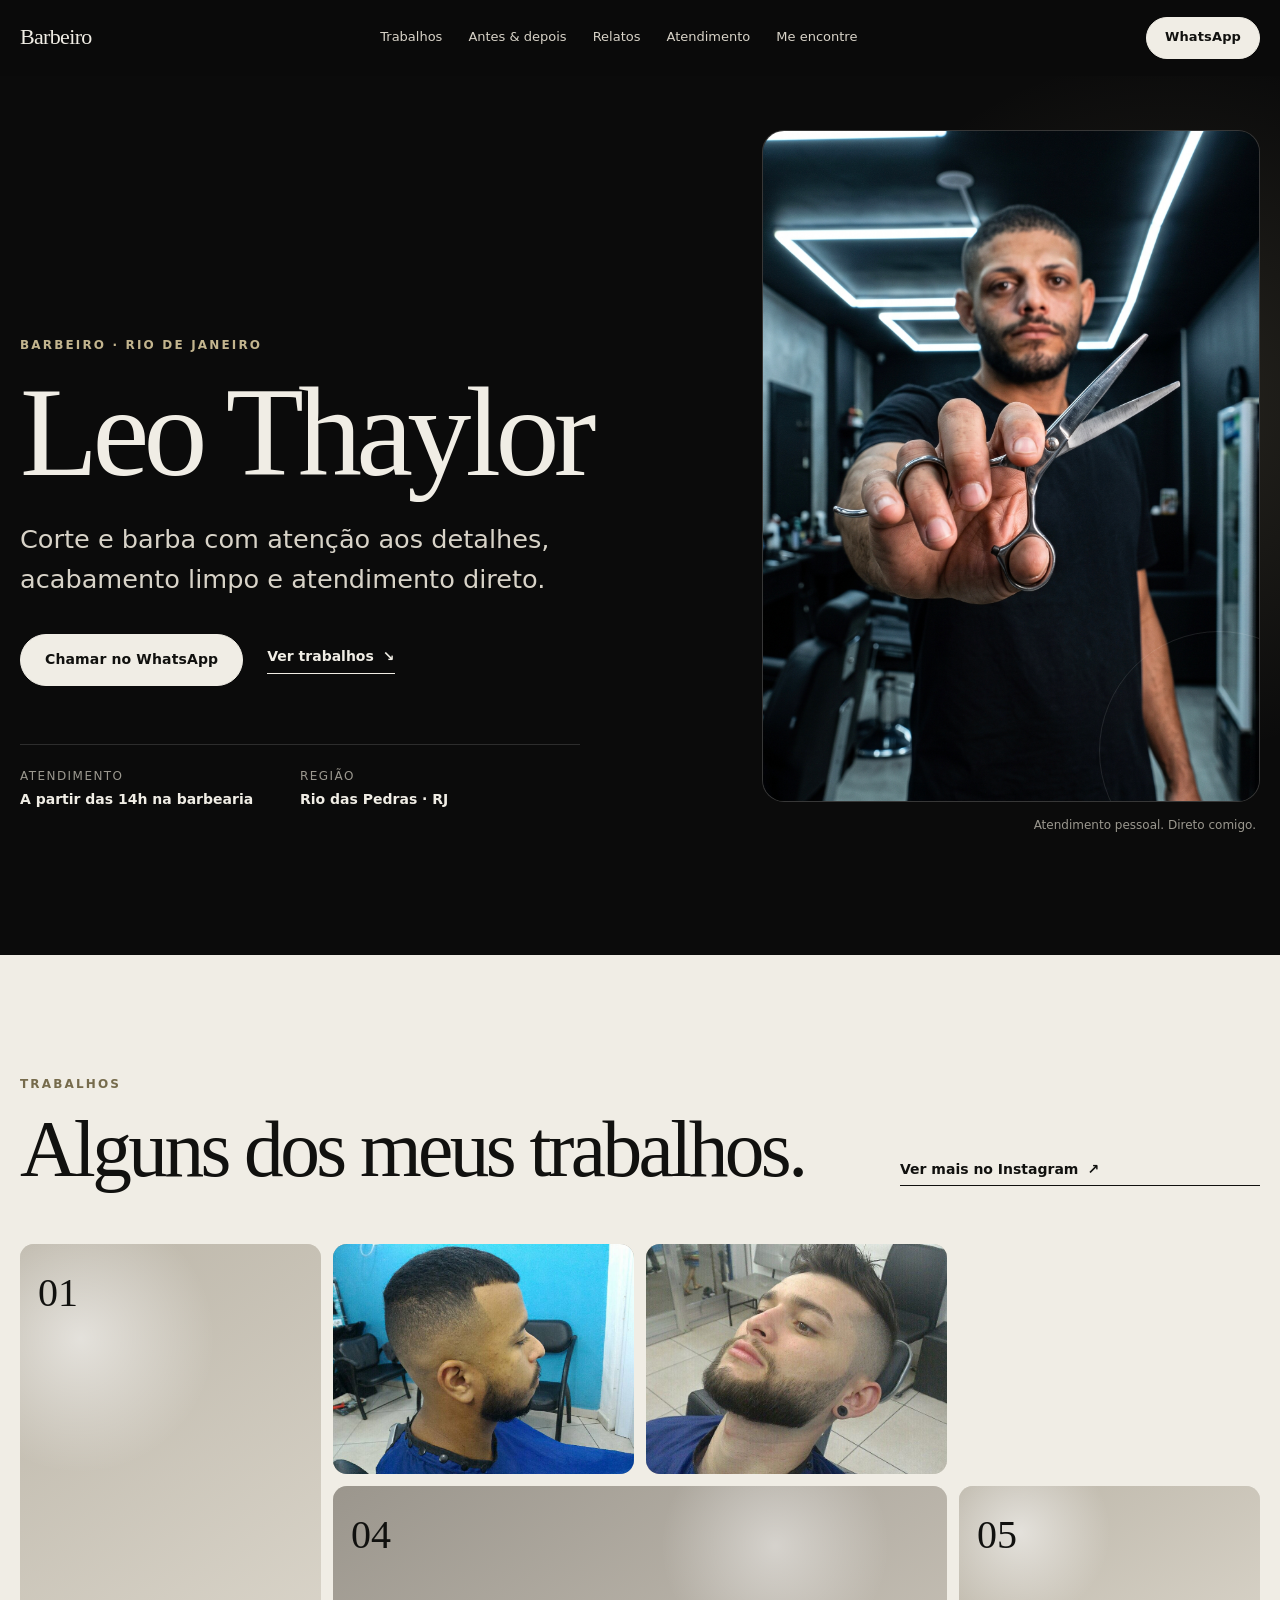
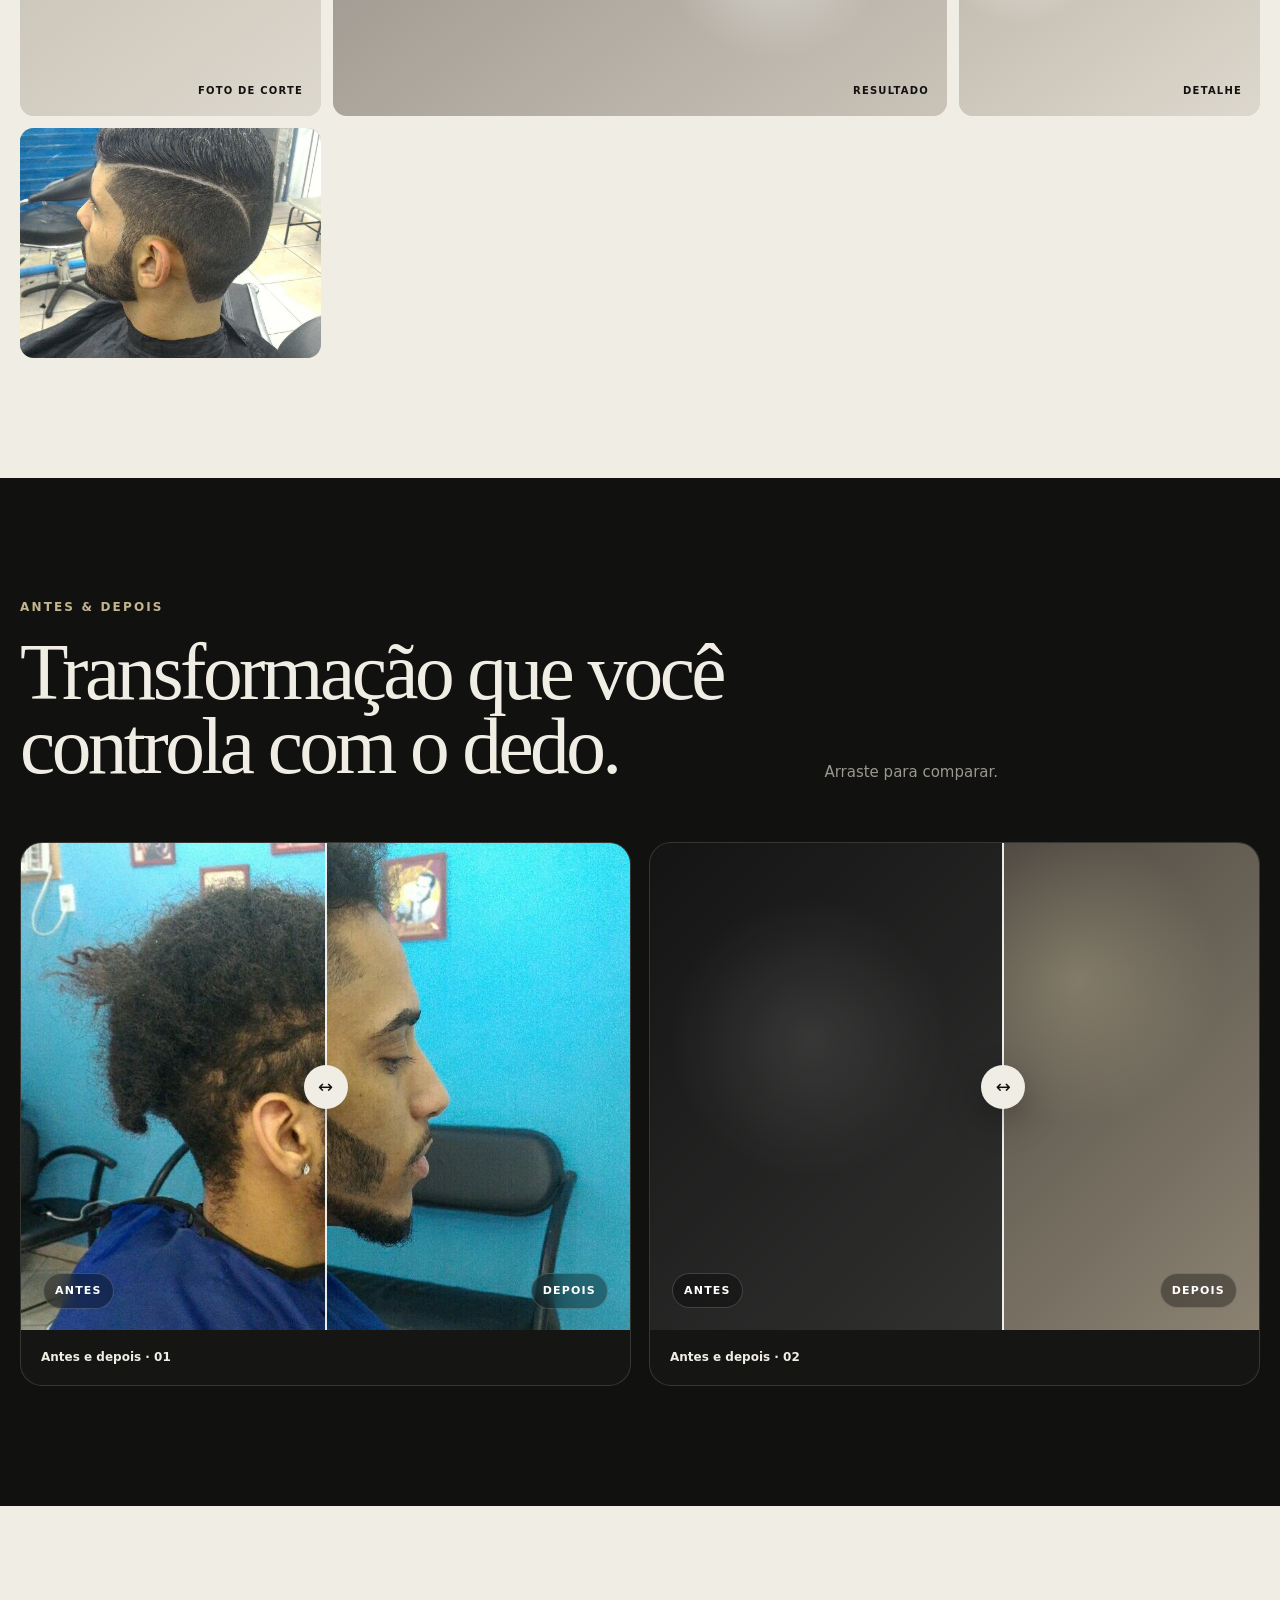
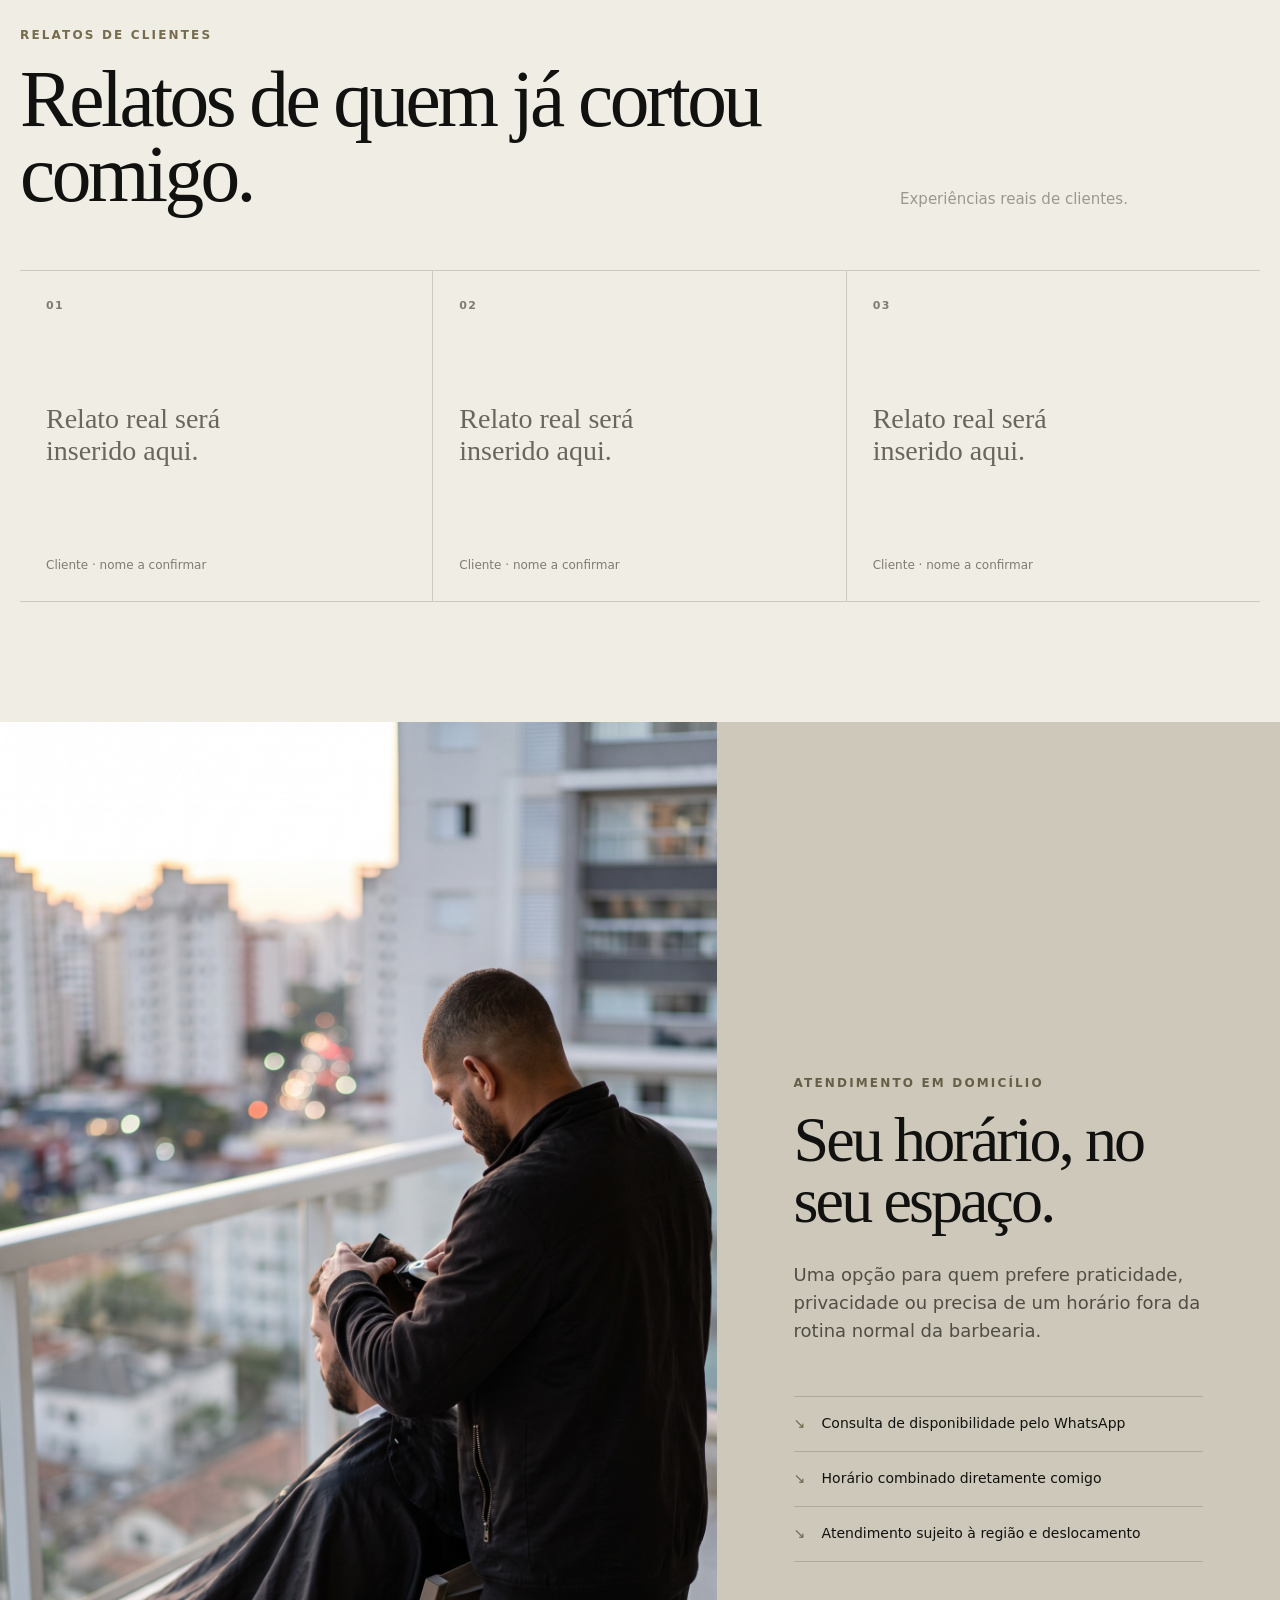
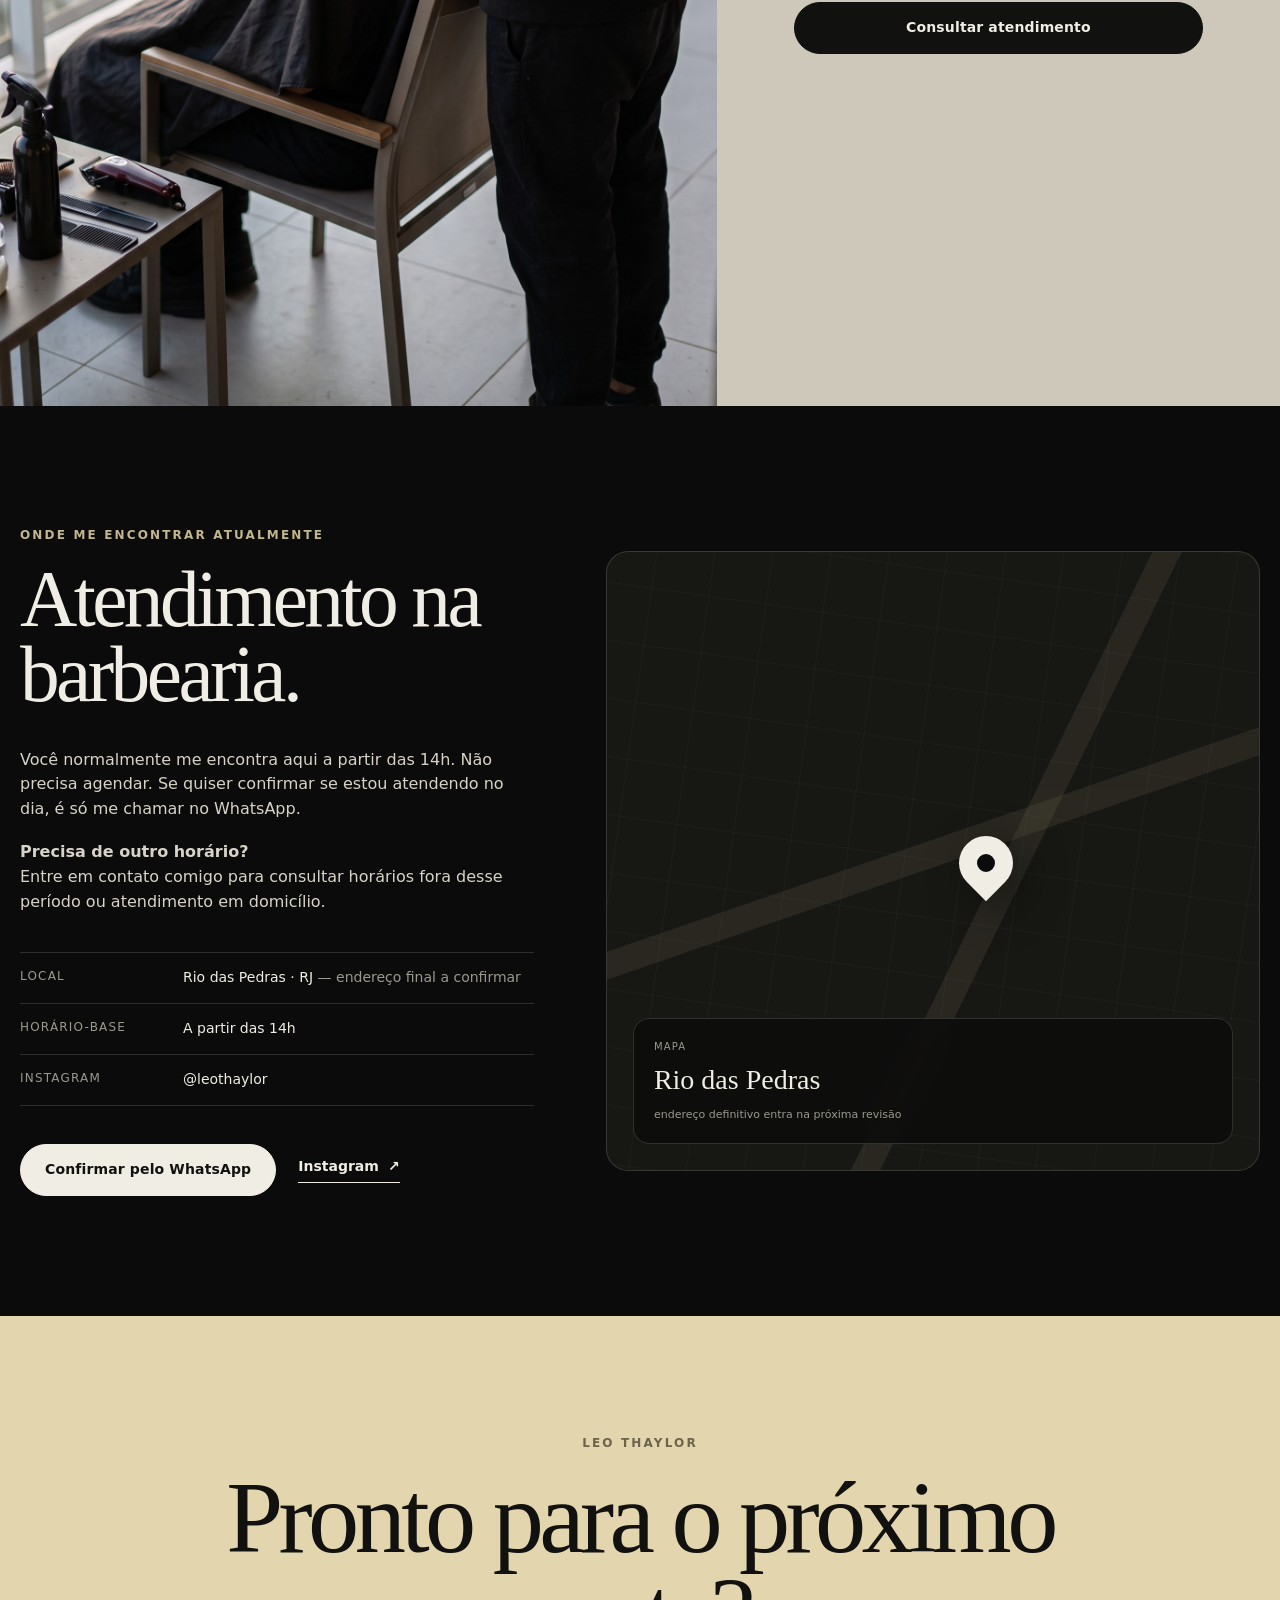
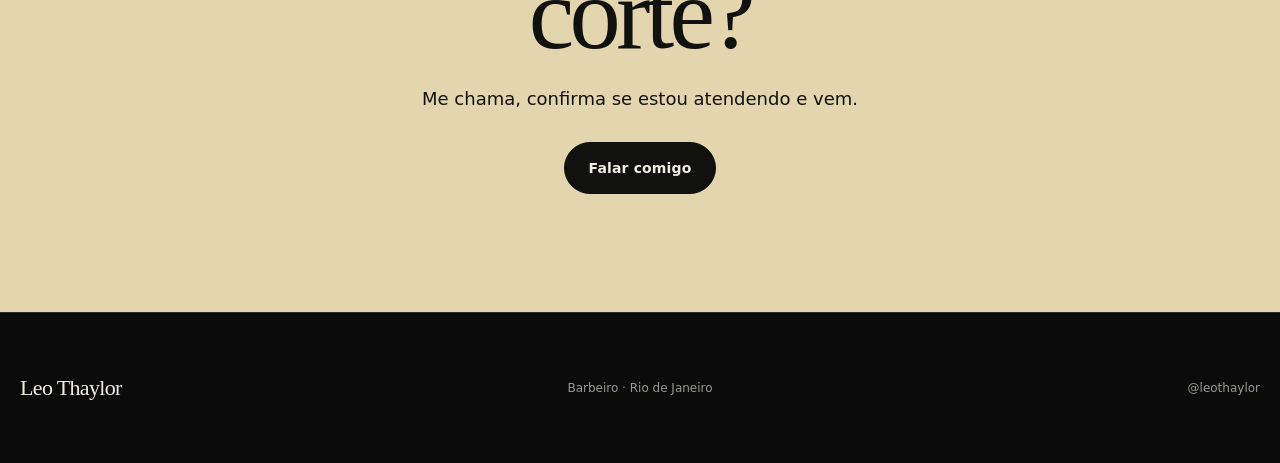
==== index.html @ 5e543560 "refine: simplify header brand and barbershop section title" ====
<!doctype html>
<html lang="pt-BR">
<head>
  <meta charset="utf-8">
  <meta name="viewport" content="width=device-width, initial-scale=1">
  <meta name="description" content="Leo Thaylor — cortes, barba e atendimento em Rio das Pedras, Rio de Janeiro.">
  <meta name="theme-color" content="#0b0b0b">
  <title>Leo Thaylor — Barbeiro</title>
  <link rel="stylesheet" href="styles.css">
  <script src="script.js" defer></script>
</head>
<body>
  <a class="skip-link" href="#conteudo">Pular para o conteúdo</a>

  <header class="site-header" data-header>
    <div class="shell header-inner">
      <a class="brand" href="#topo" aria-label="Barbeiro — início">Barbeiro</a>

      <button class="menu-toggle" type="button" aria-expanded="false" aria-controls="menu-principal" data-menu-toggle>
        <span></span><span></span>
        <span class="sr-only">Abrir menu</span>
      </button>

      <nav class="nav" id="menu-principal" aria-label="Navegação principal" data-nav>
        <a href="#trabalhos">Trabalhos</a>
        <a href="#transformacoes">Antes & depois</a>
        <a href="#relatos">Relatos</a>
        <a href="#atendimento">Atendimento</a>
        <a href="#contato">Me encontre</a>
      </nav>

      <a class="button button-small header-cta" href="#contato" data-whatsapp-link>WhatsApp</a>
    </div>
  </header>

  <main id="conteudo">
    <section class="hero section" id="topo">
      <div class="shell hero-grid">
        <div class="hero-copy" data-reveal>
          <p class="eyebrow">Barbeiro · Rio de Janeiro</p>
          <h1>Leo Thaylor</h1>
          <p class="hero-lead">Corte e barba com atenção aos detalhes, acabamento limpo e atendimento direto.</p>

          <div class="hero-actions">
            <a class="button" href="#contato" data-whatsapp-link>Chamar no WhatsApp</a>
            <a class="text-link" href="#trabalhos">Ver trabalhos <span aria-hidden="true">↘</span></a>
          </div>

          <div class="hero-meta" aria-label="Informações rápidas">
            <div>
              <span class="meta-label">Atendimento</span>
              <strong>A partir das 14h na barbearia</strong>
            </div>
            <div>
              <span class="meta-label">Região</span>
              <strong>Rio das Pedras · RJ</strong>
            </div>
          </div>
        </div>

        <div class="hero-visual" data-reveal>
          <div class="visual-frame asset-shell">
            <div class="visual-placeholder asset-placeholder" role="img" aria-label="Espaço reservado para foto principal de Leo Thaylor">
              <span>Foto principal</span>
              <small>assets/hero-leo.jpg</small>
            </div>
            <img class="asset-image" src="assets/hero-leo.jpg" alt="Leo Thaylor" data-site-asset>
          </div>
          <p class="visual-caption">Atendimento pessoal. Direto comigo.</p>
        </div>
      </div>
    </section>

    <section class="section section-portfolio" id="trabalhos">
      <div class="shell">
        <div class="section-heading" data-reveal>
          <div>
            <p class="eyebrow">Trabalhos</p>
            <h2>Alguns dos meus trabalhos.</h2>
          </div>
          <a class="text-link" href="https://www.instagram.com/leothaylor/" target="_blank" rel="noreferrer">Ver mais no Instagram <span aria-hidden="true">↗</span></a>
        </div>

        <div class="gallery-grid" data-reveal>
          <article class="work-card work-card-tall asset-shell">
            <div class="work-placeholder asset-placeholder"><span>01</span><small>Foto de corte</small></div>
            <img class="asset-image work-image" data-gallery-image tabindex="0" role="button" src="assets/portfolio-01.jpg" alt="Corte realizado por Leo Thaylor" loading="lazy" data-site-asset>
          </article>
          <article class="work-card asset-shell">
            <div class="work-placeholder asset-placeholder"><span>02</span><small>Foto de corte</small></div>
            <img class="asset-image work-image" data-gallery-image tabindex="0" role="button" src="assets/portfolio-02.jpg" alt="Corte realizado por Leo Thaylor" loading="lazy" data-site-asset>
          </article>
          <article class="work-card asset-shell">
            <div class="work-placeholder asset-placeholder"><span>03</span><small>Foto de barba</small></div>
            <img class="asset-image work-image" data-gallery-image tabindex="0" role="button" src="assets/portfolio-03.jpg" alt="Barba realizada por Leo Thaylor" loading="lazy" data-site-asset>
          </article>
          <article class="work-card work-card-wide asset-shell">
            <div class="work-placeholder asset-placeholder"><span>04</span><small>Resultado</small></div>
            <img class="asset-image work-image" data-gallery-image tabindex="0" role="button" src="assets/portfolio-04.jpg" alt="Resultado de atendimento de Leo Thaylor" loading="lazy" data-site-asset>
          </article>
          <article class="work-card asset-shell">
            <div class="work-placeholder asset-placeholder"><span>05</span><small>Detalhe</small></div>
            <img class="asset-image work-image" data-gallery-image tabindex="0" role="button" src="assets/portfolio-05.jpg" alt="Detalhe de corte realizado por Leo Thaylor" loading="lazy" data-site-asset>
          </article>
          <article class="work-card asset-shell">
            <div class="work-placeholder asset-placeholder"><span>06</span><small>Acabamento</small></div>
            <img class="asset-image work-image" data-gallery-image tabindex="0" role="button" src="assets/portfolio-06.jpg" alt="Acabamento realizado por Leo Thaylor" loading="lazy" data-site-asset>
          </article>
        </div>
      </div>
    </section>

    <section class="section section-compare" id="transformacoes">
      <div class="shell">
        <div class="section-heading narrow" data-reveal>
          <div>
            <p class="eyebrow">Antes & depois</p>
            <h2>Transformação que você controla com o dedo.</h2>
          </div>
          <p>Arraste para comparar.</p>
        </div>

        <div class="compare-grid">
          <article class="compare-card" data-compare data-reveal>
            <div class="compare-stage">
              <div class="compare-layer compare-after">
                <img class="asset-image compare-image" src="assets/before-after-01-after.jpg" alt="Resultado depois do atendimento — comparativo 01" loading="lazy" data-site-asset>
                <span>Depois</span>
              </div>
              <div class="compare-layer compare-before" data-before>
                <img class="asset-image compare-image" src="assets/before-after-01-before.jpg" alt="Resultado antes do atendimento — comparativo 01" loading="lazy" data-site-asset>
                <span>Antes</span>
              </div>
              <div class="compare-divider" data-divider aria-hidden="true"></div>
              <input class="compare-range" type="range" min="0" max="100" value="50" aria-label="Comparar antes e depois">
            </div>
            <div class="compare-caption">
              <strong>Antes e depois · 01</strong>
            </div>
          </article>

          <article class="compare-card" data-compare data-reveal>
            <div class="compare-stage">
              <div class="compare-layer compare-after alternate">
                <img class="asset-image compare-image" src="assets/before-after-02-after.jpg" alt="Resultado depois do atendimento — comparativo 02" loading="lazy" data-site-asset>
                <span>Depois</span>
              </div>
              <div class="compare-layer compare-before alternate" data-before>
                <img class="asset-image compare-image" src="assets/before-after-02-before.jpg" alt="Resultado antes do atendimento — comparativo 02" loading="lazy" data-site-asset>
                <span>Antes</span>
              </div>
              <div class="compare-divider" data-divider aria-hidden="true"></div>
              <input class="compare-range" type="range" min="0" max="100" value="58" aria-label="Comparar antes e depois">
            </div>
            <div class="compare-caption">
              <strong>Antes e depois · 02</strong>
            </div>
          </article>
        </div>
      </div>
    </section>

    <section class="section section-testimonials" id="relatos">
      <div class="shell">
        <div class="section-heading" data-reveal>
          <div>
            <p class="eyebrow">Relatos de clientes</p>
            <h2>Relatos de quem já cortou comigo.</h2>
          </div>
          <p>Experiências reais de clientes.</p>
        </div>

        <div class="testimonial-grid" data-reveal>
          <article class="testimonial-card">
            <span class="testimonial-index">01</span>
            <p class="testimonial-placeholder">Relato real será inserido aqui.</p>
            <footer>Cliente · nome a confirmar</footer>
          </article>
          <article class="testimonial-card">
            <span class="testimonial-index">02</span>
            <p class="testimonial-placeholder">Relato real será inserido aqui.</p>
            <footer>Cliente · nome a confirmar</footer>
          </article>
          <article class="testimonial-card">
            <span class="testimonial-index">03</span>
            <p class="testimonial-placeholder">Relato real será inserido aqui.</p>
            <footer>Cliente · nome a confirmar</footer>
          </article>
        </div>
      </div>
    </section>

    <section class="section section-house" id="atendimento">
      <div class="shell house-grid">
        <div class="house-visual asset-shell" data-reveal>
          <div class="house-placeholder asset-placeholder">
            <span>Atendimento em domicílio</span>
            <small>assets/atendimento-domicilio.jpg</small>
          </div>
          <img class="asset-image house-image" src="assets/atendimento-domicilio.jpg" alt="Atendimento em domicílio de Leo Thaylor" loading="lazy" data-site-asset>
        </div>

        <div class="house-copy" data-reveal>
          <p class="eyebrow">Atendimento em domicílio</p>
          <h2>Seu horário, no seu espaço.</h2>
          <p>Uma opção para quem prefere praticidade, privacidade ou precisa de um horário fora da rotina normal da barbearia.</p>

          <ul class="feature-list">
            <li>Consulta de disponibilidade pelo WhatsApp</li>
            <li>Horário combinado diretamente comigo</li>
            <li>Atendimento sujeito à região e deslocamento</li>
          </ul>

          <a class="button button-light" href="#contato" data-whatsapp-link>Consultar atendimento</a>
        </div>
      </div>
    </section>

    <section class="section section-location" id="contato">
      <div class="shell location-grid">
        <div class="location-copy" data-reveal>
          <p class="eyebrow">Onde me encontrar atualmente</p>
          <h2>Atendimento na barbearia.</h2>

          <div class="location-note">
            <p>Você normalmente me encontra aqui a partir das 14h. Não precisa agendar. Se quiser confirmar se estou atendendo no dia, é só me chamar no WhatsApp.</p>
            <p><strong>Precisa de outro horário?</strong><br>Entre em contato comigo para consultar horários fora desse período ou atendimento em domicílio.</p>
          </div>

          <dl class="contact-list">
            <div>
              <dt>Local</dt>
              <dd>Rio das Pedras · RJ <span class="muted">— endereço final a confirmar</span></dd>
            </div>
            <div>
              <dt>Horário-base</dt>
              <dd>A partir das 14h</dd>
            </div>
            <div>
              <dt>Instagram</dt>
              <dd><a href="https://www.instagram.com/leothaylor/" target="_blank" rel="noreferrer">@leothaylor</a></dd>
            </div>
          </dl>

          <div class="location-actions">
            <a class="button" href="#contato" data-whatsapp-link>Confirmar pelo WhatsApp</a>
            <a class="text-link" href="https://www.instagram.com/leothaylor/" target="_blank" rel="noreferrer">Instagram <span aria-hidden="true">↗</span></a>
          </div>
        </div>

        <div class="map-card" data-reveal aria-label="Área reservada para mapa da localização">
          <div class="map-grid" aria-hidden="true"></div>
          <div class="map-marker" aria-hidden="true"></div>
          <div class="map-copy">
            <span>Mapa</span>
            <strong>Rio das Pedras</strong>
            <small>endereço definitivo entra na próxima revisão</small>
          </div>
        </div>
      </div>
    </section>

    <section class="final-cta">
      <div class="shell final-cta-inner" data-reveal>
        <p class="eyebrow">Leo Thaylor</p>
        <h2>Pronto para o próximo corte?</h2>
        <p>Me chama, confirma se estou atendendo e vem.</p>
        <a class="button button-light" href="#contato" data-whatsapp-link>Falar comigo</a>
      </div>
    </section>
  </main>

  <div class="lightbox" data-lightbox aria-hidden="true" role="dialog" aria-modal="true" aria-label="Visualização ampliada do trabalho">
    <button class="lightbox-close" type="button" aria-label="Fechar imagem ampliada" data-lightbox-close>×</button>
    <img class="lightbox-image" alt="" data-lightbox-image>
  </div>

  <footer class="site-footer">
    <div class="shell footer-inner">
      <a class="brand" href="#topo">Leo Thaylor</a>
      <p>Barbeiro · Rio de Janeiro</p>
      <a href="https://www.instagram.com/leothaylor/" target="_blank" rel="noreferrer">@leothaylor</a>
    </div>
  </footer>
</body>
</html>
---- styles.css ----
:root {
  --bg: #0b0b0b;
  --bg-soft: #121212;
  --panel: #171717;
  --paper: #f0ede5;
  --paper-soft: #d8d3c8;
  --ink: #11110f;
  --line-dark: rgba(255,255,255,.14);
  --line-light: rgba(17,17,15,.16);
  --muted: #9b988f;
  --accent: #c3b58e;
  --accent-strong: #e3d6ae;
  --max: 1240px;
  --radius: 22px;
  --radius-sm: 14px;
  --header-h: 76px;
  --ease: cubic-bezier(.2,.7,.2,1);
}

*,
*::before,
*::after {
  box-sizing: border-box;
}

html {
  scroll-behavior: smooth;
  scroll-padding-top: calc(var(--header-h) + 22px);
}

body {
  margin: 0;
  min-width: 320px;
  background: var(--bg);
  color: var(--paper);
  font-family: Inter, ui-sans-serif, system-ui, -apple-system, BlinkMacSystemFont, "Segoe UI", sans-serif;
  font-size: 16px;
  line-height: 1.55;
  text-rendering: optimizeLegibility;
  -webkit-font-smoothing: antialiased;
}

body.menu-open {
  overflow: hidden;
}

a {
  color: inherit;
  text-decoration: none;
}

button,
input {
  font: inherit;
}

img {
  max-width: 100%;
  display: block;
}

.asset-shell {
  position: relative;
}

.asset-image {
  position: absolute;
  inset: 0;
  width: 100%;
  height: 100%;
  object-fit: cover;
  opacity: 0;
  transition: opacity .35s ease, transform .5s var(--ease), filter .5s var(--ease);
}

.asset-image.is-loaded {
  opacity: 1;
}

::selection {
  background: var(--accent-strong);
  color: var(--ink);
}

.sr-only {
  position: absolute;
  width: 1px;
  height: 1px;
  padding: 0;
  margin: -1px;
  overflow: hidden;
  clip: rect(0,0,0,0);
  white-space: nowrap;
  border: 0;
}

.skip-link {
  position: fixed;
  left: 16px;
  top: 12px;
  z-index: 1000;
  transform: translateY(-180%);
  background: var(--paper);
  color: var(--ink);
  padding: 10px 14px;
  border-radius: 999px;
}

.skip-link:focus {
  transform: none;
}

.shell {
  width: min(calc(100% - 40px), var(--max));
  margin-inline: auto;
}

.section {
  position: relative;
  padding: 120px 0;
}

.eyebrow {
  margin: 0 0 18px;
  font-size: 12px;
  font-weight: 800;
  letter-spacing: .18em;
  text-transform: uppercase;
  color: var(--accent);
}

h1,
h2,
h3,
p {
  margin-top: 0;
}

h1,
h2 {
  font-family: Georgia, "Times New Roman", serif;
  font-weight: 400;
  letter-spacing: -.045em;
  line-height: .94;
}

h1 {
  margin-bottom: 28px;
  font-size: clamp(64px, 10vw, 148px);
}

h2 {
  margin-bottom: 0;
  font-size: clamp(48px, 6.2vw, 92px);
}

.button {
  display: inline-flex;
  min-height: 52px;
  align-items: center;
  justify-content: center;
  padding: 0 24px;
  border: 1px solid var(--paper);
  border-radius: 999px;
  background: var(--paper);
  color: var(--ink);
  font-size: 14px;
  font-weight: 800;
  letter-spacing: .01em;
  transition: transform .28s var(--ease), background .28s var(--ease), color .28s var(--ease);
}

.button:hover {
  transform: translateY(-2px);
  background: transparent;
  color: var(--paper);
}

.button-small {
  min-height: 42px;
  padding-inline: 18px;
  font-size: 13px;
}

.button-light {
  border-color: var(--ink);
  background: var(--ink);
  color: var(--paper);
}

.button-light:hover {
  background: transparent;
  color: var(--ink);
}

.text-link {
  display: inline-flex;
  align-items: center;
  gap: 9px;
  padding-bottom: 5px;
  border-bottom: 1px solid currentColor;
  font-size: 14px;
  font-weight: 700;
}

.text-link span {
  transition: transform .25s var(--ease);
}

.text-link:hover span {
  transform: translate(3px, 3px);
}

.site-header {
  position: fixed;
  inset: 0 0 auto;
  z-index: 100;
  height: var(--header-h);
  background: rgba(11,11,11,.76);
  border-bottom: 1px solid transparent;
  backdrop-filter: blur(18px);
  transition: border-color .25s ease, background .25s ease;
}

.site-header.is-scrolled {
  border-bottom-color: var(--line-dark);
  background: rgba(11,11,11,.93);
}

.header-inner {
  height: 100%;
  display: grid;
  grid-template-columns: auto 1fr auto;
  align-items: center;
  gap: 36px;
}

.brand {
  font-family: Georgia, "Times New Roman", serif;
  font-size: 22px;
  letter-spacing: -.03em;
  white-space: nowrap;
}

.nav {
  display: flex;
  justify-content: center;
  gap: 26px;
  font-size: 13px;
  color: var(--paper-soft);
}

.nav a {
  position: relative;
  padding: 8px 0;
}

.nav a::after {
  content: "";
  position: absolute;
  inset: auto 0 2px;
  height: 1px;
  background: currentColor;
  transform: scaleX(0);
  transform-origin: right;
  transition: transform .24s var(--ease);
}

.nav a:hover::after {
  transform: scaleX(1);
  transform-origin: left;
}

.menu-toggle {
  display: none;
}

.hero {
  min-height: 100svh;
  padding-top: calc(var(--header-h) + 54px);
  display: flex;
  align-items: center;
  overflow: hidden;
}

.hero::before {
  content: "";
  position: absolute;
  width: 58vw;
  height: 58vw;
  max-width: 900px;
  max-height: 900px;
  right: -20vw;
  top: 4vh;
  border-radius: 50%;
  background: radial-gradient(circle, rgba(195,181,142,.15), transparent 67%);
  pointer-events: none;
}

.hero-grid {
  display: grid;
  grid-template-columns: minmax(0, 1.15fr) minmax(340px, .85fr);
  align-items: end;
  gap: 68px;
}

.hero-copy {
  position: relative;
  z-index: 1;
  padding-bottom: 24px;
}

.hero-lead {
  max-width: 620px;
  margin-bottom: 34px;
  font-size: clamp(19px, 2vw, 27px);
  color: var(--paper-soft);
}

.hero-actions {
  display: flex;
  align-items: center;
  gap: 24px;
  flex-wrap: wrap;
}

.hero-meta {
  display: grid;
  grid-template-columns: repeat(2, minmax(0, 1fr));
  max-width: 560px;
  margin-top: 58px;
  padding-top: 22px;
  border-top: 1px solid var(--line-dark);
}

.hero-meta > div {
  display: grid;
  gap: 4px;
}

.meta-label {
  color: var(--muted);
  font-size: 12px;
  text-transform: uppercase;
  letter-spacing: .12em;
}

.hero-meta strong {
  font-size: 14px;
}

.hero-visual {
  align-self: stretch;
  min-height: 650px;
  display: flex;
  flex-direction: column;
  justify-content: end;
}

.visual-frame {
  position: relative;
  aspect-ratio: 4 / 5.4;
  overflow: hidden;
  border-radius: var(--radius);
  border: 1px solid var(--line-dark);
  background: #161616;
}

.visual-frame::before,
.visual-frame::after {
  content: "";
  position: absolute;
  pointer-events: none;
}

.visual-frame::before {
  inset: 18px;
  border: 1px solid rgba(255,255,255,.09);
  border-radius: calc(var(--radius) - 8px);
}

.visual-frame::after {
  width: 240px;
  height: 240px;
  right: -80px;
  bottom: -70px;
  border-radius: 50%;
  border: 1px solid rgba(255,255,255,.1);
}

.visual-placeholder {
  position: absolute;
  inset: 0;
  display: grid;
  place-content: center;
  text-align: center;
  gap: 6px;
  background:
    linear-gradient(145deg, rgba(195,181,142,.06), transparent 50%),
    repeating-linear-gradient(135deg, transparent 0 23px, rgba(255,255,255,.022) 23px 24px);
  color: var(--paper-soft);
}

.visual-placeholder span {
  font-family: Georgia, "Times New Roman", serif;
  font-size: 34px;
}

.visual-placeholder small,
.house-placeholder small {
  color: var(--muted);
  text-transform: uppercase;
  letter-spacing: .12em;
  font-size: 10px;
}

.visual-caption {
  margin: 14px 4px 0;
  color: var(--muted);
  font-size: 12px;
  text-align: right;
}

.section-heading {
  display: grid;
  grid-template-columns: minmax(0, 1fr) minmax(230px, 360px);
  align-items: end;
  gap: 52px;
  margin-bottom: 58px;
}

.section-heading > p {
  margin: 0;
  color: var(--muted);
  font-size: 15px;
}

.section-heading.narrow {
  grid-template-columns: minmax(0, .95fr) minmax(260px, .55fr);
}

.section-portfolio {
  background: var(--paper);
  color: var(--ink);
}

.section-portfolio .eyebrow {
  color: #766b4c;
}

.gallery-grid {
  display: grid;
  grid-template-columns: repeat(4, 1fr);
  grid-auto-rows: 230px;
  gap: 12px;
}

.work-card {
  position: relative;
  overflow: hidden;
  border-radius: var(--radius-sm);
  background: #d4d0c6;
}

.work-card-tall {
  grid-row: span 2;
}

.work-card-wide {
  grid-column: span 2;
}

.work-placeholder {
  position: absolute;
  inset: 0;
  display: flex;
  flex-direction: column;
  justify-content: space-between;
  padding: 18px;
  background:
    radial-gradient(circle at 20% 20%, rgba(255,255,255,.55), transparent 30%),
    linear-gradient(145deg, #bcb6a9, #ddd8cd);
  transition: transform .5s var(--ease), filter .5s var(--ease);
}

.work-card:nth-child(even) .work-placeholder {
  background:
    radial-gradient(circle at 72% 26%, rgba(255,255,255,.44), transparent 24%),
    linear-gradient(145deg, #9b968d, #c9c3b8);
}

.work-card:hover .work-placeholder,
.work-card:hover .work-image {
  transform: scale(1.035);
  filter: brightness(.92);
}

.work-image.is-loaded {
  cursor: zoom-in;
}

.work-image:focus-visible {
  outline: 3px solid var(--ink);
  outline-offset: -5px;
}

.work-placeholder span {
  font-family: Georgia, "Times New Roman", serif;
  font-size: 40px;
}

.work-placeholder small {
  align-self: end;
  text-transform: uppercase;
  letter-spacing: .12em;
  font-weight: 800;
  font-size: 10px;
}

.section-compare {
  background: #11110f;
}

.compare-grid {
  display: grid;
  grid-template-columns: repeat(2, minmax(0, 1fr));
  gap: 18px;
}

.compare-card {
  border: 1px solid var(--line-dark);
  border-radius: var(--radius);
  overflow: hidden;
  background: #151513;
}

.compare-stage {
  --split: 50%;
  position: relative;
  aspect-ratio: 4 / 3.2;
  overflow: hidden;
  background: #2b2a26;
  isolation: isolate;
}

.compare-layer {
  position: absolute;
  inset: 0;
  display: flex;
  align-items: flex-end;
  padding: 22px;
  overflow: hidden;
}

.compare-image {
  z-index: 0;
}

.compare-layer span {
  position: relative;
  z-index: 2;
  padding: 8px 11px;
  border: 1px solid rgba(255,255,255,.18);
  border-radius: 999px;
  background: rgba(0,0,0,.34);
  color: white;
  font-size: 11px;
  font-weight: 800;
  letter-spacing: .11em;
  text-transform: uppercase;
  backdrop-filter: blur(8px);
}

.compare-after {
  justify-content: flex-end;
  background:
    radial-gradient(circle at 72% 34%, rgba(227,214,174,.35), transparent 30%),
    linear-gradient(135deg, #2a2925, #777064);
}

.compare-before {
  z-index: 2;
  clip-path: inset(0 calc(100% - var(--split)) 0 0);
  background:
    radial-gradient(circle at 24% 34%, rgba(255,255,255,.11), transparent 28%),
    linear-gradient(135deg, #151515, #464440);
}

.compare-after.alternate {
  background:
    radial-gradient(circle at 70% 28%, rgba(227,214,174,.26), transparent 26%),
    linear-gradient(135deg, #34322d, #8b8272);
}

.compare-before.alternate {
  background:
    radial-gradient(circle at 26% 40%, rgba(255,255,255,.1), transparent 26%),
    linear-gradient(135deg, #141414, #3a3a39);
}

.compare-divider {
  position: absolute;
  z-index: 3;
  top: 0;
  bottom: 0;
  left: var(--split);
  width: 2px;
  background: rgba(255,255,255,.9);
  transform: translateX(-1px);
  pointer-events: none;
}

.compare-divider::before {
  content: "↔";
  position: absolute;
  left: 50%;
  top: 50%;
  width: 44px;
  height: 44px;
  display: grid;
  place-items: center;
  border-radius: 50%;
  background: var(--paper);
  color: var(--ink);
  transform: translate(-50%,-50%);
  font-size: 18px;
  box-shadow: 0 12px 35px rgba(0,0,0,.28);
}

.compare-range {
  position: absolute;
  z-index: 4;
  inset: 0;
  width: 100%;
  height: 100%;
  opacity: 0;
  cursor: ew-resize;
}

.compare-caption {
  display: flex;
  justify-content: space-between;
  gap: 18px;
  padding: 18px 20px;
  font-size: 12px;
}

.compare-caption span {
  color: var(--muted);
}

.section-testimonials {
  background: var(--paper);
  color: var(--ink);
}

.section-testimonials .eyebrow {
  color: #766b4c;
}

.testimonial-grid {
  display: grid;
  grid-template-columns: repeat(3, 1fr);
  border-top: 1px solid var(--line-light);
  border-bottom: 1px solid var(--line-light);
}

.testimonial-card {
  min-height: 330px;
  padding: 26px;
  display: flex;
  flex-direction: column;
  border-right: 1px solid var(--line-light);
}

.testimonial-card:last-child {
  border-right: 0;
}

.testimonial-index {
  font-size: 11px;
  font-weight: 800;
  letter-spacing: .12em;
  color: #807b70;
}

.testimonial-placeholder {
  margin: auto 0;
  max-width: 270px;
  font-family: Georgia, "Times New Roman", serif;
  font-size: 28px;
  line-height: 1.12;
  color: #6a665d;
}

.testimonial-card footer {
  font-size: 12px;
  color: #817c72;
}

.section-house {
  padding: 0;
  background: #cec8bb;
  color: var(--ink);
}

.house-grid {
  width: 100%;
  max-width: none;
  display: grid;
  grid-template-columns: 1.12fr .88fr;
}

.house-visual {
  min-height: 0;
  aspect-ratio: 1143 / 2048;
  overflow: hidden;
  background: #a9a294;
}

.house-placeholder {
  position: relative;
  z-index: 1;
  height: 100%;
  min-height: inherit;
  display: grid;
  align-content: end;
  gap: 4px;
  padding: 48px;
  background:
    radial-gradient(circle at 62% 30%, rgba(255,255,255,.28), transparent 25%),
    linear-gradient(145deg, #8f897f, #bbb4a8 52%, #958e83);
}

.house-image {
  z-index: 2;
}

.house-placeholder span {
  max-width: 420px;
  font-family: Georgia, "Times New Roman", serif;
  font-size: clamp(40px, 4.3vw, 74px);
  line-height: .95;
  letter-spacing: -.04em;
}

.house-copy {
  padding: 84px clamp(34px, 6vw, 94px);
  display: flex;
  flex-direction: column;
  justify-content: center;
}

.house-copy .eyebrow {
  color: #665e46;
}

.house-copy h2 {
  margin-bottom: 30px;
  font-size: clamp(50px, 5vw, 84px);
}

.house-copy > p:not(.eyebrow) {
  max-width: 560px;
  font-size: 18px;
  color: #514d45;
}

.feature-list {
  list-style: none;
  margin: 34px 0 40px;
  padding: 0;
  border-top: 1px solid var(--line-light);
}

.feature-list li {
  position: relative;
  padding: 16px 0 16px 28px;
  border-bottom: 1px solid var(--line-light);
  font-size: 14px;
}

.feature-list li::before {
  content: "↘";
  position: absolute;
  left: 0;
  color: #6f664d;
}

.section-location {
  background: var(--bg);
}

.location-grid {
  display: grid;
  grid-template-columns: minmax(0, .88fr) minmax(420px, 1.12fr);
  gap: 72px;
  align-items: center;
}

.location-copy h2 {
  max-width: 720px;
  margin-bottom: 36px;
}

.location-note {
  max-width: 630px;
  color: var(--paper-soft);
}

.location-note p + p {
  margin-top: 18px;
}

.contact-list {
  margin: 38px 0;
  border-top: 1px solid var(--line-dark);
}

.contact-list > div {
  display: grid;
  grid-template-columns: 145px 1fr;
  gap: 18px;
  padding: 14px 0;
  border-bottom: 1px solid var(--line-dark);
}

.contact-list dt {
  color: var(--muted);
  font-size: 12px;
  text-transform: uppercase;
  letter-spacing: .1em;
}

.contact-list dd {
  margin: 0;
  font-size: 14px;
}

.muted {
  color: var(--muted);
}

.location-actions {
  display: flex;
  align-items: center;
  gap: 22px;
  flex-wrap: wrap;
}

.map-card {
  position: relative;
  min-height: 620px;
  overflow: hidden;
  border: 1px solid var(--line-dark);
  border-radius: var(--radius);
  background: #171714;
}

.map-grid {
  position: absolute;
  inset: -20%;
  opacity: .52;
  background-image:
    linear-gradient(rgba(255,255,255,.06) 1px, transparent 1px),
    linear-gradient(90deg, rgba(255,255,255,.06) 1px, transparent 1px);
  background-size: 48px 48px;
  transform: rotate(8deg) scale(1.2);
}

.map-grid::before,
.map-grid::after {
  content: "";
  position: absolute;
  background: rgba(195,181,142,.2);
  border-radius: 999px;
}

.map-grid::before {
  width: 120%;
  height: 22px;
  left: -10%;
  top: 48%;
  transform: rotate(-27deg);
}

.map-grid::after {
  width: 22px;
  height: 120%;
  left: 56%;
  top: -10%;
  transform: rotate(18deg);
}

.map-marker {
  position: absolute;
  left: 54%;
  top: 46%;
  width: 54px;
  height: 54px;
  border-radius: 50% 50% 50% 0;
  background: var(--paper);
  transform: rotate(-45deg);
  box-shadow: 0 16px 45px rgba(0,0,0,.45);
}

.map-marker::after {
  content: "";
  position: absolute;
  width: 18px;
  height: 18px;
  left: 18px;
  top: 18px;
  border-radius: 50%;
  background: var(--bg);
}

.map-copy {
  position: absolute;
  left: 26px;
  right: 26px;
  bottom: 26px;
  padding: 20px;
  border: 1px solid var(--line-dark);
  border-radius: 16px;
  background: rgba(11,11,11,.82);
  backdrop-filter: blur(16px);
}

.map-copy span,
.map-copy small {
  display: block;
  color: var(--muted);
}

.map-copy span {
  margin-bottom: 4px;
  text-transform: uppercase;
  letter-spacing: .12em;
  font-size: 10px;
}

.map-copy strong {
  display: block;
  margin-bottom: 4px;
  font-family: Georgia, "Times New Roman", serif;
  font-size: 28px;
  font-weight: 400;
}

.map-copy small {
  font-size: 11px;
}

.final-cta {
  padding: 118px 0;
  background: var(--accent-strong);
  color: var(--ink);
}

.final-cta-inner {
  text-align: center;
}

.final-cta .eyebrow {
  color: #6d644b;
}

.final-cta h2 {
  max-width: 940px;
  margin: 0 auto 22px;
  font-size: clamp(58px, 8vw, 118px);
}

.final-cta p:not(.eyebrow) {
  margin-bottom: 30px;
  font-size: 18px;
}

.site-footer {
  background: var(--bg);
  border-top: 1px solid var(--line-dark);
}

.footer-inner {
  min-height: 150px;
  display: grid;
  grid-template-columns: 1fr auto 1fr;
  align-items: center;
  gap: 24px;
}

.footer-inner p,
.footer-inner > a:last-child {
  margin: 0;
  color: var(--muted);
  font-size: 12px;
}

.footer-inner > a:last-child {
  justify-self: end;
}

[data-reveal] {
  opacity: 0;
  transform: translateY(22px);
  transition: opacity .72s var(--ease), transform .72s var(--ease);
}

[data-reveal].is-visible {
  opacity: 1;
  transform: none;
}

@media (prefers-reduced-motion: reduce) {
  html {
    scroll-behavior: auto;
  }

  *,
  *::before,
  *::after {
    animation-duration: .01ms !important;
    animation-iteration-count: 1 !important;
    transition-duration: .01ms !important;
  }

  [data-reveal] {
    opacity: 1;
    transform: none;
  }
}

@media (max-width: 1020px) {
  .section {
    padding: 96px 0;
  }

  .header-inner {
    grid-template-columns: auto 1fr auto;
  }

  .nav {
    gap: 18px;
  }

  .nav a:nth-child(2),
  .nav a:nth-child(4) {
    display: none;
  }

  .hero-grid {
    grid-template-columns: 1fr .82fr;
    gap: 36px;
  }

  .hero-visual {
    min-height: 520px;
  }

  .gallery-grid {
    grid-template-columns: repeat(3, 1fr);
  }

  .work-card-wide {
    grid-column: span 1;
  }

  .house-grid {
    grid-template-columns: 1fr 1fr;
  }

  .location-grid {
    grid-template-columns: 1fr 1fr;
    gap: 42px;
  }
}

@media (max-width: 760px) {
  :root {
    --header-h: 68px;
  }

  .shell {
    width: min(calc(100% - 28px), var(--max));
  }

  .section {
    padding: 78px 0;
  }

  h1 {
    font-size: clamp(68px, 21vw, 112px);
  }

  h2 {
    font-size: clamp(48px, 15vw, 74px);
  }

  .header-inner {
    grid-template-columns: auto 1fr auto;
  }

  .header-cta {
    display: none;
  }

  .menu-toggle {
    grid-column: 3;
    justify-self: end;
    width: 46px;
    height: 42px;
    padding: 0;
    border: 0;
    background: transparent;
    display: grid;
    align-content: center;
    gap: 7px;
    cursor: pointer;
  }

  .menu-toggle span:not(.sr-only) {
    width: 24px;
    height: 1px;
    justify-self: end;
    background: var(--paper);
    transition: transform .24s var(--ease);
  }

  .menu-toggle[aria-expanded="true"] span:first-child {
    transform: translateY(4px) rotate(45deg);
  }

  .menu-toggle[aria-expanded="true"] span:nth-child(2) {
    transform: translateY(-4px) rotate(-45deg);
  }

  .nav {
    position: fixed;
    inset: var(--header-h) 0 auto;
    min-height: calc(100svh - var(--header-h));
    padding: 54px 24px;
    display: flex;
    flex-direction: column;
    justify-content: flex-start;
    gap: 4px;
    background: rgba(11,11,11,.98);
    opacity: 0;
    pointer-events: none;
    transform: translateY(-14px);
    transition: opacity .24s ease, transform .24s ease;
  }

  .nav.is-open {
    opacity: 1;
    pointer-events: auto;
    transform: none;
  }

  .nav a,
  .nav a:nth-child(2),
  .nav a:nth-child(4) {
    display: block;
    padding: 12px 0;
    font-family: Georgia, "Times New Roman", serif;
    font-size: 36px;
  }

  .hero {
    min-height: auto;
    padding-top: calc(var(--header-h) + 54px);
    padding-bottom: 70px;
  }

  .hero-grid {
    grid-template-columns: 1fr;
    gap: 46px;
  }

  .hero-copy {
    padding-bottom: 0;
  }

  .hero-lead {
    font-size: 20px;
  }

  .hero-meta {
    margin-top: 42px;
  }

  .hero-visual {
    min-height: auto;
  }

  .visual-frame {
    aspect-ratio: 4 / 5;
  }

  .section-heading,
  .section-heading.narrow {
    grid-template-columns: 1fr;
    gap: 24px;
    margin-bottom: 42px;
  }

  .gallery-grid {
    grid-template-columns: repeat(2, 1fr);
    grid-auto-rows: 200px;
    gap: 8px;
  }

  .work-card-tall {
    grid-row: span 2;
  }

  .compare-grid {
    grid-template-columns: 1fr;
  }

  .compare-stage {
    aspect-ratio: 4 / 4.2;
  }

  .testimonial-grid {
    grid-template-columns: 1fr;
  }

  .testimonial-card {
    min-height: 250px;
    border-right: 0;
    border-bottom: 1px solid var(--line-light);
  }

  .testimonial-card:last-child {
    border-bottom: 0;
  }

  .testimonial-placeholder {
    max-width: none;
    font-size: 25px;
  }

  .house-grid {
    grid-template-columns: 1fr;
  }

  .house-visual {
    min-height: 0;
    aspect-ratio: 1143 / 2048;
  }

  .house-copy {
    padding: 66px 22px 76px;
  }

  .location-grid {
    grid-template-columns: 1fr;
    gap: 48px;
  }

  .map-card {
    min-height: 480px;
  }

  .contact-list > div {
    grid-template-columns: 112px 1fr;
  }

  .footer-inner {
    padding: 34px 0;
    min-height: 0;
    grid-template-columns: 1fr;
    justify-items: start;
    gap: 6px;
  }

  .footer-inner > a:last-child {
    justify-self: start;
  }
}

@media (max-width: 460px) {
  .hero-actions,
  .location-actions {
    align-items: stretch;
    flex-direction: column;
  }

  .button {
    width: 100%;
  }

  .hero-meta {
    grid-template-columns: 1fr;
    gap: 18px;
  }

  .gallery-grid {
    grid-template-columns: 1fr;
    grid-auto-rows: 290px;
  }

  .work-card-tall,
  .work-card-wide {
    grid-row: span 1;
    grid-column: span 1;
  }

  .compare-caption {
    flex-direction: column;
    gap: 2px;
  }

  .contact-list > div {
    grid-template-columns: 1fr;
    gap: 4px;
  }
}


.lightbox {
  position: fixed;
  inset: 0;
  z-index: 1000;
  display: grid;
  place-items: center;
  padding: 28px;
  background: rgba(0,0,0,.9);
  opacity: 0;
  visibility: hidden;
  pointer-events: none;
  transition: opacity .22s ease, visibility .22s ease;
  backdrop-filter: blur(10px);
}

.lightbox.is-open {
  opacity: 1;
  visibility: visible;
  pointer-events: auto;
}

.lightbox-image {
  max-width: min(94vw, 1400px);
  max-height: 90vh;
  width: auto;
  height: auto;
  object-fit: contain;
  border-radius: 14px;
  box-shadow: 0 24px 80px rgba(0,0,0,.5);
}

.lightbox-close {
  position: absolute;
  top: 18px;
  right: 22px;
  width: 46px;
  height: 46px;
  border: 1px solid rgba(255,255,255,.24);
  border-radius: 50%;
  background: rgba(15,15,15,.72);
  color: #fff;
  font-size: 30px;
  line-height: 1;
  cursor: pointer;
  backdrop-filter: blur(10px);
}

.lightbox-close:hover {
  background: #fff;
  color: #111;
}

body.lightbox-open {
  overflow: hidden;
}

@media (max-width: 760px) {
  .lightbox {
    padding: 14px;
  }

  .lightbox-image {
    max-width: 96vw;
    max-height: 86vh;
    border-radius: 10px;
  }

  .lightbox-close {
    top: 12px;
    right: 12px;
  }
}
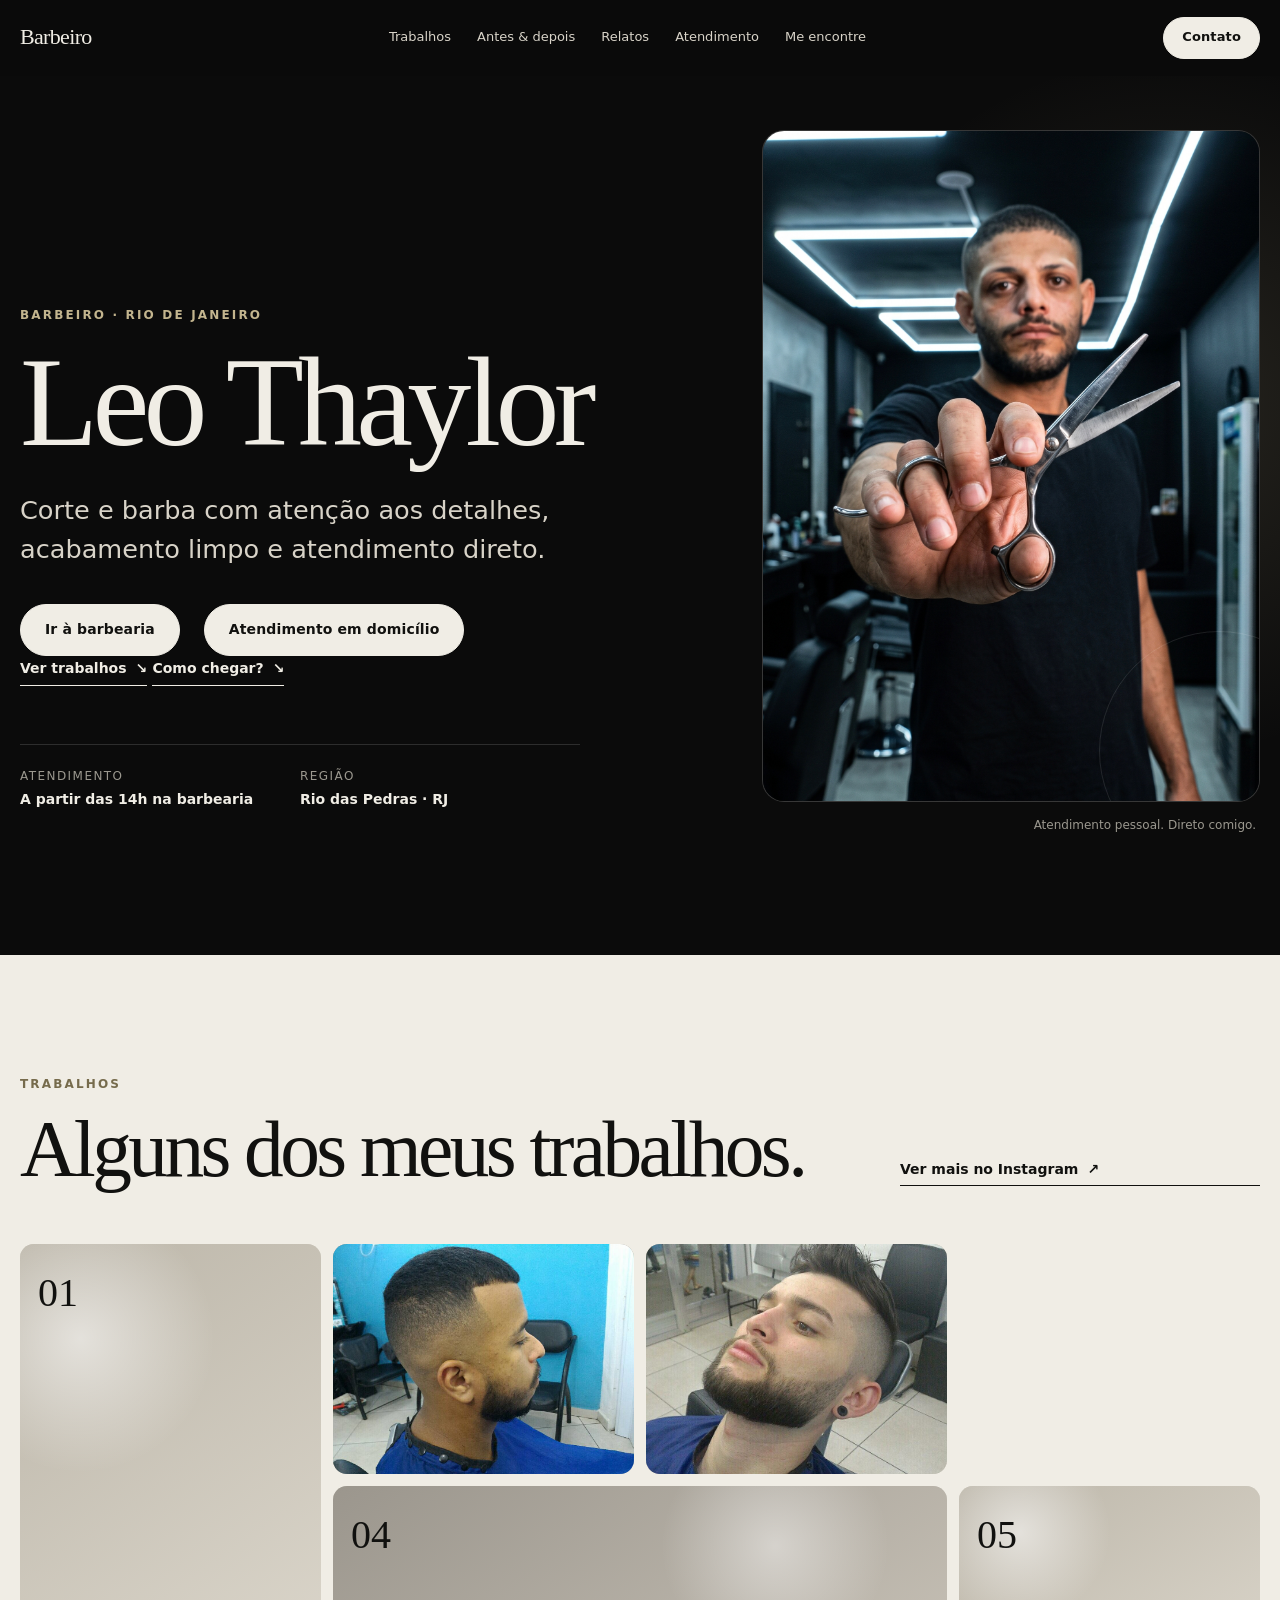
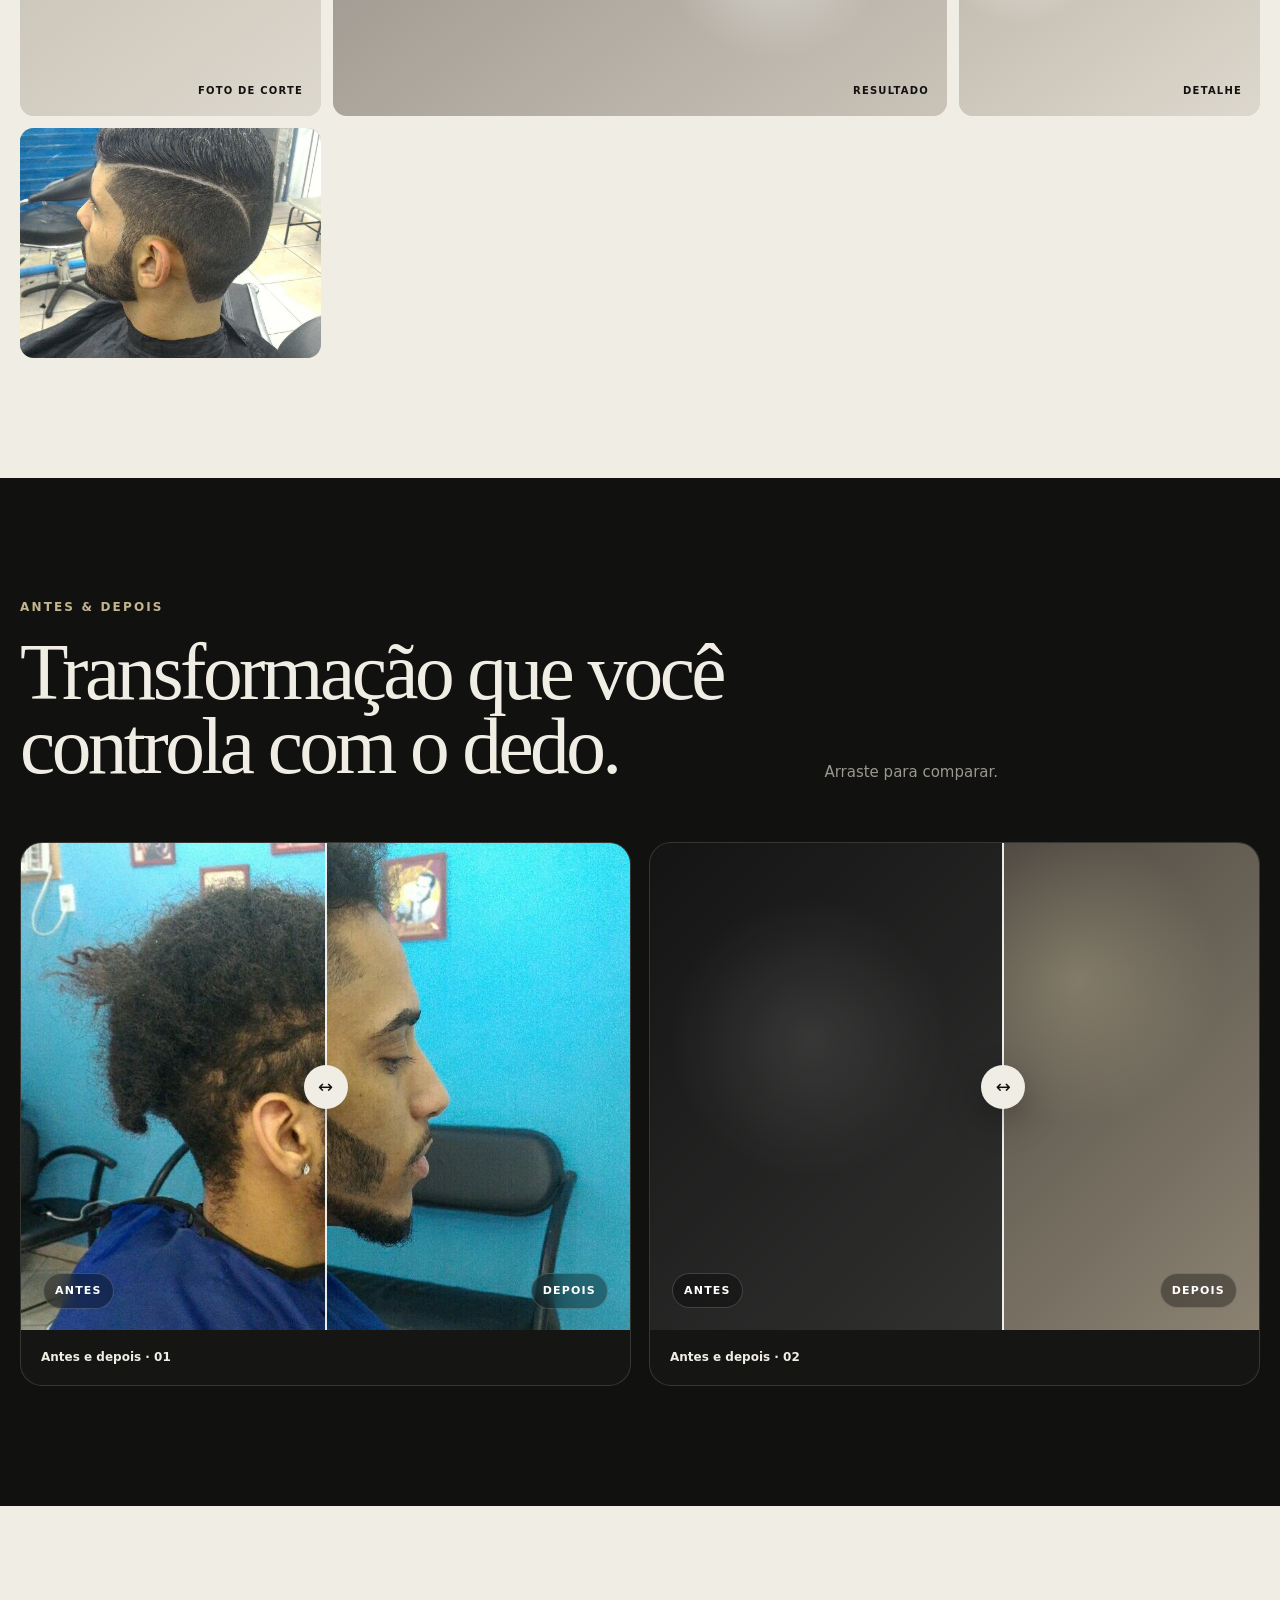
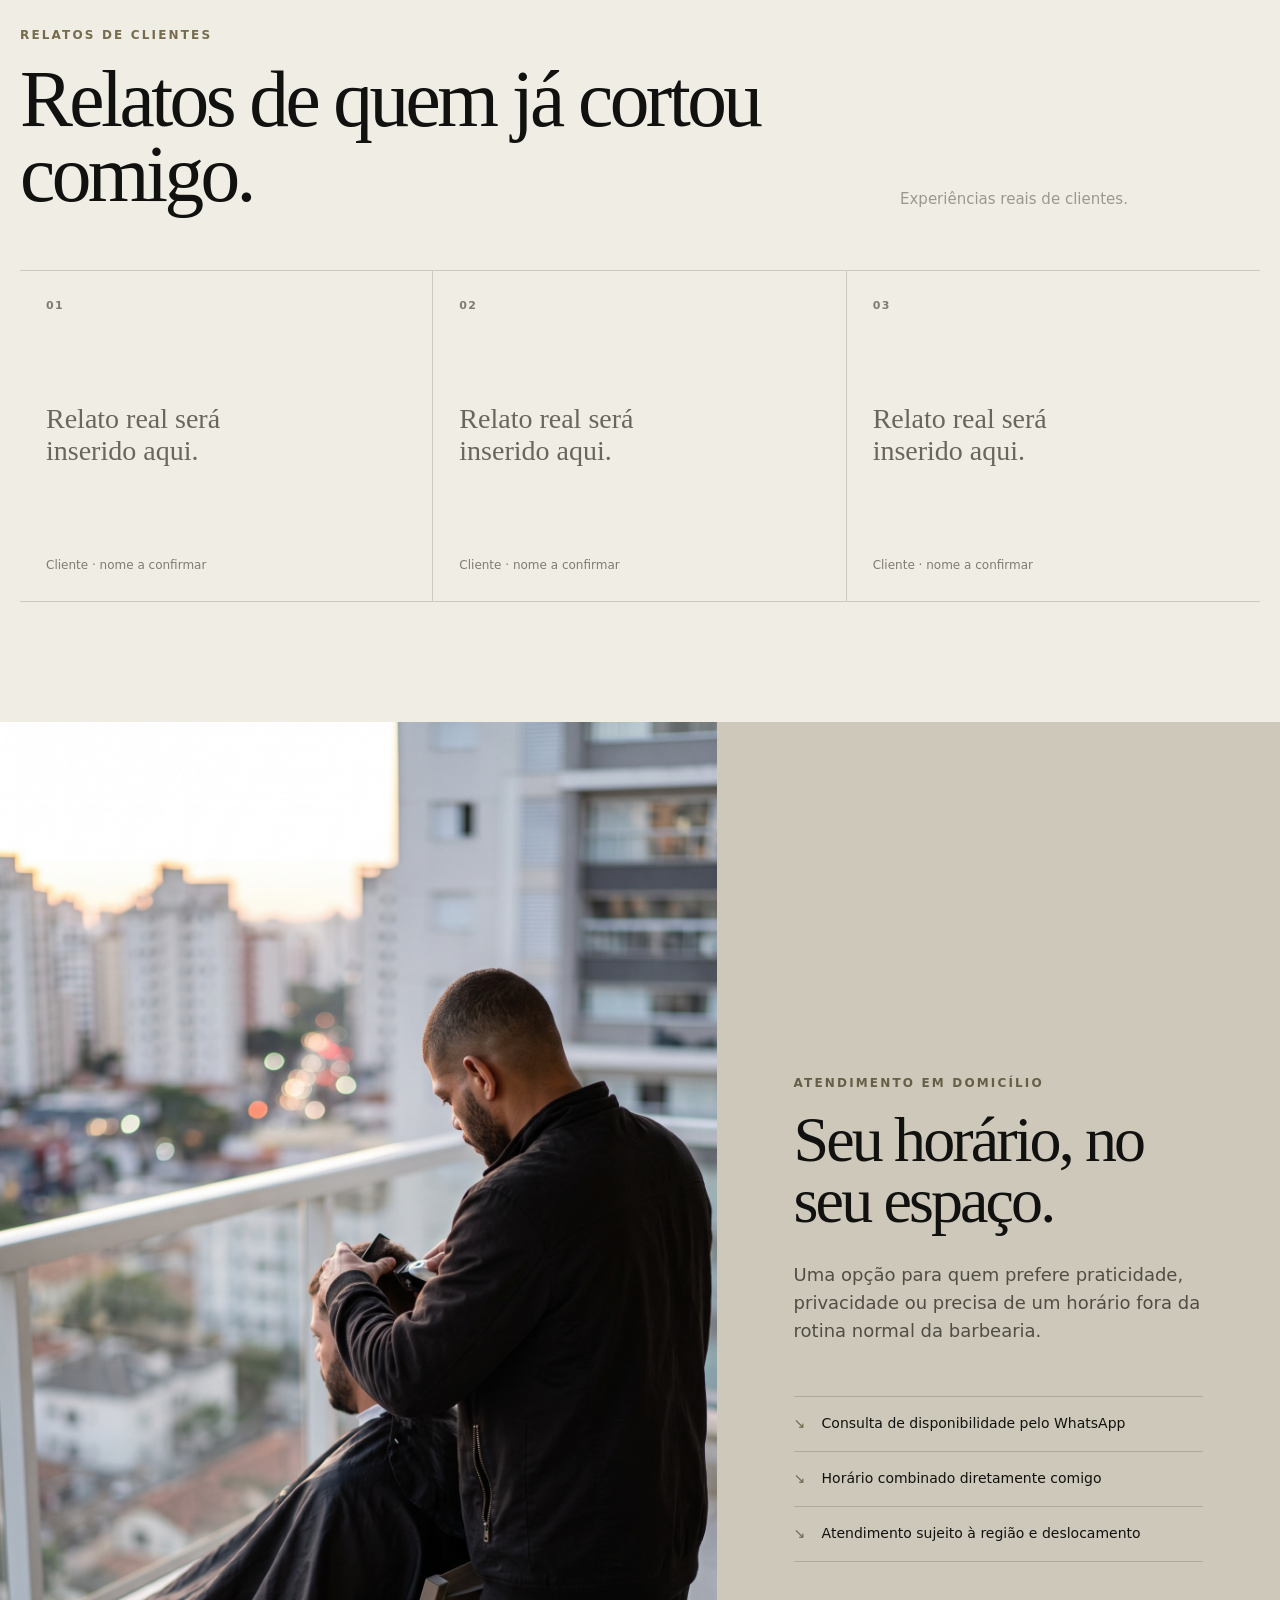
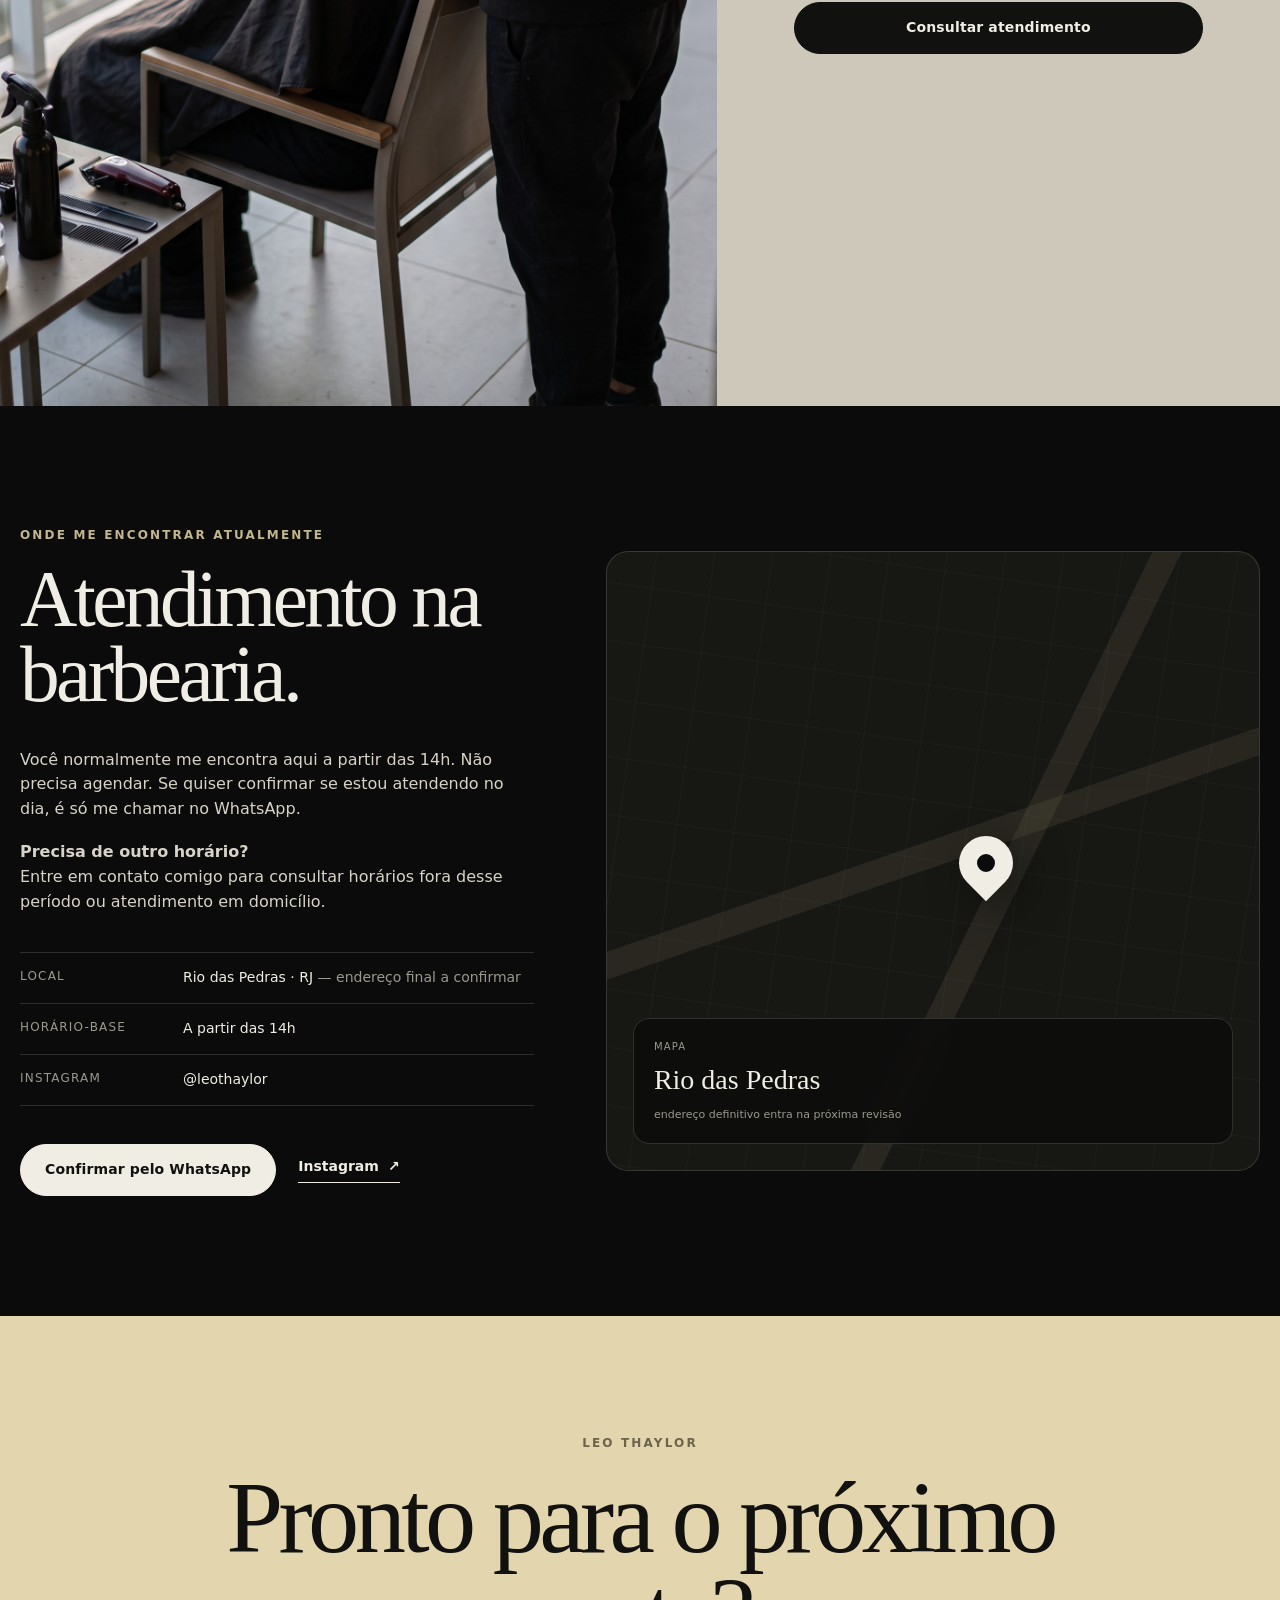
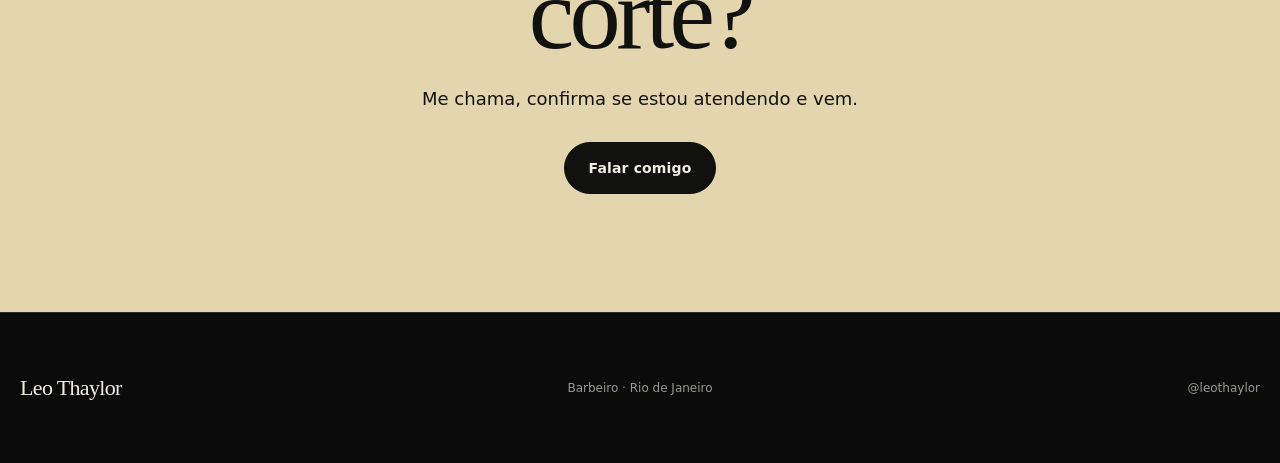
==== commit b4ffd99b: "refine: split hero contact paths by service intent" ====
--- a/index.html
+++ b/index.html
@@ -29,7 +29,7 @@
         <a href="#contato">Me encontre</a>
       </nav>
 
-      <a class="button button-small header-cta" href="#contato" data-whatsapp-link>WhatsApp</a>
+      <a class="button button-small header-cta" href="#contato">Contato</a>
     </div>
   </header>
 
@@ -42,8 +42,13 @@
           <p class="hero-lead">Corte e barba com atenção aos detalhes, acabamento limpo e atendimento direto.</p>
 
           <div class="hero-actions">
-            <a class="button" href="#contato" data-whatsapp-link>Chamar no WhatsApp</a>
+            <a class="button" href="#contato" data-whatsapp-intent="barbearia">Ir à barbearia</a>
+            <a class="button button-outline" href="#contato" data-whatsapp-intent="domicilio">Atendimento em domicílio</a>
+          </div>
+
+          <div class="hero-links" aria-label="Atalhos">
             <a class="text-link" href="#trabalhos">Ver trabalhos <span aria-hidden="true">↘</span></a>
+            <a class="text-link" href="#contato">Como chegar? <span aria-hidden="true">↘</span></a>
           </div>
 
           <div class="hero-meta" aria-label="Informações rápidas">
@@ -211,7 +216,7 @@
             <li>Atendimento sujeito à região e deslocamento</li>
           </ul>
 
-          <a class="button button-light" href="#contato" data-whatsapp-link>Consultar atendimento</a>
+          <a class="button button-light" href="#contato" data-whatsapp-intent="domicilio">Consultar atendimento</a>
         </div>
       </div>
     </section>
@@ -243,7 +248,7 @@
           </dl>
 
           <div class="location-actions">
-            <a class="button" href="#contato" data-whatsapp-link>Confirmar pelo WhatsApp</a>
+            <a class="button" href="#contato" data-whatsapp-intent="barbearia">Confirmar pelo WhatsApp</a>
             <a class="text-link" href="https://www.instagram.com/leothaylor/" target="_blank" rel="noreferrer">Instagram <span aria-hidden="true">↗</span></a>
           </div>
         </div>
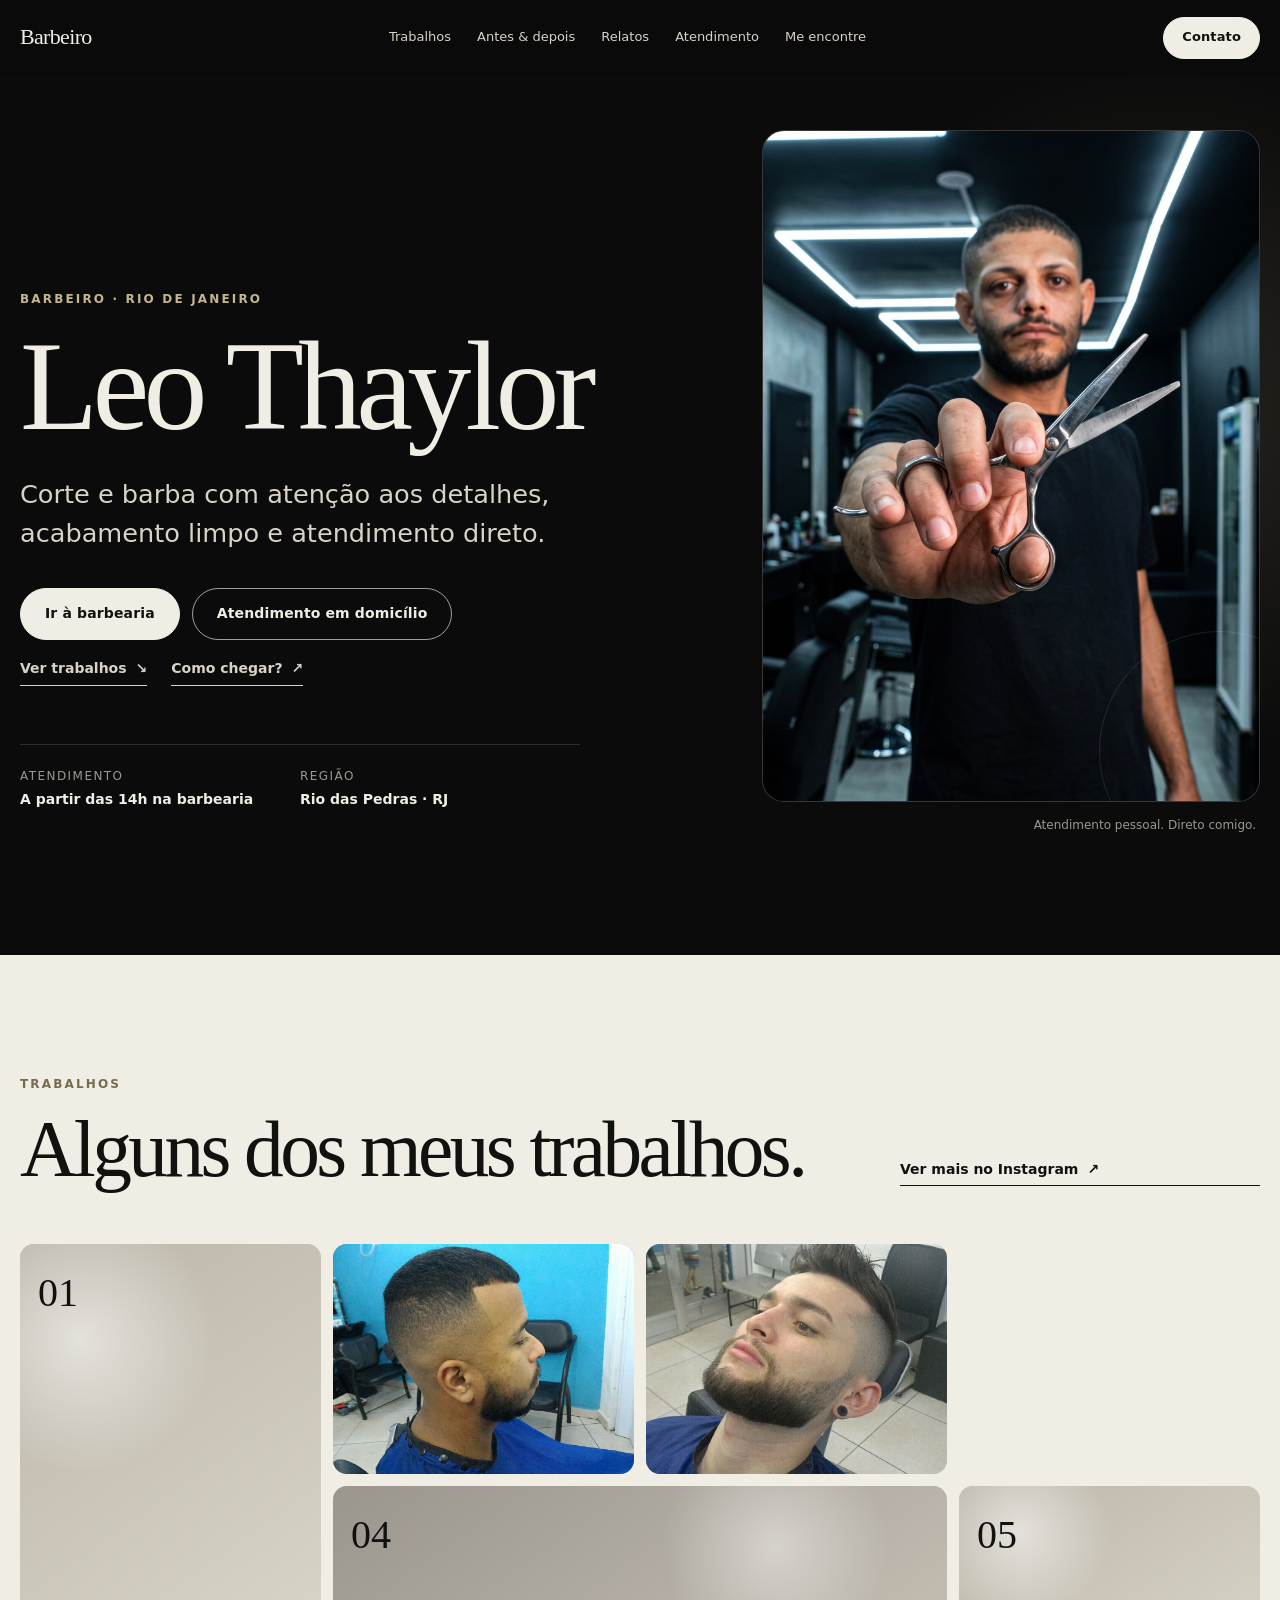
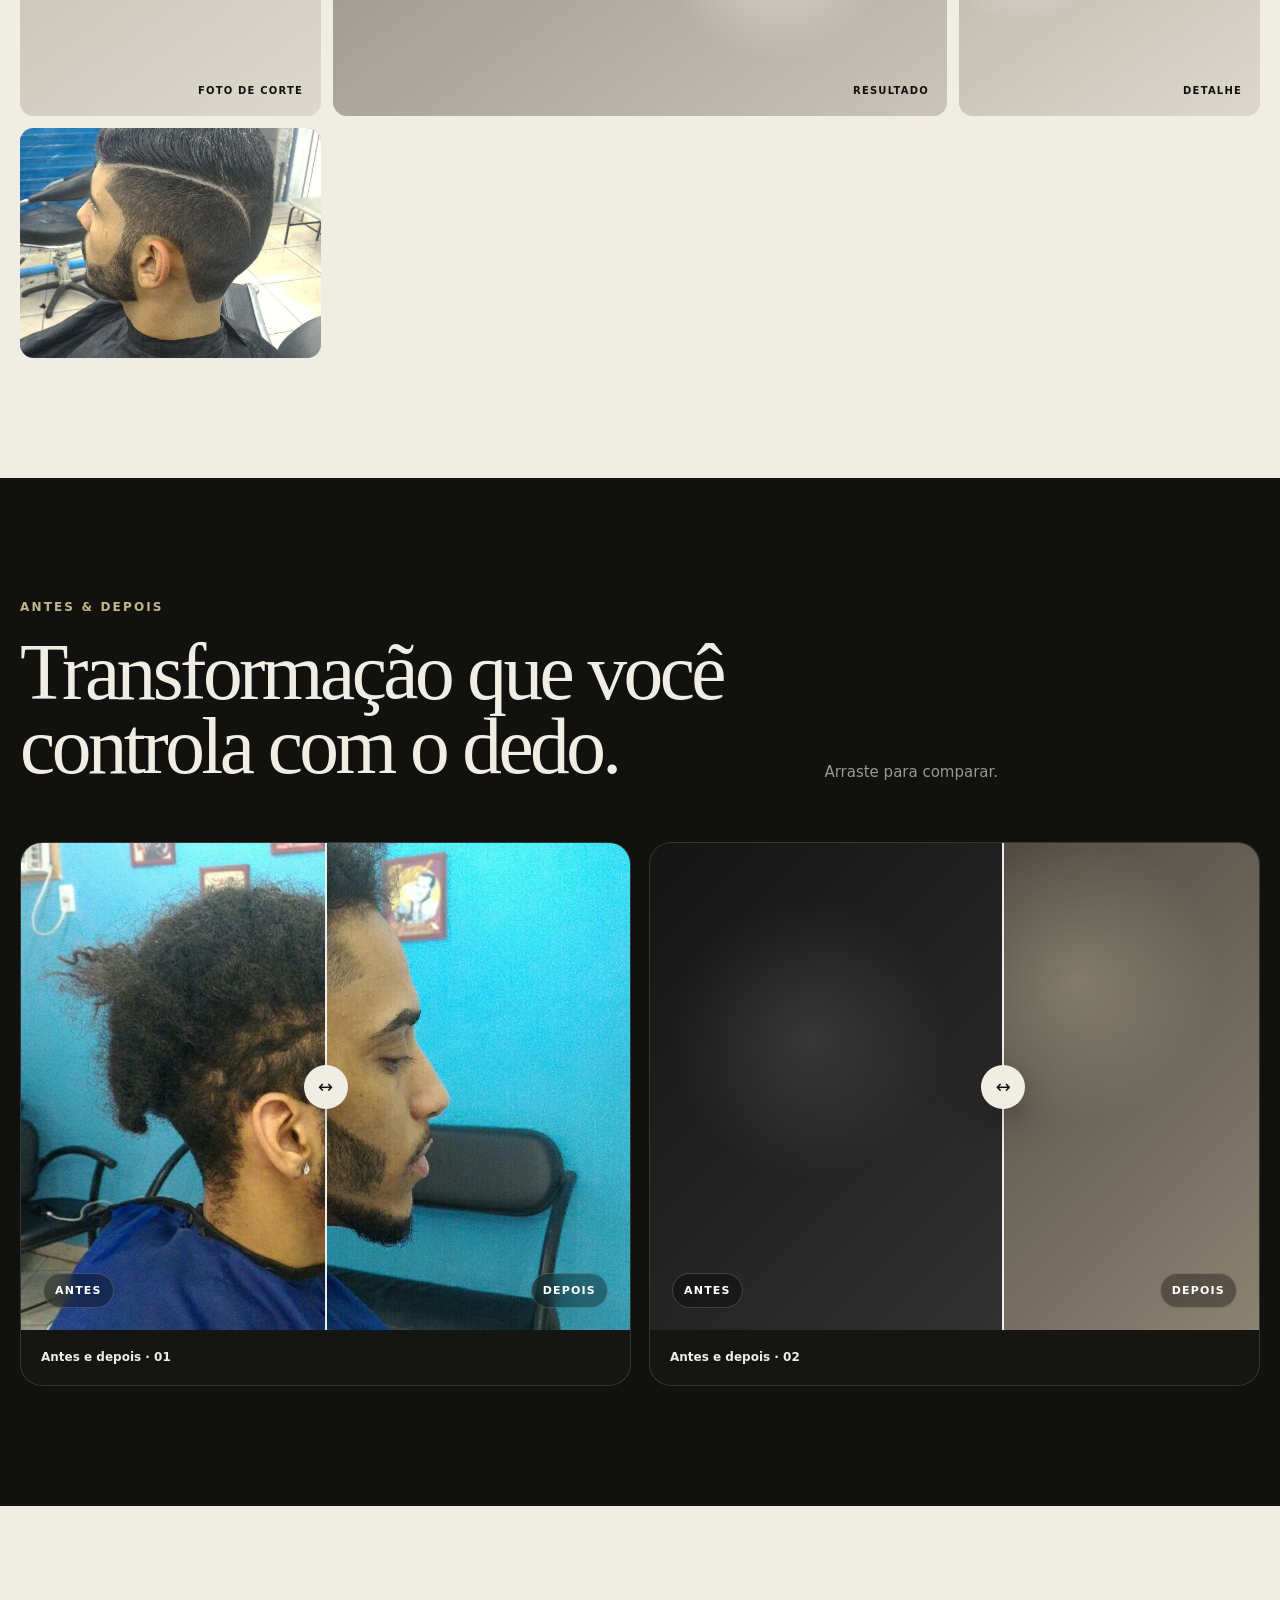
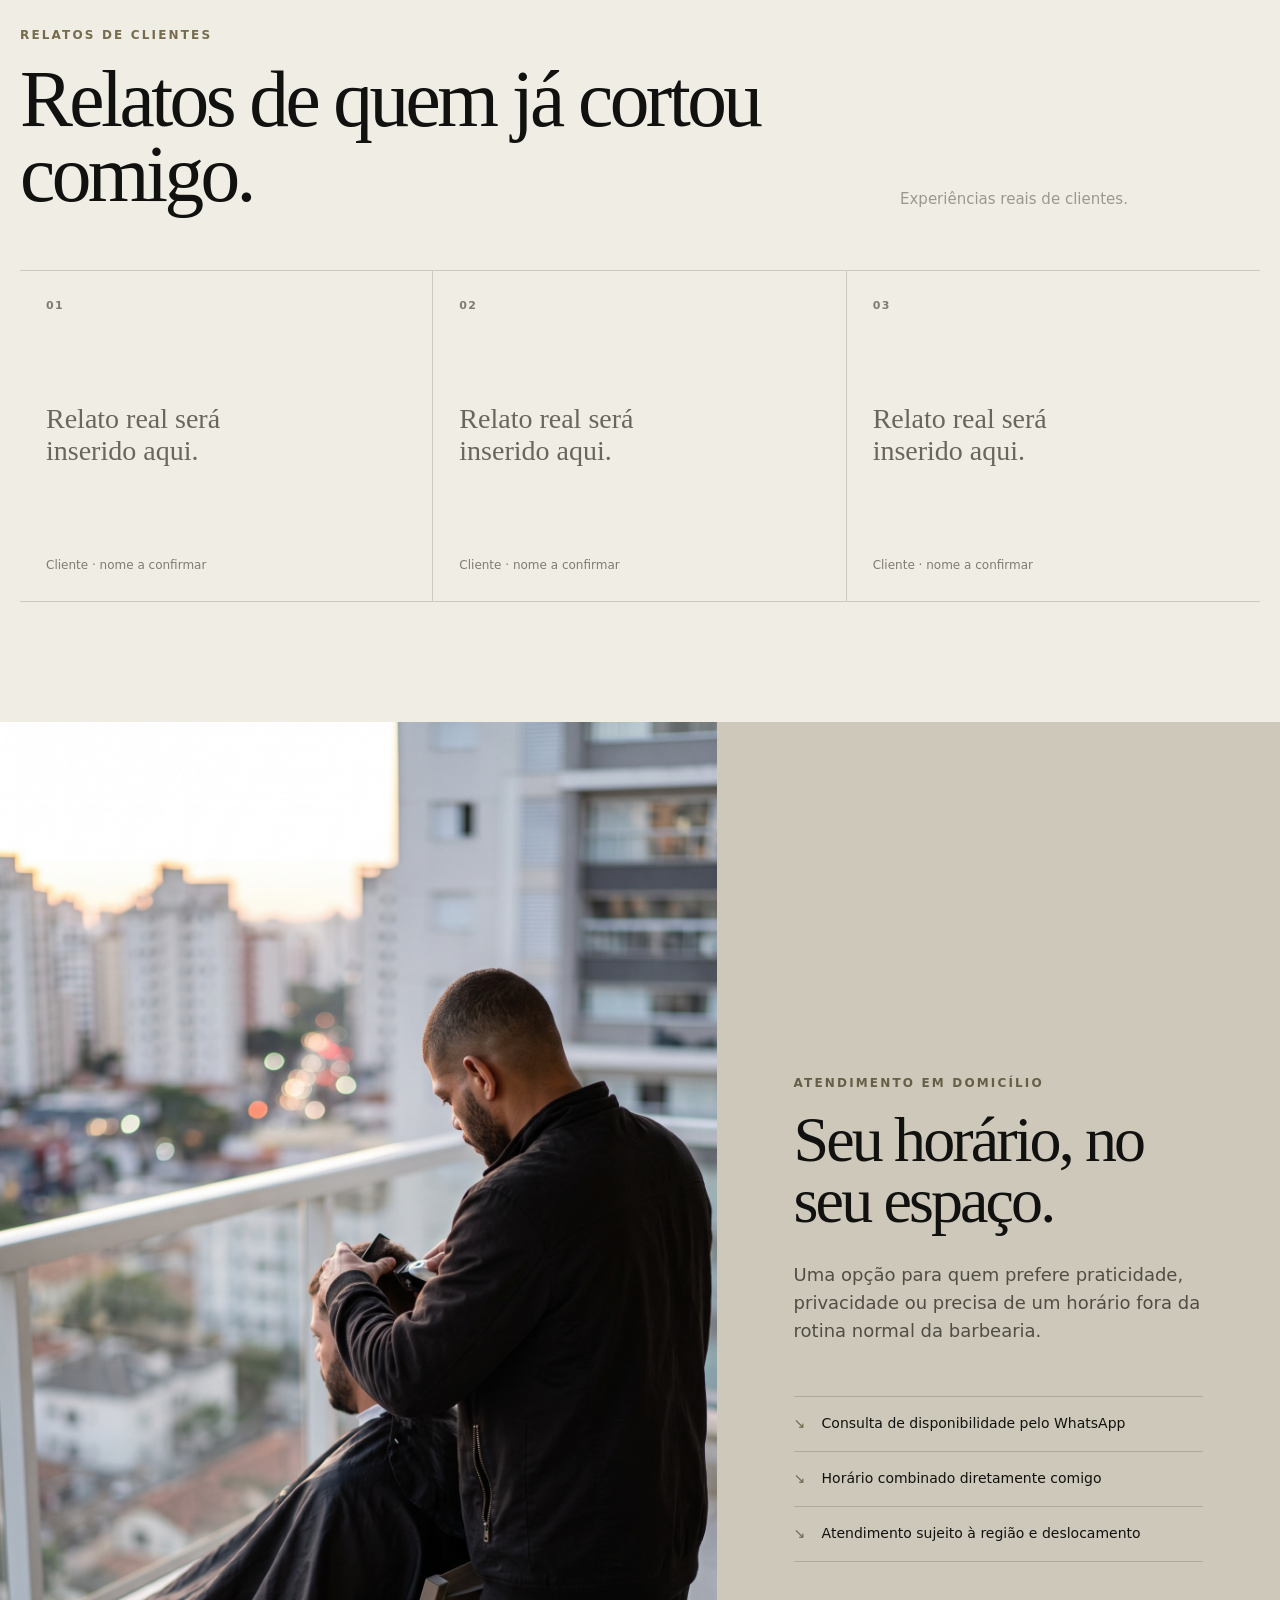
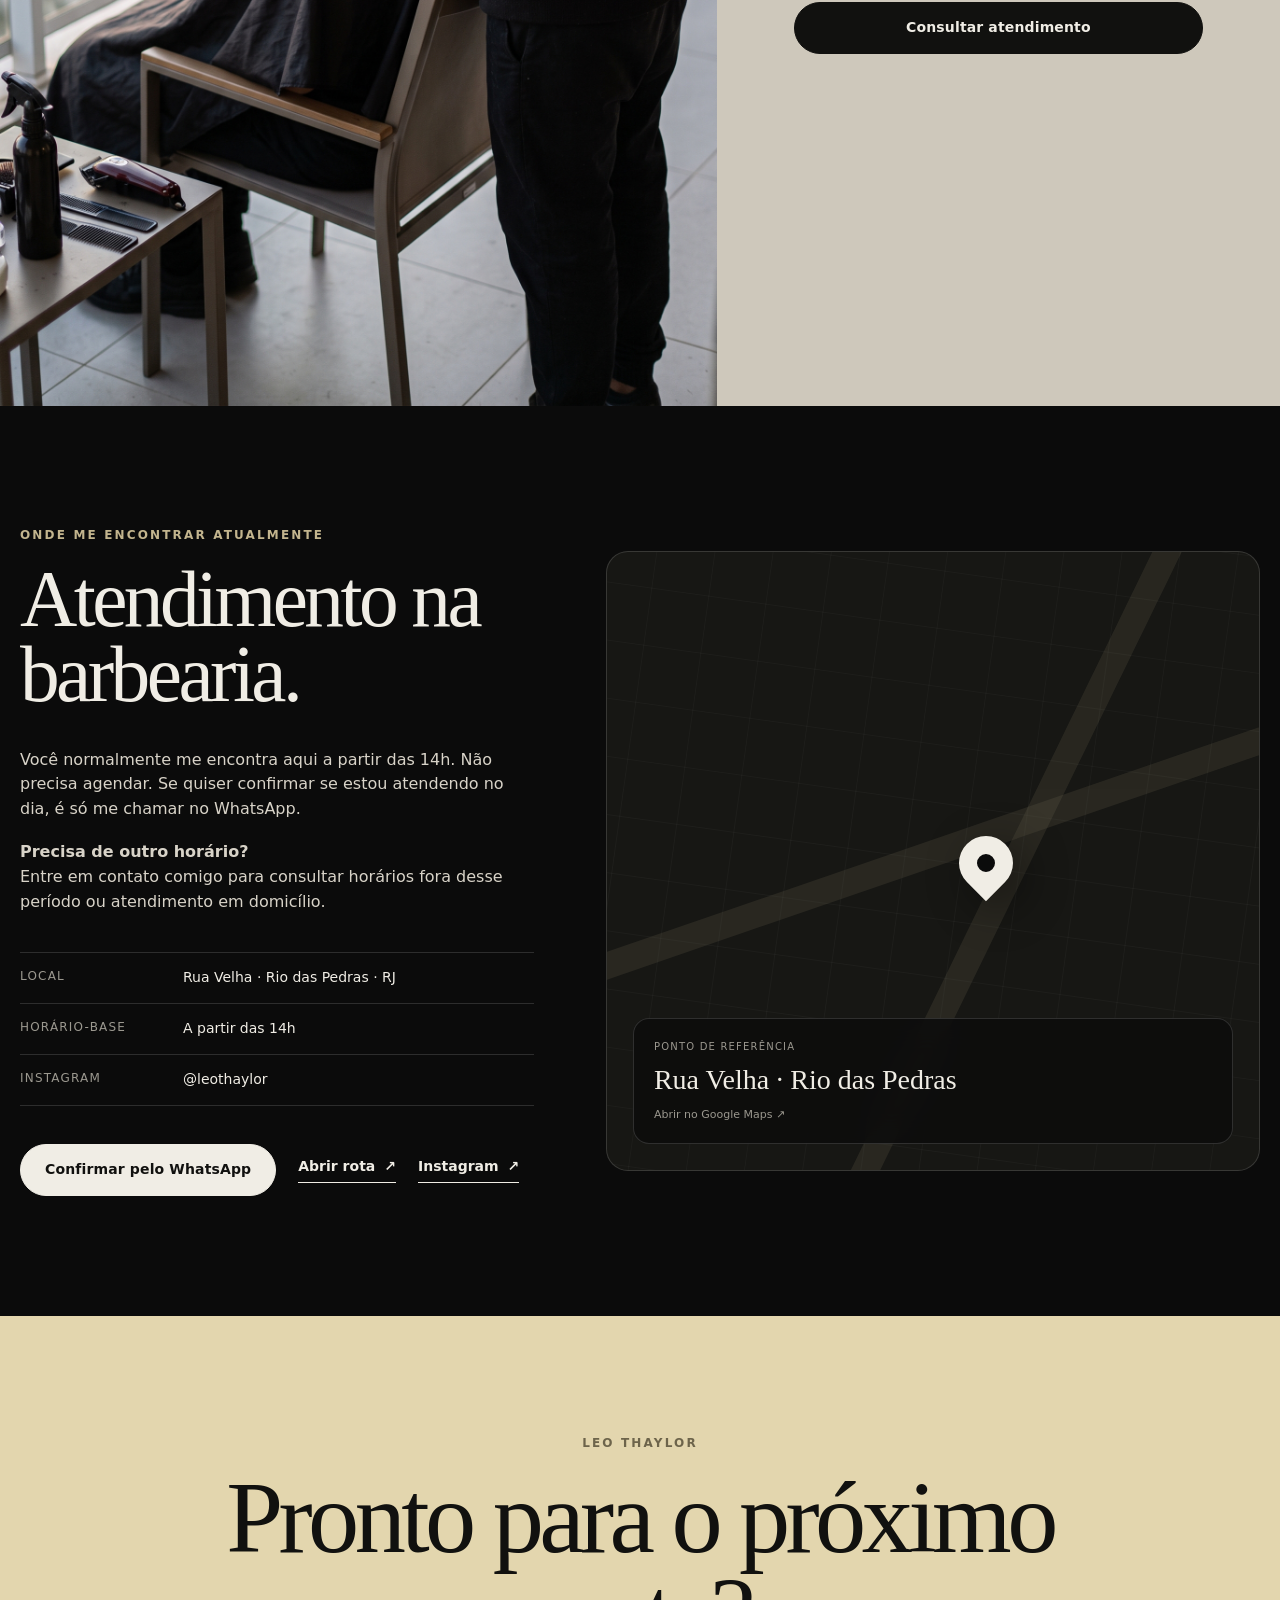
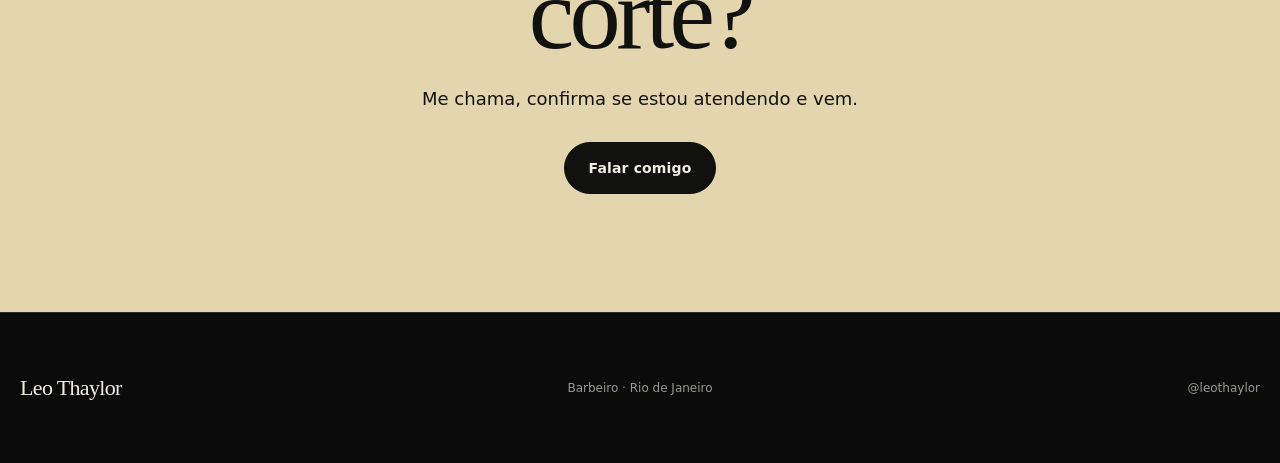
==== commit b3272ada: "feat: add Google Maps route for current barbershop location" ====
--- a/index.html
+++ b/index.html
@@ -48,7 +48,7 @@
 
           <div class="hero-links" aria-label="Atalhos">
             <a class="text-link" href="#trabalhos">Ver trabalhos <span aria-hidden="true">↘</span></a>
-            <a class="text-link" href="#contato">Como chegar? <span aria-hidden="true">↘</span></a>
+            <a class="text-link" href="https://maps.app.goo.gl/kMn2cMGCdTqecLHM9" target="_blank" rel="noopener noreferrer">Como chegar? <span aria-hidden="true">↗</span></a>
           </div>
 
           <div class="hero-meta" aria-label="Informações rápidas">
@@ -235,7 +235,7 @@
           <dl class="contact-list">
             <div>
               <dt>Local</dt>
-              <dd>Rio das Pedras · RJ <span class="muted">— endereço final a confirmar</span></dd>
+              <dd>Rua Velha · Rio das Pedras · RJ</dd>
             </div>
             <div>
               <dt>Horário-base</dt>
@@ -249,19 +249,20 @@
 
           <div class="location-actions">
             <a class="button" href="#contato" data-whatsapp-intent="barbearia">Confirmar pelo WhatsApp</a>
+            <a class="text-link" href="https://maps.app.goo.gl/kMn2cMGCdTqecLHM9" target="_blank" rel="noopener noreferrer">Abrir rota <span aria-hidden="true">↗</span></a>
             <a class="text-link" href="https://www.instagram.com/leothaylor/" target="_blank" rel="noreferrer">Instagram <span aria-hidden="true">↗</span></a>
           </div>
         </div>
 
-        <div class="map-card" data-reveal aria-label="Área reservada para mapa da localização">
+        <a class="map-card map-card-route" data-reveal href="https://maps.app.goo.gl/kMn2cMGCdTqecLHM9" target="_blank" rel="noopener noreferrer" aria-label="Abrir ponto de referência da barbearia no Google Maps">
           <div class="map-grid" aria-hidden="true"></div>
           <div class="map-marker" aria-hidden="true"></div>
           <div class="map-copy">
-            <span>Mapa</span>
-            <strong>Rio das Pedras</strong>
-            <small>endereço definitivo entra na próxima revisão</small>
-          </div>
-        </div>
+            <span>Ponto de referência</span>
+            <strong>Rua Velha · Rio das Pedras</strong>
+            <small>Abrir no Google Maps ↗</small>
+          </div>
+        </a>
       </div>
     </section>
 
--- a/styles.css
+++ b/styles.css
@@ -193,6 +193,18 @@
   color: var(--ink);
 }
 
+.button-outline {
+  background: transparent;
+  color: var(--paper);
+  border-color: rgba(240,237,229,.65);
+}
+
+.button-outline:hover {
+  background: var(--paper);
+  color: var(--ink);
+  border-color: var(--paper);
+}
+
 .text-link {
   display: inline-flex;
   align-items: center;
@@ -320,8 +332,20 @@
 .hero-actions {
   display: flex;
   align-items: center;
+  gap: 12px;
+  flex-wrap: wrap;
+}
+
+.hero-links {
+  display: flex;
+  align-items: center;
   gap: 24px;
   flex-wrap: wrap;
+  margin-top: 18px;
+}
+
+.hero-links .text-link {
+  color: var(--paper-soft);
 }
 
 .hero-meta {
@@ -1287,6 +1311,12 @@
     flex-direction: column;
   }
 
+  .hero-links {
+    align-items: flex-start;
+    flex-direction: column;
+    gap: 12px;
+  }
+
   .button {
     width: 100%;
   }
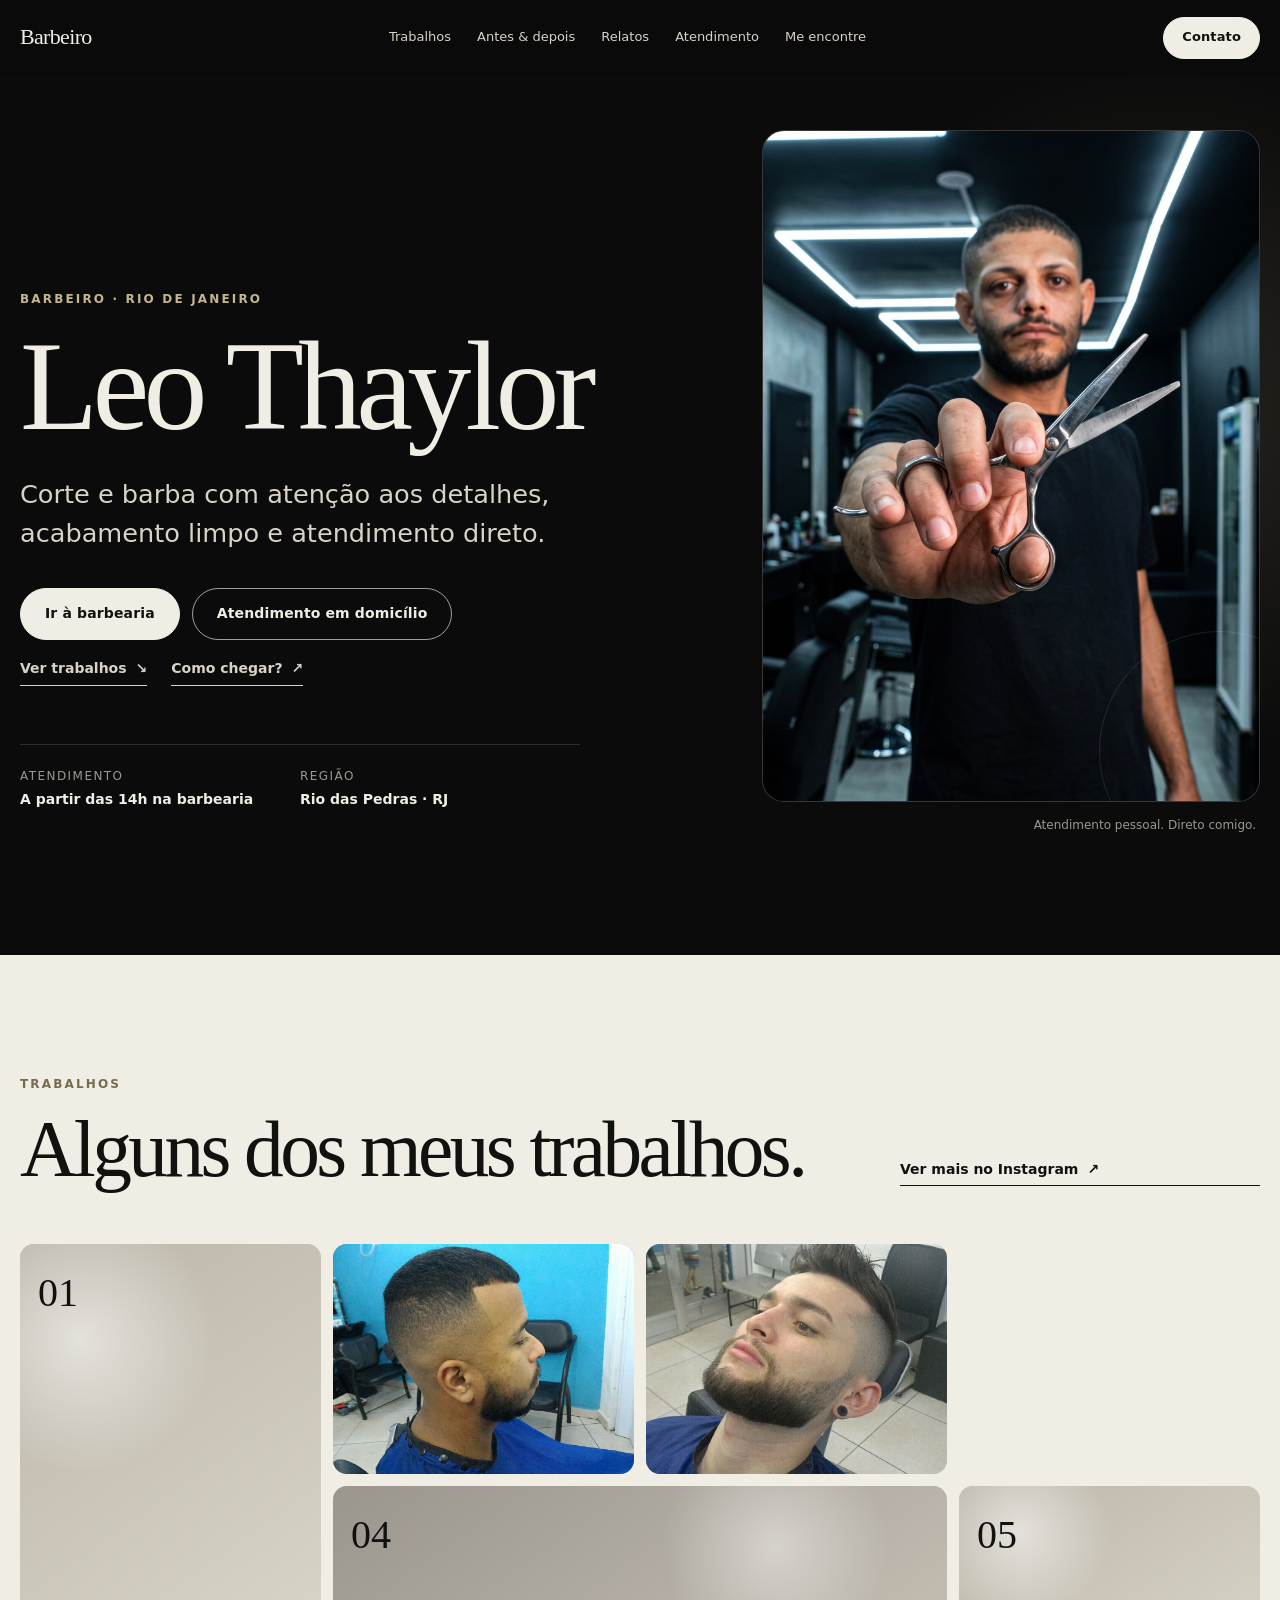
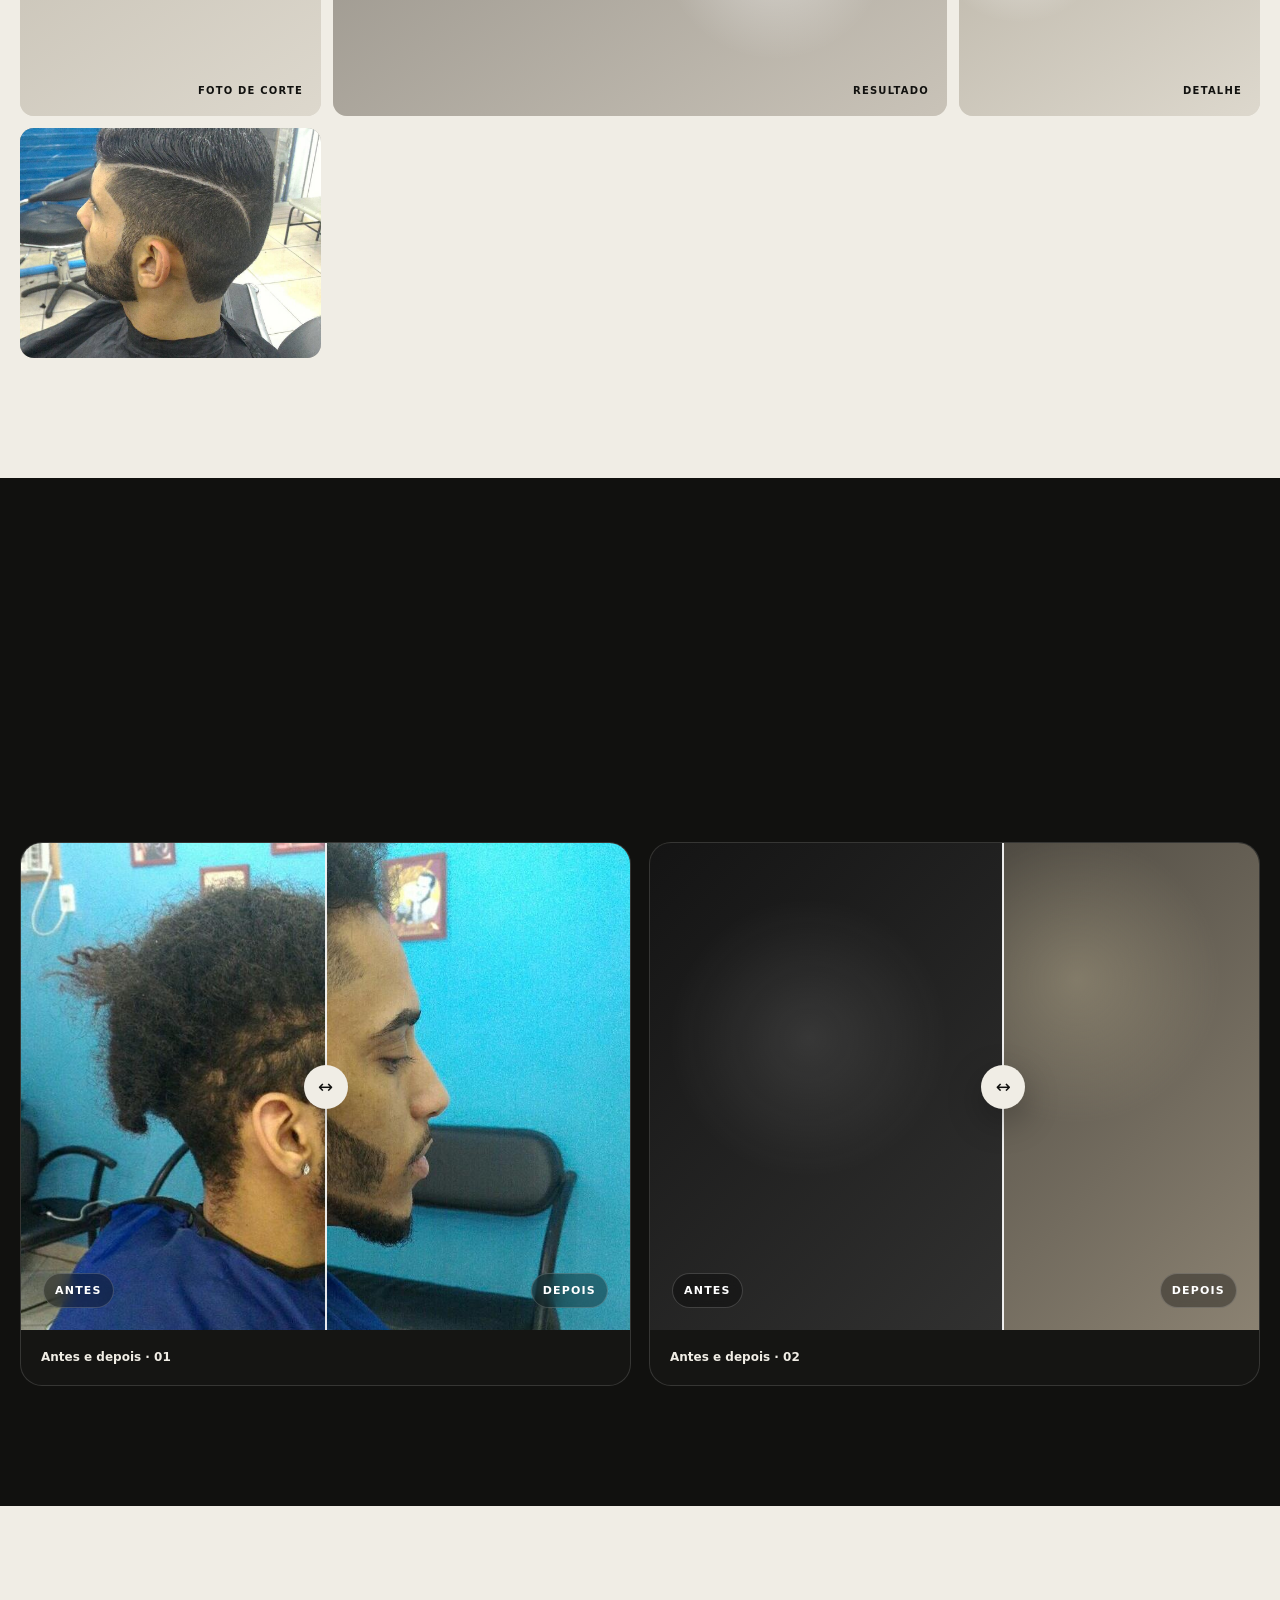
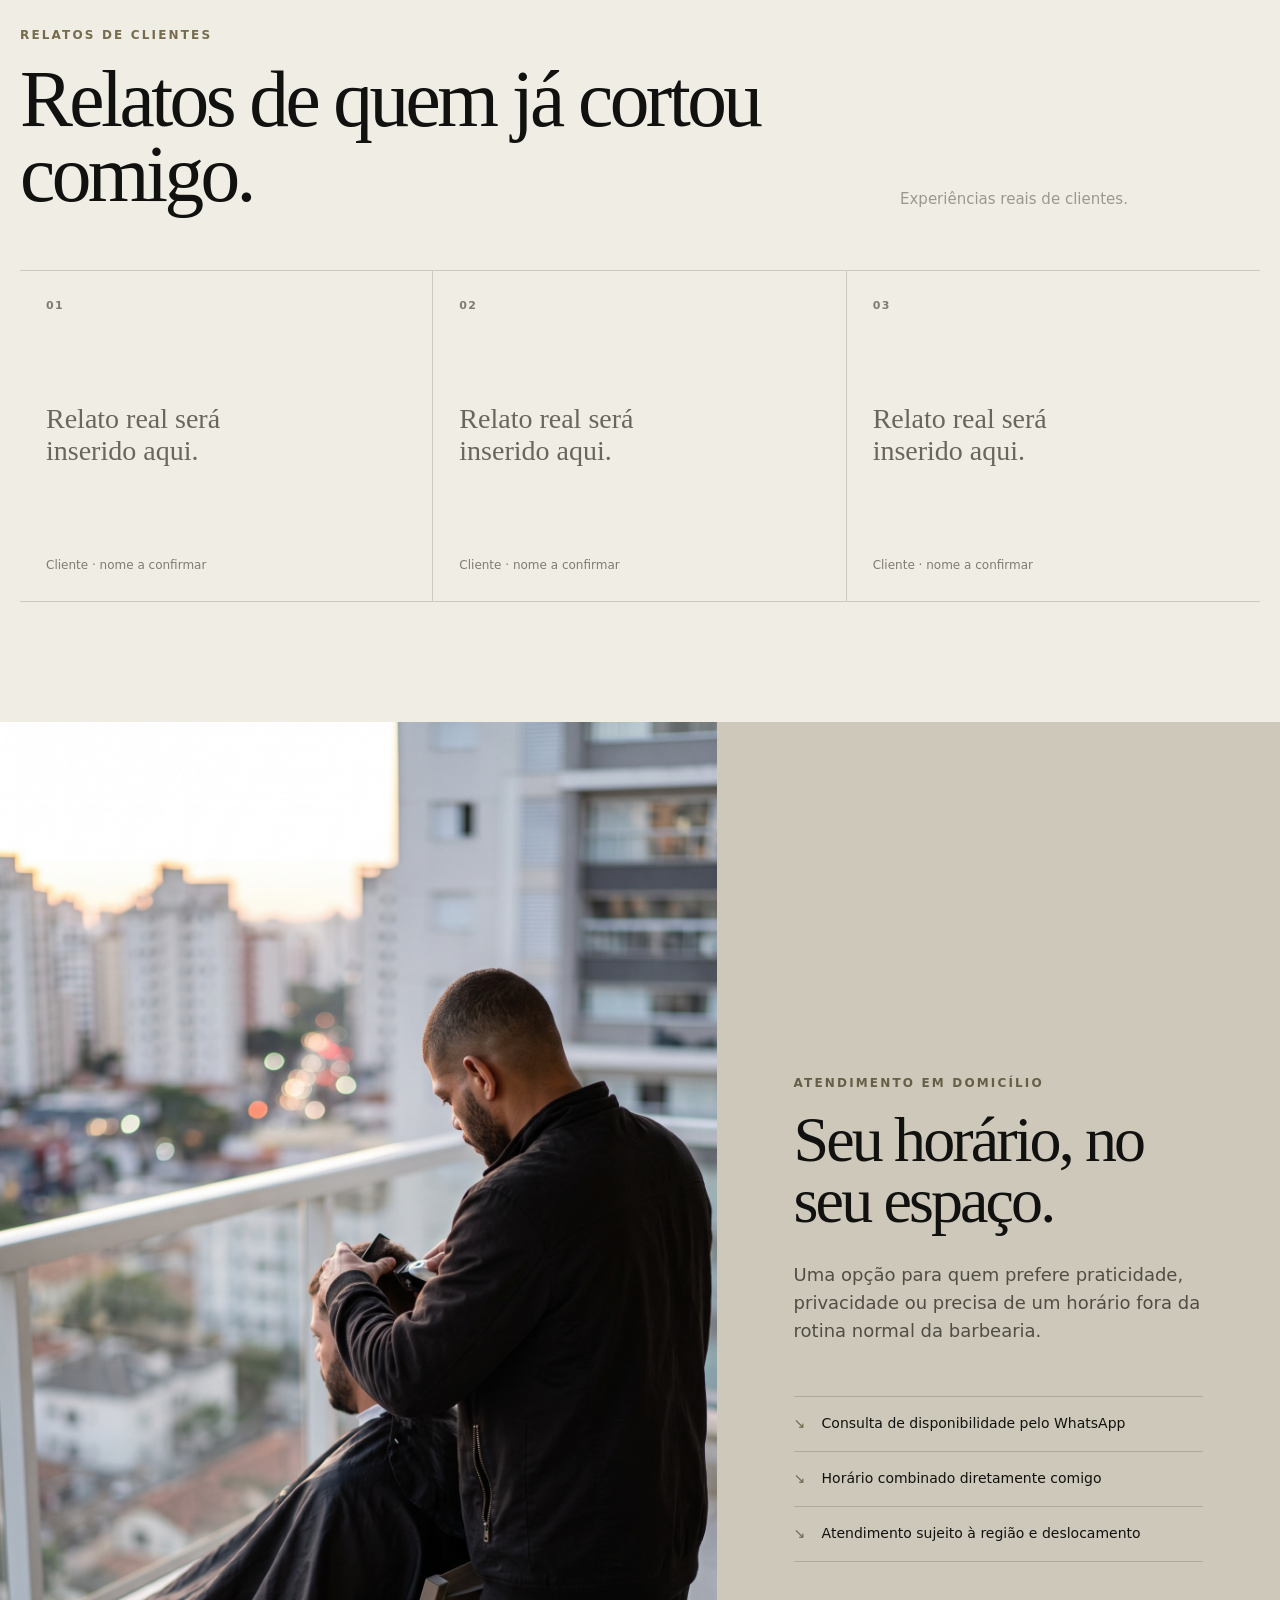
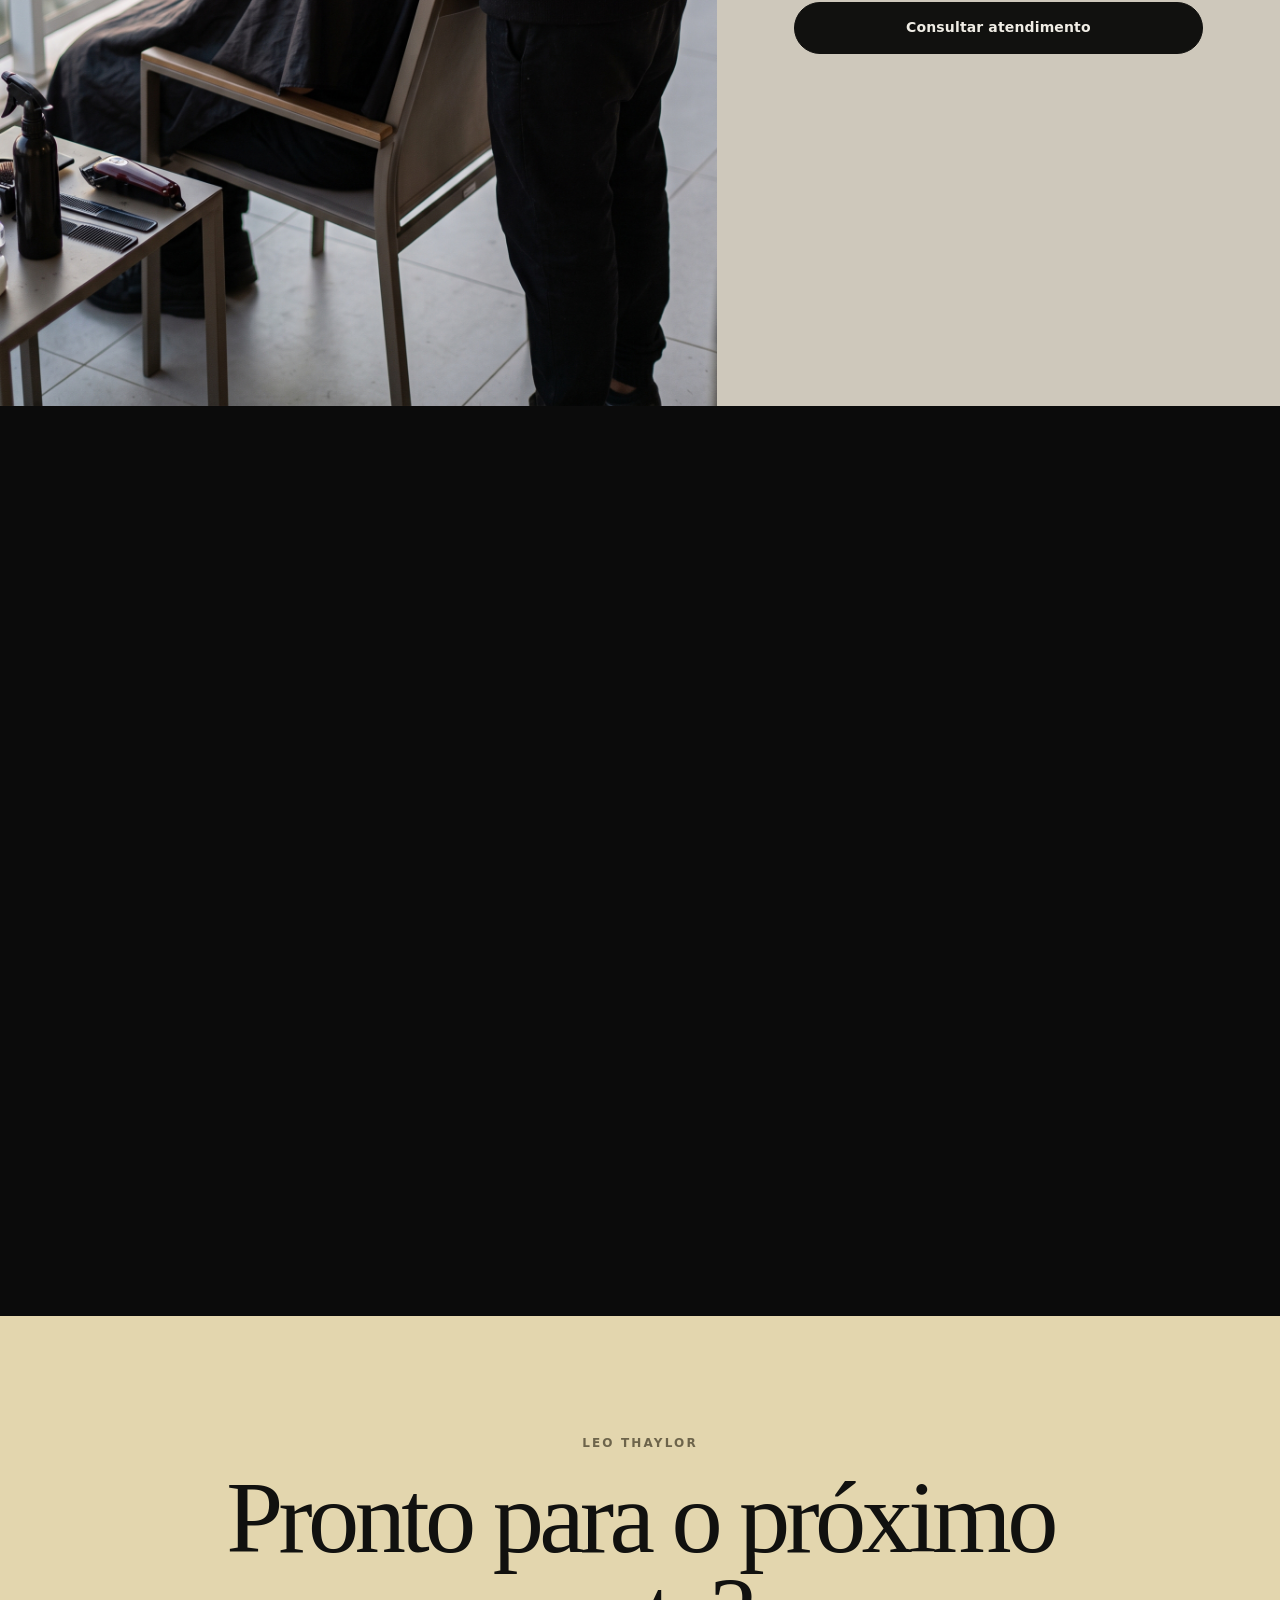
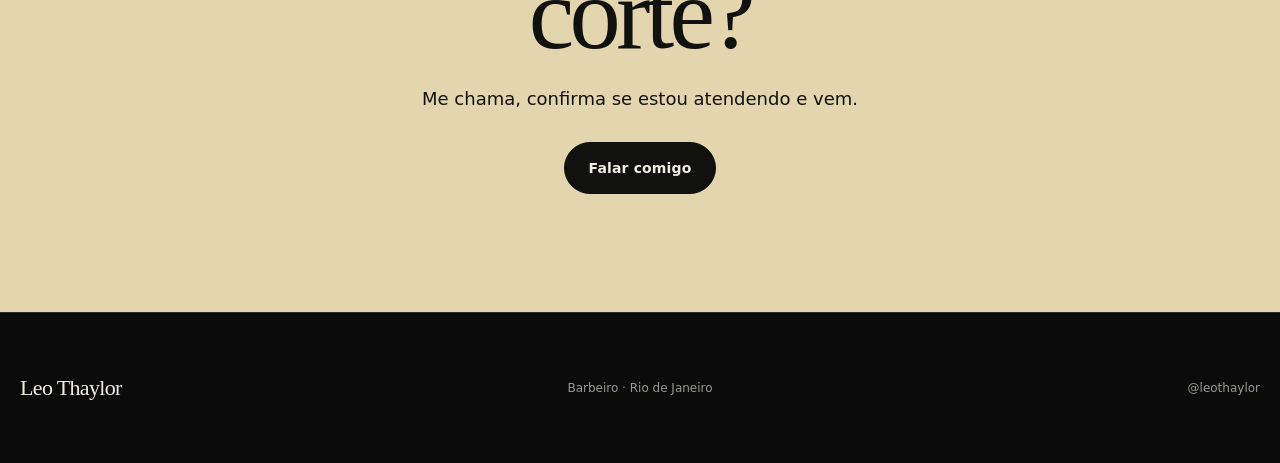
==== commit a473fbfa: "feat: embed real Google Map for barbershop area" ====
--- a/index.html
+++ b/index.html
@@ -254,15 +254,23 @@
           </div>
         </div>
 
-        <a class="map-card map-card-route" data-reveal href="https://maps.app.goo.gl/kMn2cMGCdTqecLHM9" target="_blank" rel="noopener noreferrer" aria-label="Abrir ponto de referência da barbearia no Google Maps">
-          <div class="map-grid" aria-hidden="true"></div>
-          <div class="map-marker" aria-hidden="true"></div>
-          <div class="map-copy">
-            <span>Ponto de referência</span>
-            <strong>Rua Velha · Rio das Pedras</strong>
-            <small>Abrir no Google Maps ↗</small>
-          </div>
-        </a>
+        <div class="map-card map-card-real" data-reveal>
+          <iframe
+            class="map-embed"
+            src="https://www.google.com/maps?q=Rua%20Velha%2C%20Rio%20das%20Pedras%2C%20Rio%20de%20Janeiro%20-%20RJ&output=embed"
+            title="Mapa da Rua Velha, Rio das Pedras"
+            loading="lazy"
+            referrerpolicy="no-referrer-when-downgrade"
+            allowfullscreen>
+          </iframe>
+          <div class="map-route-bar">
+            <div>
+              <span>Ponto de referência</span>
+              <strong>Rua Velha · Rio das Pedras</strong>
+            </div>
+            <a class="map-route-link" href="https://maps.app.goo.gl/kMn2cMGCdTqecLHM9" target="_blank" rel="noopener noreferrer">Abrir rota ↗</a>
+          </div>
+        </div>
       </div>
     </section>
 
--- a/styles.css
+++ b/styles.css
@@ -881,6 +881,23 @@
   background: #171714;
 }
 
+.map-card-route {
+  display: block;
+  color: inherit;
+  transition: transform .28s var(--ease), border-color .28s ease, background .28s ease;
+}
+
+.map-card-route:hover {
+  transform: translateY(-2px);
+  border-color: rgba(227,214,174,.5);
+  background: #1b1a17;
+}
+
+.map-card-route:focus-visible {
+  outline: 2px solid var(--accent-strong);
+  outline-offset: 4px;
+}
+
 .map-grid {
   position: absolute;
   inset: -20%;
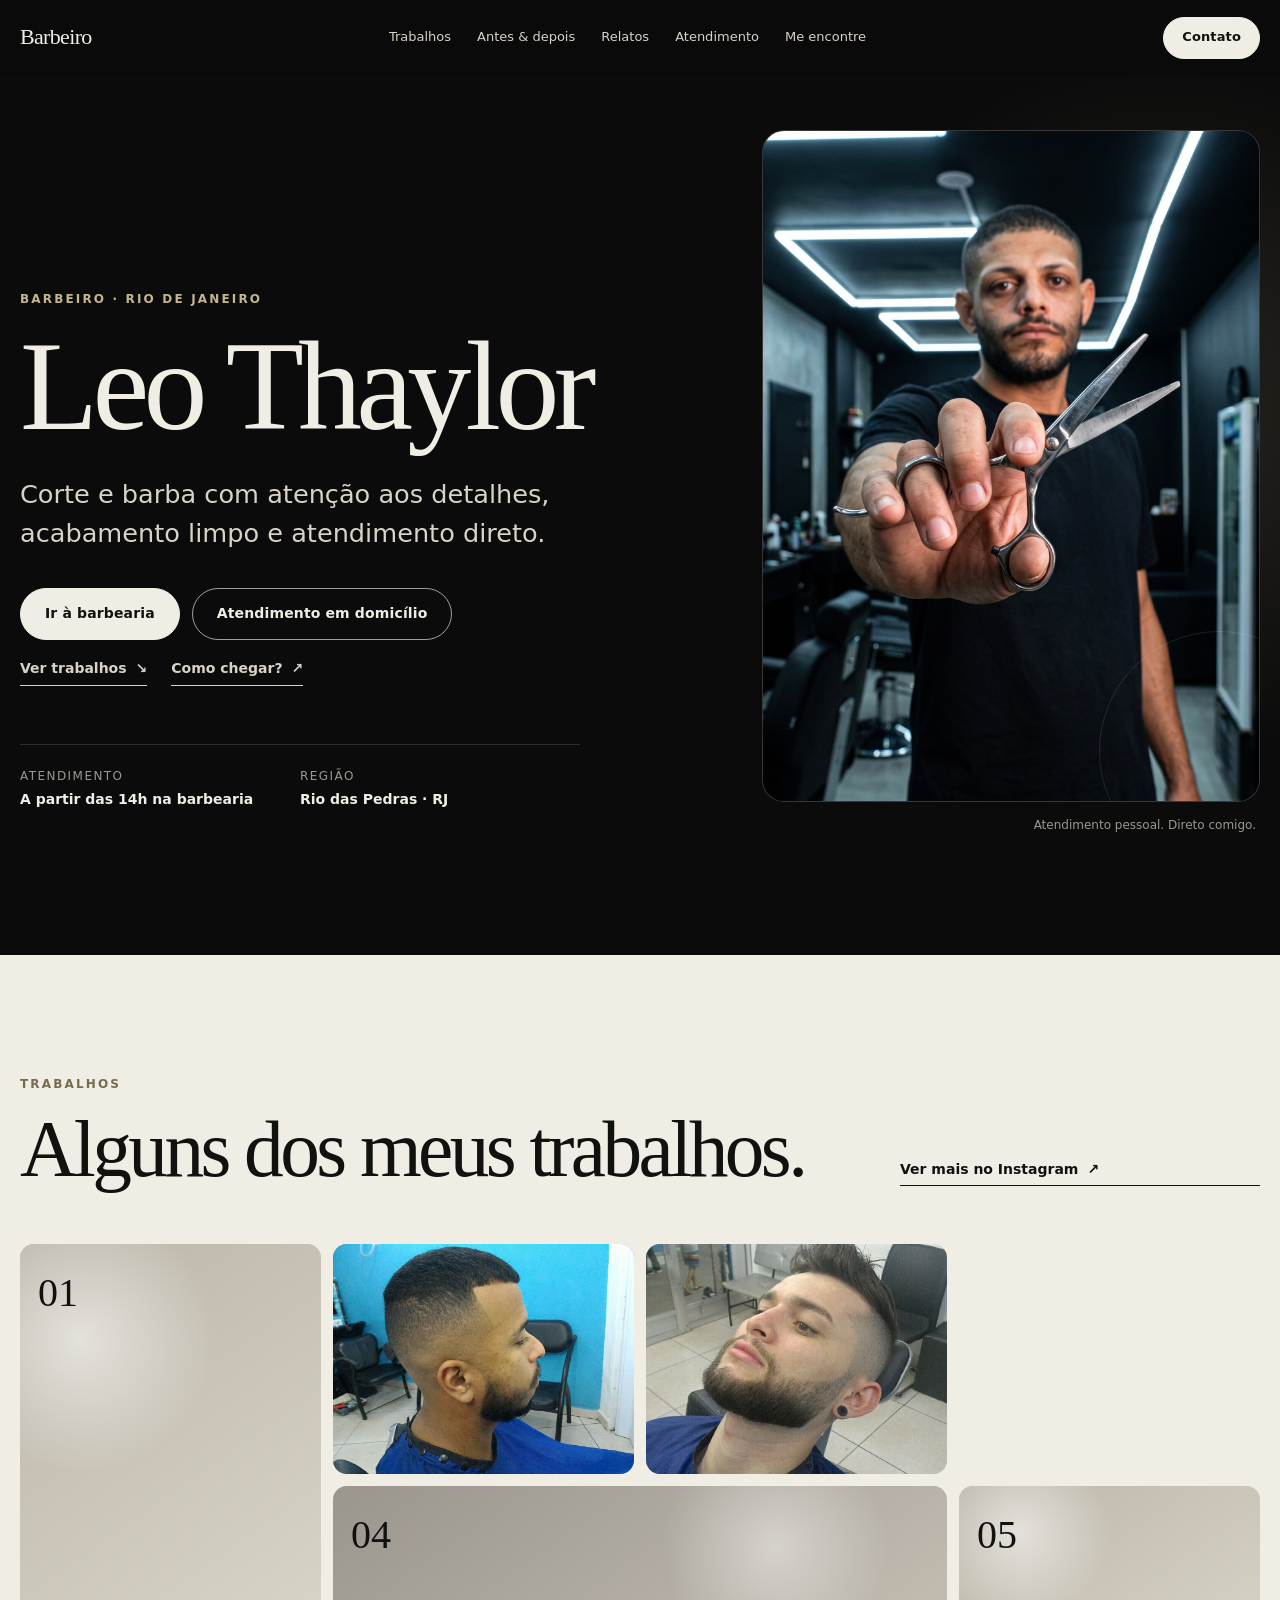
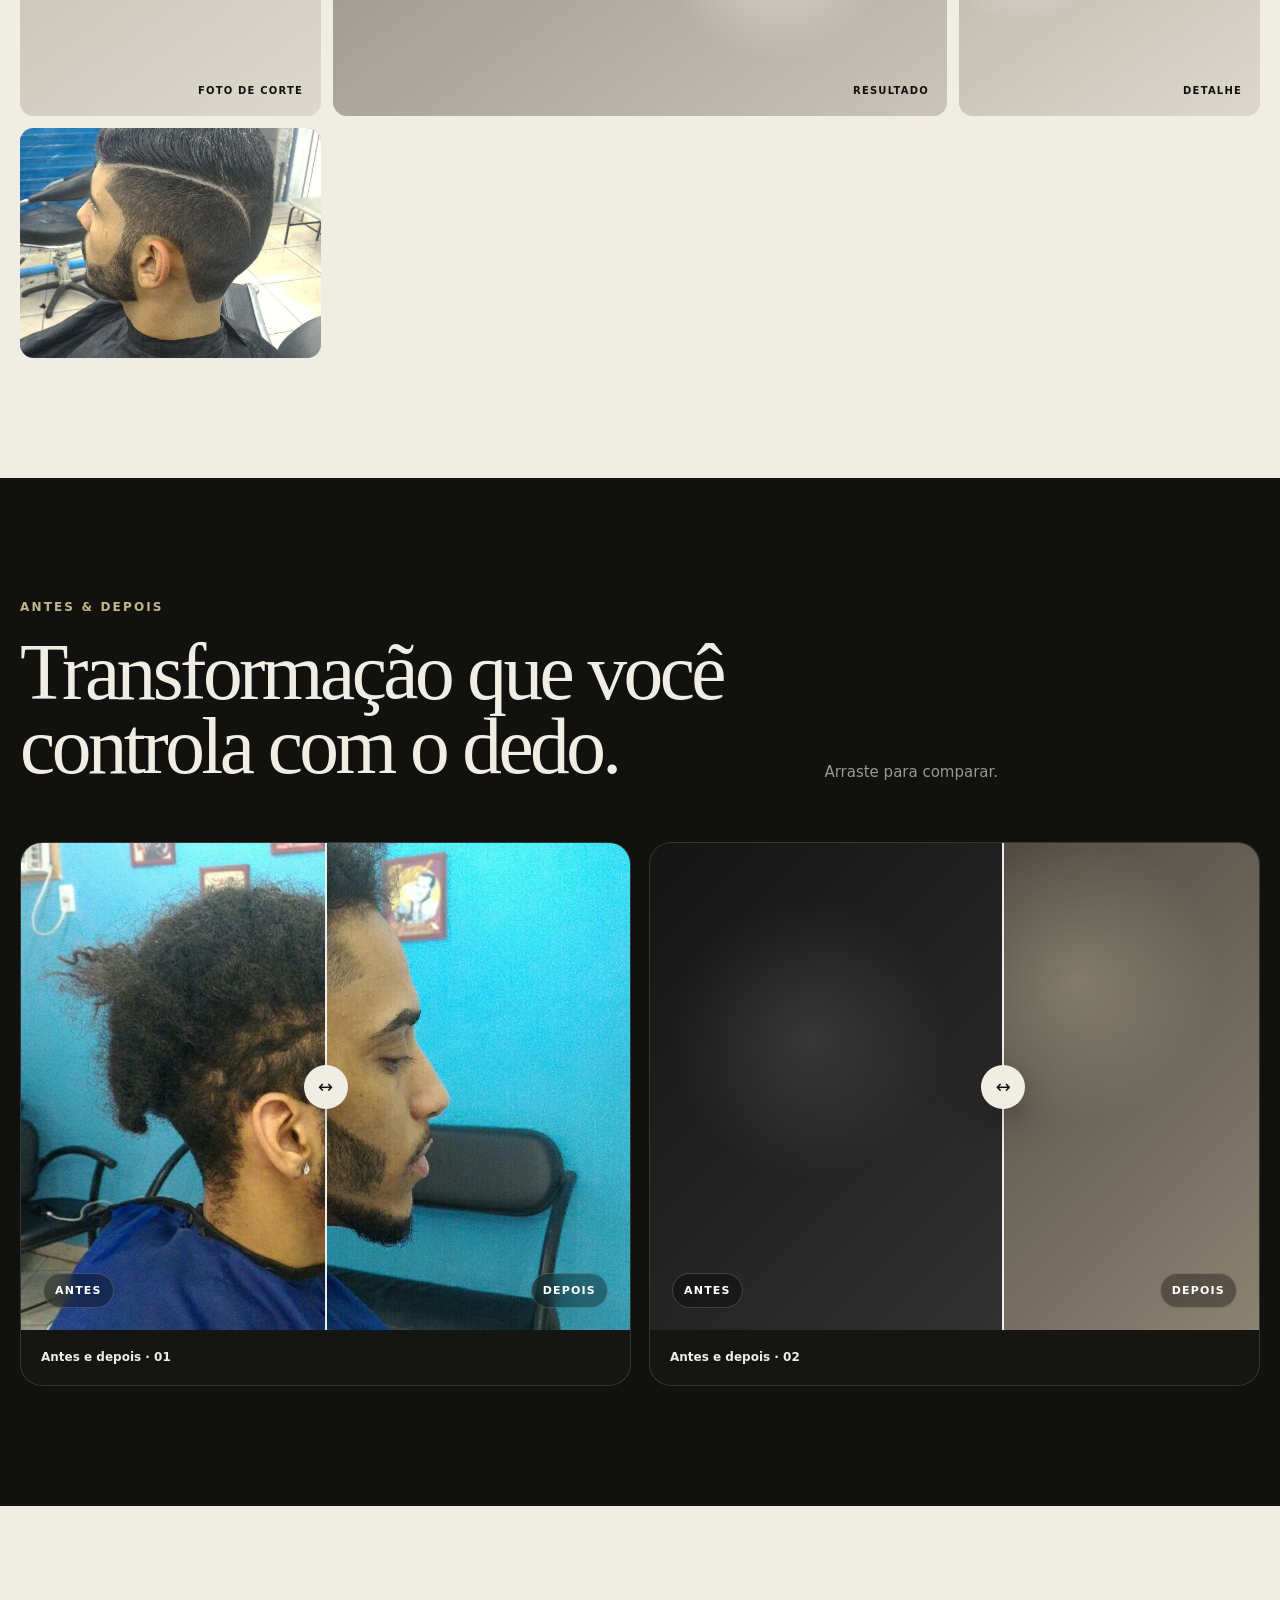
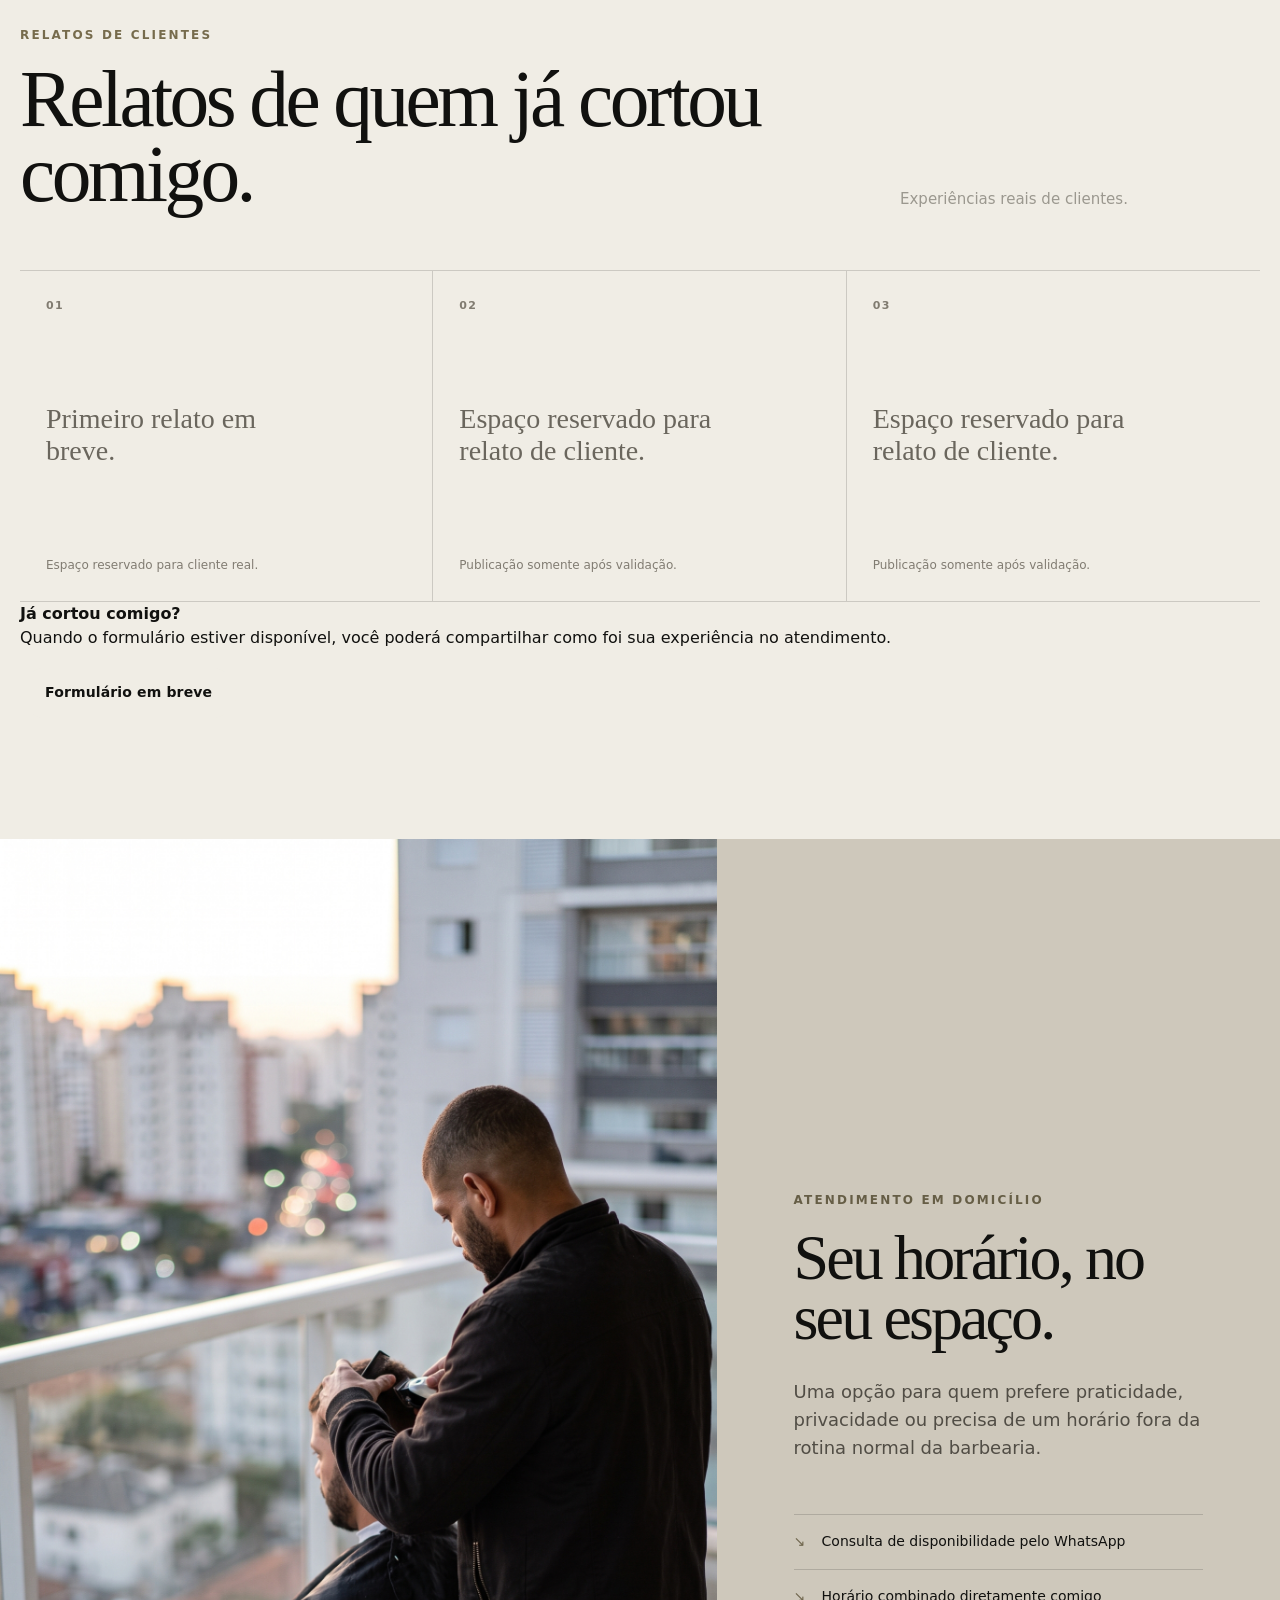
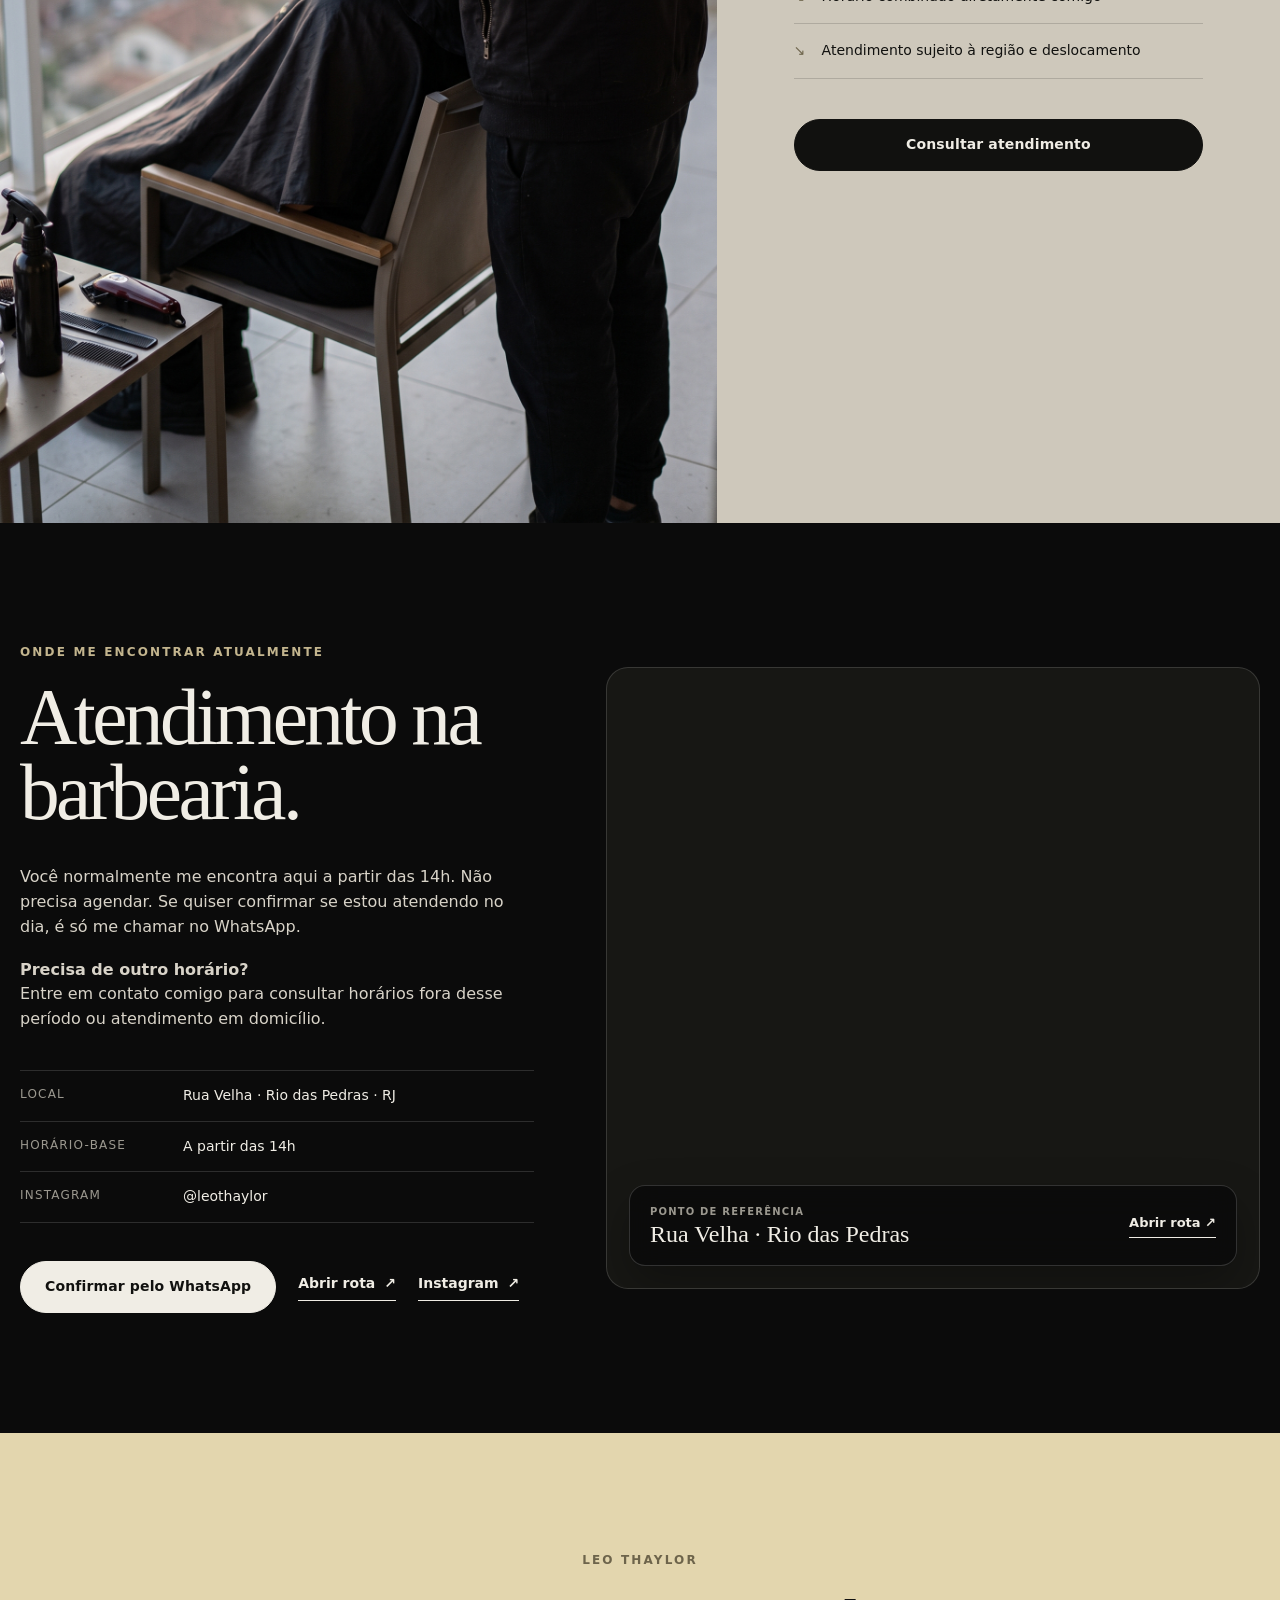
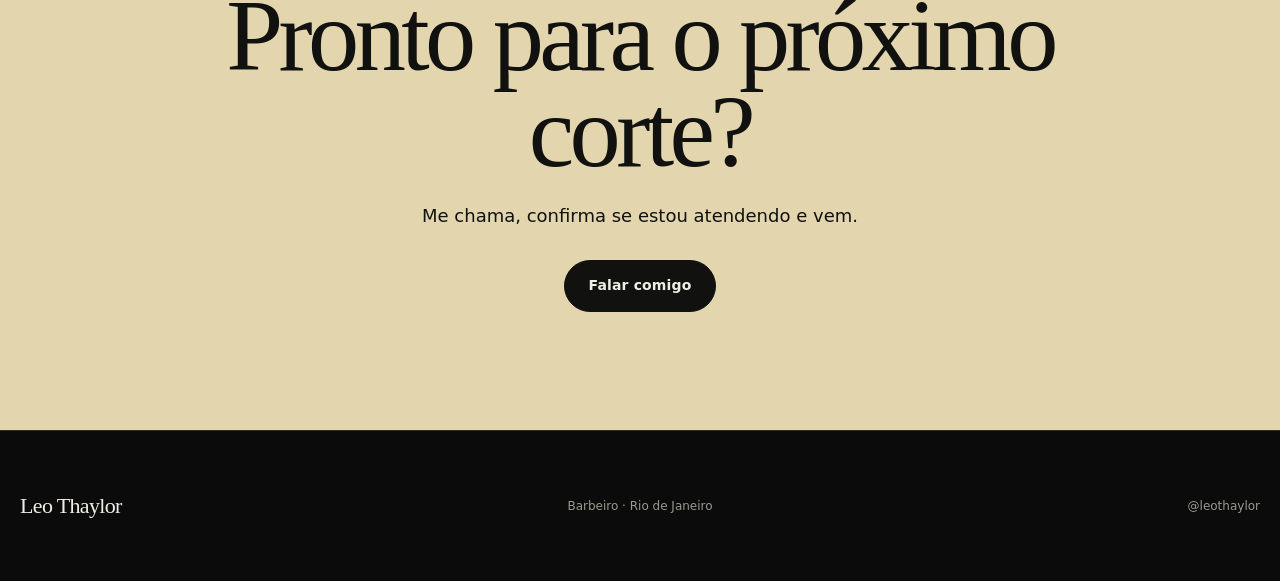
==== commit 3112b504: "feat: prepare testimonials section for future Google Form workflow" ====
--- a/index.html
+++ b/index.html
@@ -175,22 +175,27 @@
           <p>Experiências reais de clientes.</p>
         </div>
 
-        <div class="testimonial-grid" data-reveal>
-          <article class="testimonial-card">
+        <div class="testimonial-grid" data-testimonial-grid data-reveal aria-label="Relatos de clientes">
+          <article class="testimonial-card testimonial-card--empty">
             <span class="testimonial-index">01</span>
-            <p class="testimonial-placeholder">Relato real será inserido aqui.</p>
-            <footer>Cliente · nome a confirmar</footer>
-          </article>
-          <article class="testimonial-card">
+            <p class="testimonial-placeholder">Primeiro relato em breve.</p>
+            <footer>Espaço reservado para cliente real.</footer>
+          </article>
+          <article class="testimonial-card testimonial-card--empty">
             <span class="testimonial-index">02</span>
-            <p class="testimonial-placeholder">Relato real será inserido aqui.</p>
-            <footer>Cliente · nome a confirmar</footer>
-          </article>
-          <article class="testimonial-card">
+            <p class="testimonial-placeholder">Espaço reservado para relato de cliente.</p>
+            <footer>Publicação somente após validação.</footer>
+          </article>
+          <article class="testimonial-card testimonial-card--empty">
             <span class="testimonial-index">03</span>
-            <p class="testimonial-placeholder">Relato real será inserido aqui.</p>
-            <footer>Cliente · nome a confirmar</footer>
-          </article>
+            <p class="testimonial-placeholder">Espaço reservado para relato de cliente.</p>
+            <footer>Publicação somente após validação.</footer>
+          </article>
+        </div>
+
+        <div class="testimonial-cta" data-reveal>
+          <p><strong>Já cortou comigo?</strong><br>Quando o formulário estiver disponível, você poderá compartilhar como foi sua experiência no atendimento.</p>
+          <a class="button button-testimonial is-disabled" href="#relatos" data-testimonial-form aria-disabled="true">Formulário em breve</a>
         </div>
       </div>
     </section>
--- a/styles.css
+++ b/styles.css
@@ -881,116 +881,68 @@
   background: #171714;
 }
 
-.map-card-route {
+.map-card-real {
+  display: flex;
+  flex-direction: column;
+  background: #171714;
+}
+
+.map-embed {
+  width: 100%;
+  min-height: 620px;
+  flex: 1;
+  border: 0;
+  filter: saturate(.82) contrast(.96);
+}
+
+.map-route-bar {
+  position: absolute;
+  left: 22px;
+  right: 22px;
+  bottom: 22px;
+  z-index: 2;
+  display: flex;
+  align-items: center;
+  justify-content: space-between;
+  gap: 22px;
+  padding: 18px 20px;
+  border: 1px solid rgba(255,255,255,.16);
+  border-radius: 16px;
+  background: rgba(11,11,11,.9);
+  color: var(--paper);
+  backdrop-filter: blur(16px);
+  box-shadow: 0 18px 44px rgba(0,0,0,.28);
+}
+
+.map-route-bar span {
   display: block;
-  color: inherit;
-  transition: transform .28s var(--ease), border-color .28s ease, background .28s ease;
-}
-
-.map-card-route:hover {
-  transform: translateY(-2px);
-  border-color: rgba(227,214,174,.5);
-  background: #1b1a17;
-}
-
-.map-card-route:focus-visible {
-  outline: 2px solid var(--accent-strong);
-  outline-offset: 4px;
-}
-
-.map-grid {
-  position: absolute;
-  inset: -20%;
-  opacity: .52;
-  background-image:
-    linear-gradient(rgba(255,255,255,.06) 1px, transparent 1px),
-    linear-gradient(90deg, rgba(255,255,255,.06) 1px, transparent 1px);
-  background-size: 48px 48px;
-  transform: rotate(8deg) scale(1.2);
-}
-
-.map-grid::before,
-.map-grid::after {
-  content: "";
-  position: absolute;
-  background: rgba(195,181,142,.2);
-  border-radius: 999px;
-}
-
-.map-grid::before {
-  width: 120%;
-  height: 22px;
-  left: -10%;
-  top: 48%;
-  transform: rotate(-27deg);
-}
-
-.map-grid::after {
-  width: 22px;
-  height: 120%;
-  left: 56%;
-  top: -10%;
-  transform: rotate(18deg);
-}
-
-.map-marker {
-  position: absolute;
-  left: 54%;
-  top: 46%;
-  width: 54px;
-  height: 54px;
-  border-radius: 50% 50% 50% 0;
-  background: var(--paper);
-  transform: rotate(-45deg);
-  box-shadow: 0 16px 45px rgba(0,0,0,.45);
-}
-
-.map-marker::after {
-  content: "";
-  position: absolute;
-  width: 18px;
-  height: 18px;
-  left: 18px;
-  top: 18px;
-  border-radius: 50%;
-  background: var(--bg);
-}
-
-.map-copy {
-  position: absolute;
-  left: 26px;
-  right: 26px;
-  bottom: 26px;
-  padding: 20px;
-  border: 1px solid var(--line-dark);
-  border-radius: 16px;
-  background: rgba(11,11,11,.82);
-  backdrop-filter: blur(16px);
-}
-
-.map-copy span,
-.map-copy small {
+  margin-bottom: 3px;
+  color: var(--muted);
+  font-size: 10px;
+  font-weight: 700;
+  letter-spacing: .12em;
+  text-transform: uppercase;
+}
+
+.map-route-bar strong {
   display: block;
-  color: var(--muted);
-}
-
-.map-copy span {
-  margin-bottom: 4px;
-  text-transform: uppercase;
-  letter-spacing: .12em;
-  font-size: 10px;
-}
-
-.map-copy strong {
-  display: block;
-  margin-bottom: 4px;
   font-family: Georgia, "Times New Roman", serif;
-  font-size: 28px;
+  font-size: 24px;
   font-weight: 400;
-}
-
-.map-copy small {
-  font-size: 11px;
+  line-height: 1.05;
+}
+
+.map-route-link {
+  flex: 0 0 auto;
+  padding-bottom: 3px;
+  border-bottom: 1px solid currentColor;
+  font-size: 13px;
+  font-weight: 800;
+  white-space: nowrap;
+}
+
+.map-route-link:hover {
+  color: var(--accent-strong);
 }
 
 .final-cta {
@@ -1304,6 +1256,23 @@
     min-height: 480px;
   }
 
+  .map-embed {
+    min-height: 480px;
+  }
+
+  .map-route-bar {
+    left: 14px;
+    right: 14px;
+    bottom: 14px;
+    align-items: flex-start;
+    flex-direction: column;
+    gap: 10px;
+  }
+
+  .map-route-bar strong {
+    font-size: 21px;
+  }
+
   .contact-list > div {
     grid-template-columns: 112px 1fr;
   }
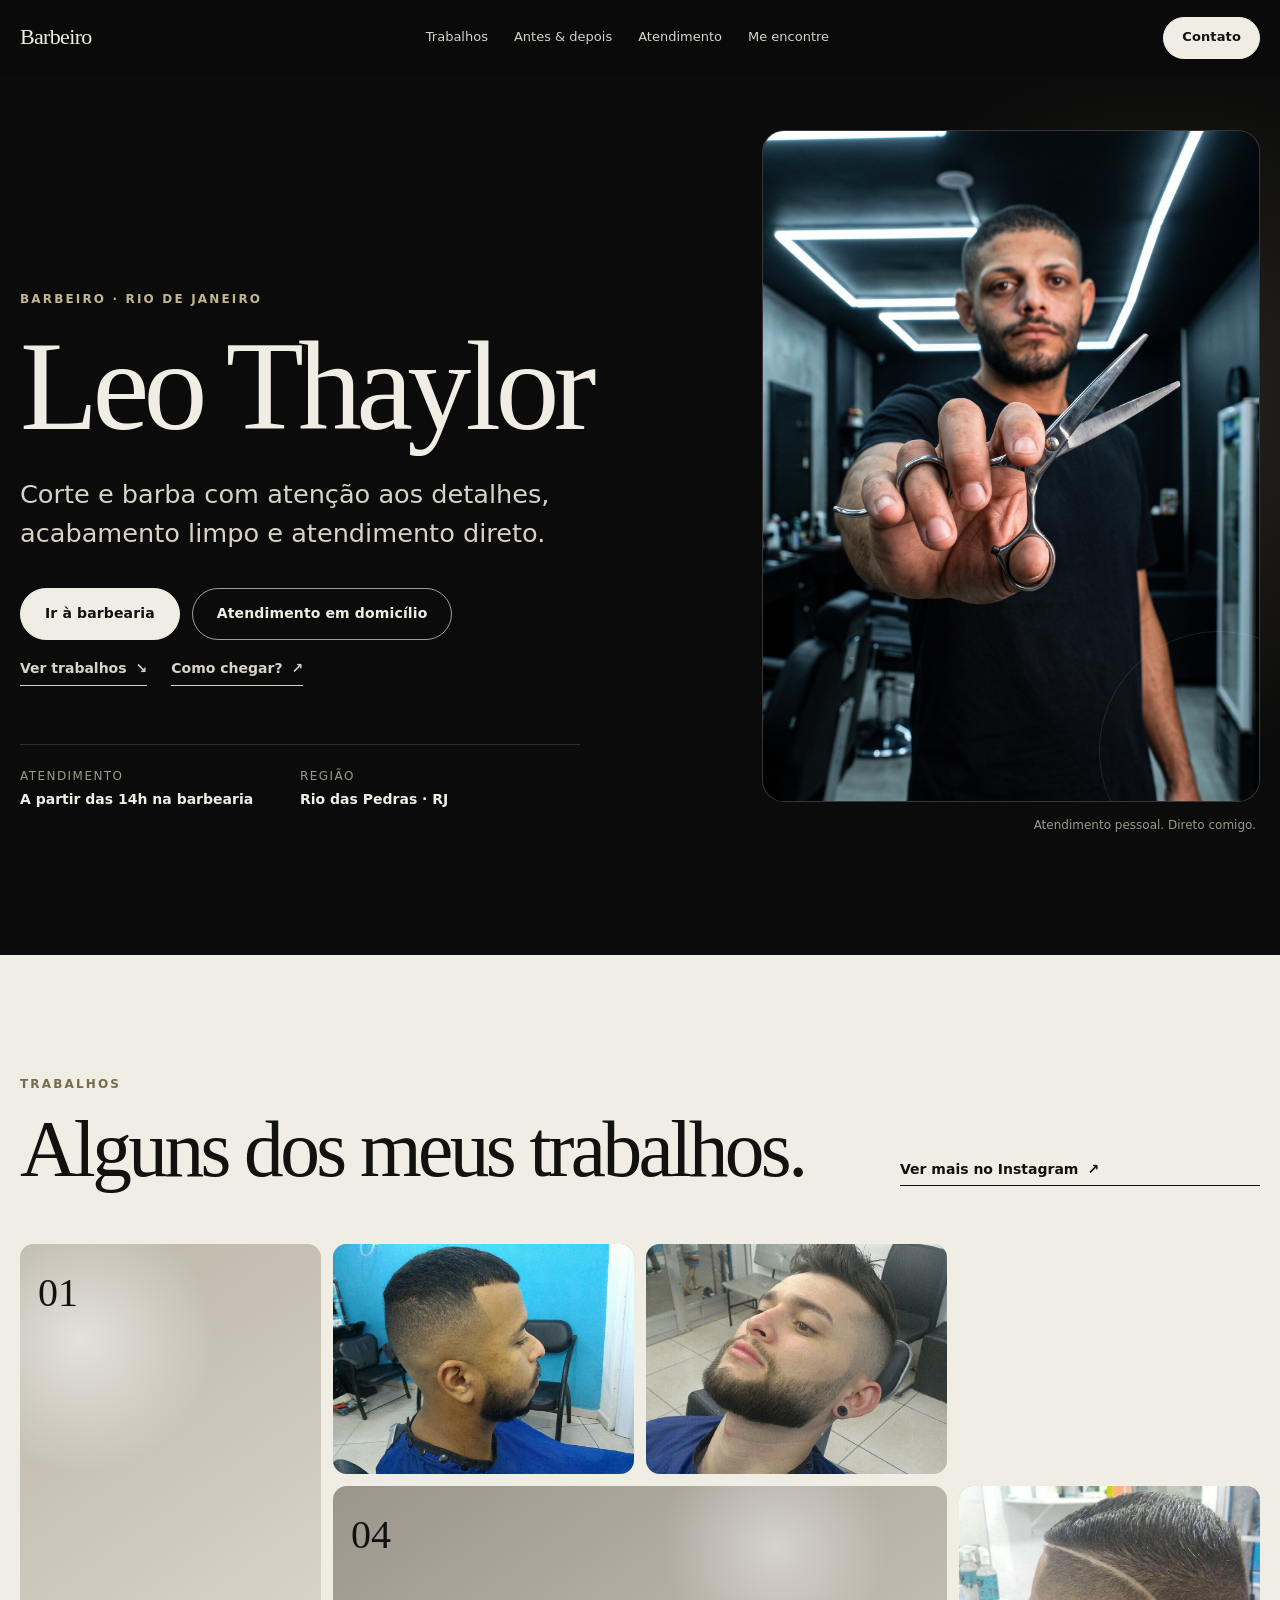
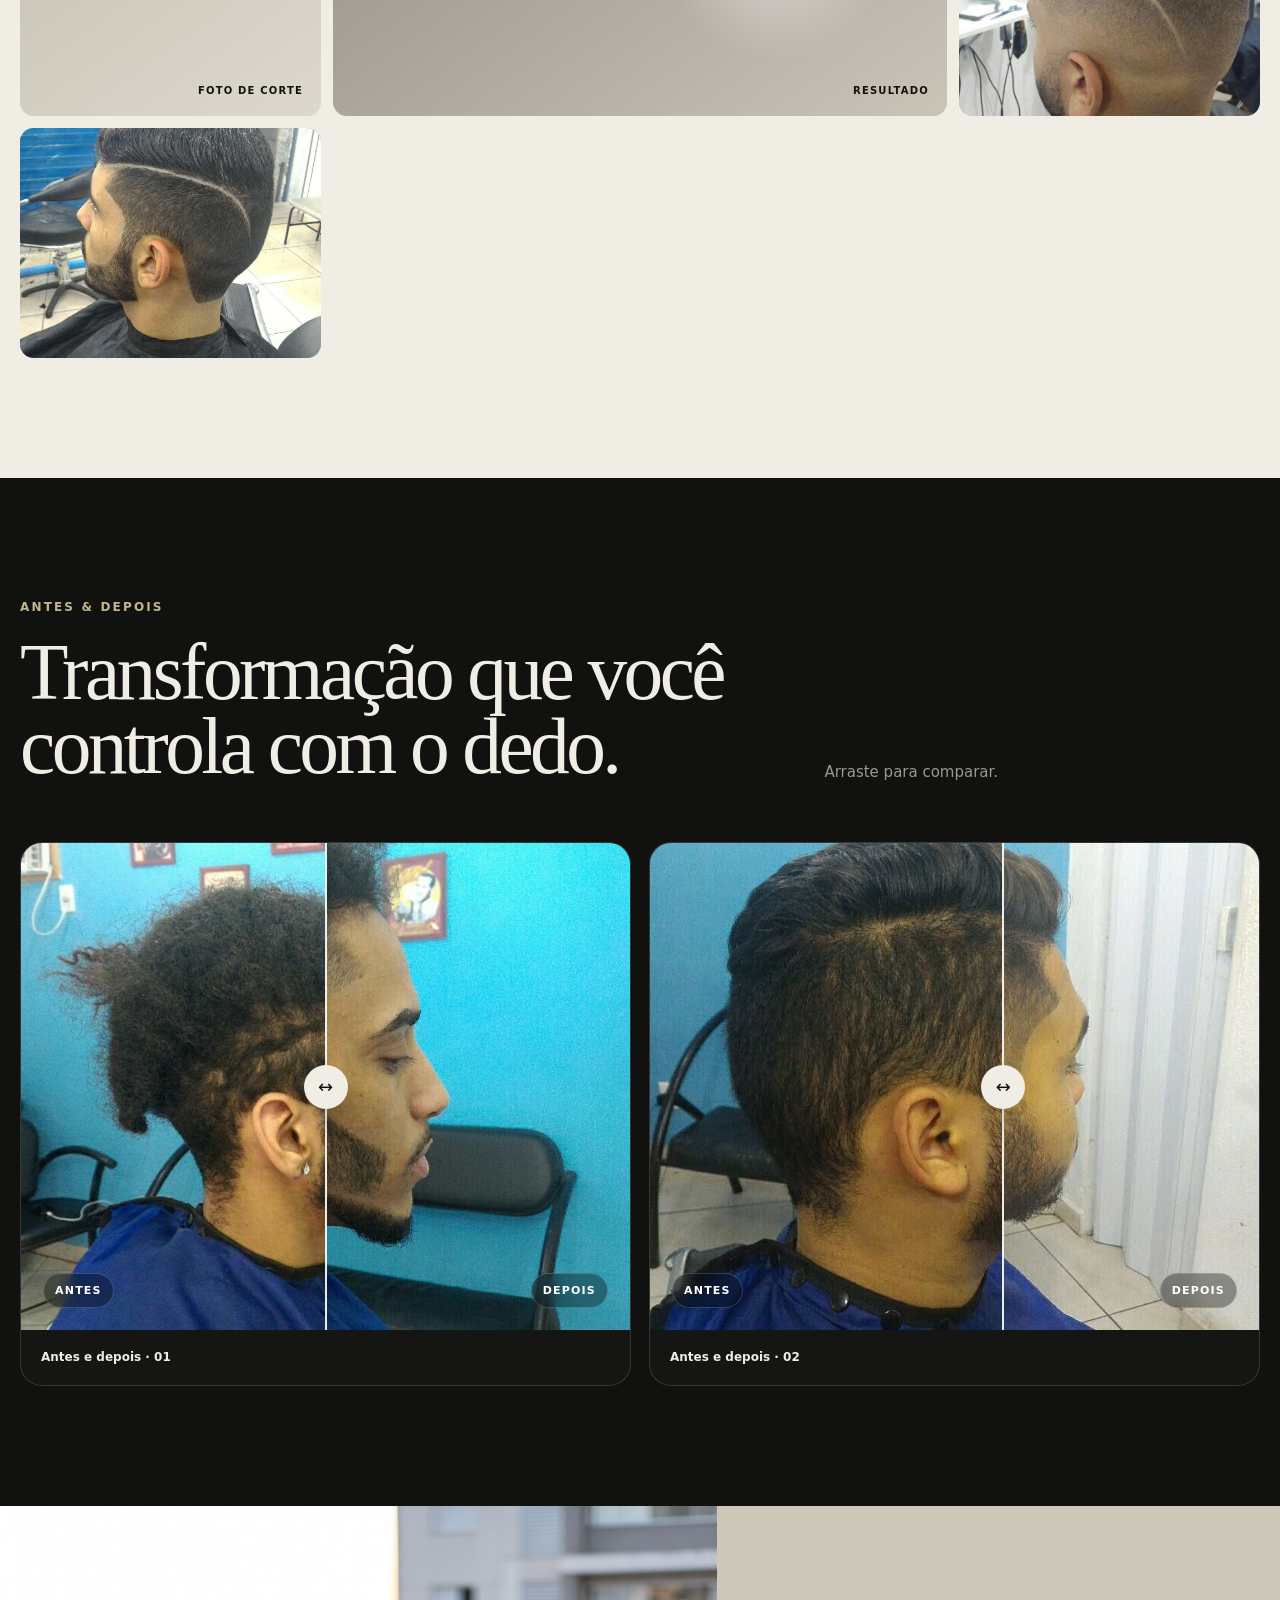
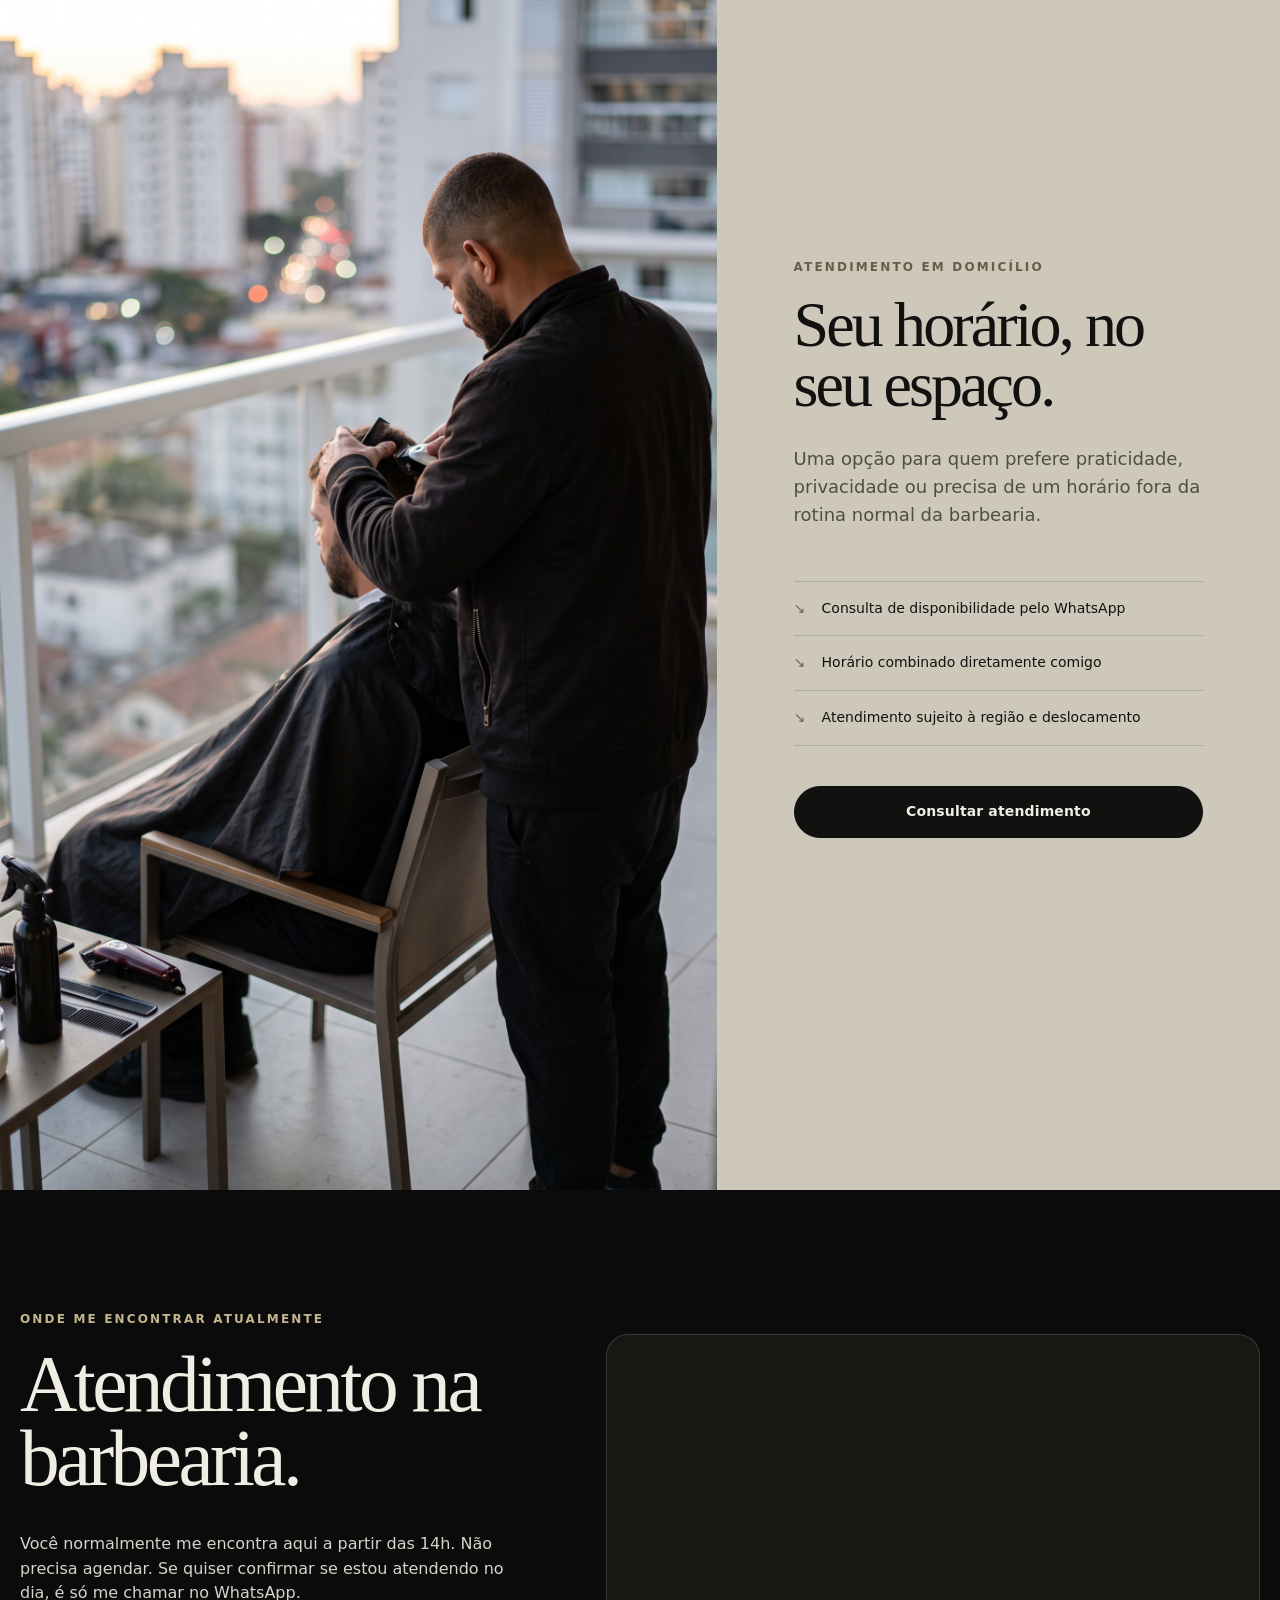
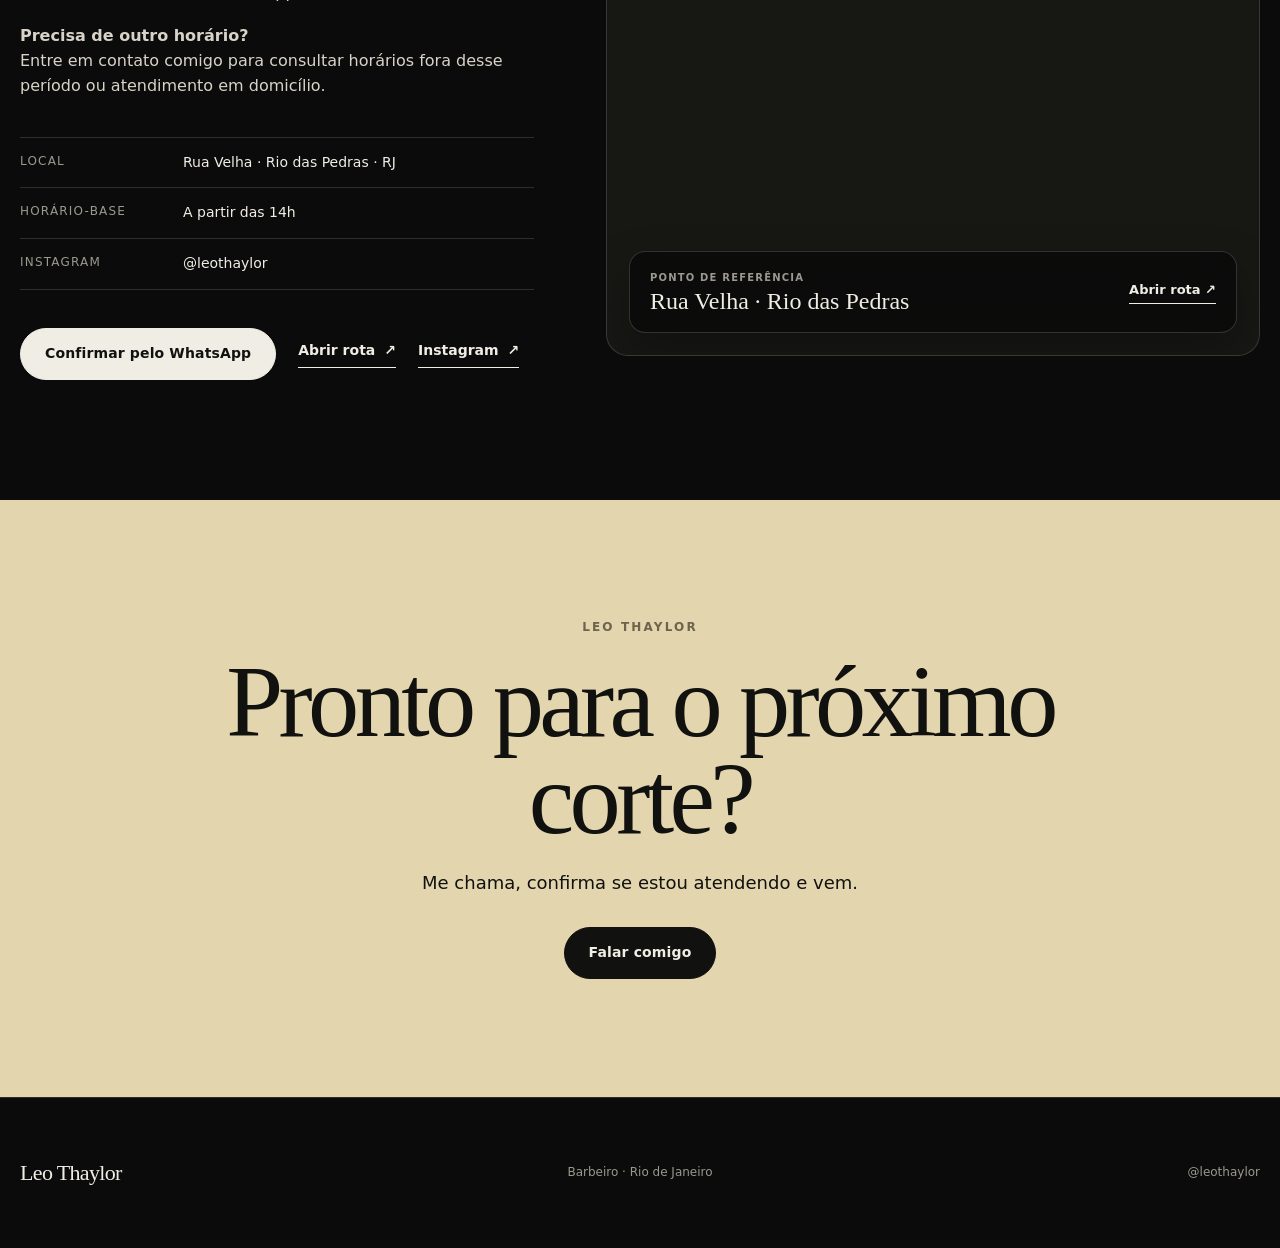
==== commit ef382f47: "Remove seção de relatos e link de navegação, sem outras alterações" ====
--- a/index.html
+++ b/index.html
@@ -24,7 +24,6 @@
       <nav class="nav" id="menu-principal" aria-label="Navegação principal" data-nav>
         <a href="#trabalhos">Trabalhos</a>
         <a href="#transformacoes">Antes & depois</a>
-        <a href="#relatos">Relatos</a>
         <a href="#atendimento">Atendimento</a>
         <a href="#contato">Me encontre</a>
       </nav>
@@ -161,41 +160,6 @@
               <strong>Antes e depois · 02</strong>
             </div>
           </article>
-        </div>
-      </div>
-    </section>
-
-    <section class="section section-testimonials" id="relatos">
-      <div class="shell">
-        <div class="section-heading" data-reveal>
-          <div>
-            <p class="eyebrow">Relatos de clientes</p>
-            <h2>Relatos de quem já cortou comigo.</h2>
-          </div>
-          <p>Experiências reais de clientes.</p>
-        </div>
-
-        <div class="testimonial-grid" data-testimonial-grid data-reveal aria-label="Relatos de clientes">
-          <article class="testimonial-card testimonial-card--empty">
-            <span class="testimonial-index">01</span>
-            <p class="testimonial-placeholder">Primeiro relato em breve.</p>
-            <footer>Espaço reservado para cliente real.</footer>
-          </article>
-          <article class="testimonial-card testimonial-card--empty">
-            <span class="testimonial-index">02</span>
-            <p class="testimonial-placeholder">Espaço reservado para relato de cliente.</p>
-            <footer>Publicação somente após validação.</footer>
-          </article>
-          <article class="testimonial-card testimonial-card--empty">
-            <span class="testimonial-index">03</span>
-            <p class="testimonial-placeholder">Espaço reservado para relato de cliente.</p>
-            <footer>Publicação somente após validação.</footer>
-          </article>
-        </div>
-
-        <div class="testimonial-cta" data-reveal>
-          <p><strong>Já cortou comigo?</strong><br>Quando o formulário estiver disponível, você poderá compartilhar como foi sua experiência no atendimento.</p>
-          <a class="button button-testimonial is-disabled" href="#relatos" data-testimonial-form aria-disabled="true">Formulário em breve</a>
         </div>
       </div>
     </section>
--- a/styles.css
+++ b/styles.css
@@ -722,6 +722,74 @@
   color: #817c72;
 }
 
+.testimonial-card--empty {
+  background: rgba(17,17,15,.018);
+}
+
+.testimonial-text {
+  margin: auto 0 26px;
+  max-width: 320px;
+  font-family: Georgia, "Times New Roman", serif;
+  font-size: 25px;
+  line-height: 1.18;
+  color: #37342e;
+}
+
+.testimonial-person {
+  display: flex;
+  flex-direction: column;
+  gap: 2px;
+}
+
+.testimonial-name {
+  color: var(--ink);
+  font-size: 13px;
+  font-weight: 800;
+}
+
+.testimonial-meta {
+  color: #817c72;
+  font-size: 12px;
+}
+
+.testimonial-cta {
+  margin-top: 34px;
+  padding-top: 28px;
+  border-top: 1px solid var(--line-light);
+  display: flex;
+  align-items: center;
+  justify-content: space-between;
+  gap: 30px;
+}
+
+.testimonial-cta p {
+  margin: 0;
+  max-width: 620px;
+  color: #5f5a51;
+}
+
+.testimonial-cta strong {
+  color: var(--ink);
+}
+
+.button-testimonial {
+  flex: 0 0 auto;
+  border-color: var(--ink);
+  background: var(--ink);
+  color: var(--paper);
+}
+
+.button-testimonial:hover {
+  background: transparent;
+  color: var(--ink);
+}
+
+.button-testimonial.is-disabled {
+  opacity: .48;
+  cursor: not-allowed;
+  pointer-events: none;
+}
+
 .section-house {
   padding: 0;
   background: #cec8bb;
@@ -1234,6 +1302,20 @@
     font-size: 25px;
   }
 
+  .testimonial-text {
+    max-width: none;
+    font-size: 23px;
+  }
+
+  .testimonial-cta {
+    align-items: stretch;
+    flex-direction: column;
+  }
+
+  .testimonial-cta .button {
+    width: 100%;
+  }
+
   .house-grid {
     grid-template-columns: 1fr;
   }
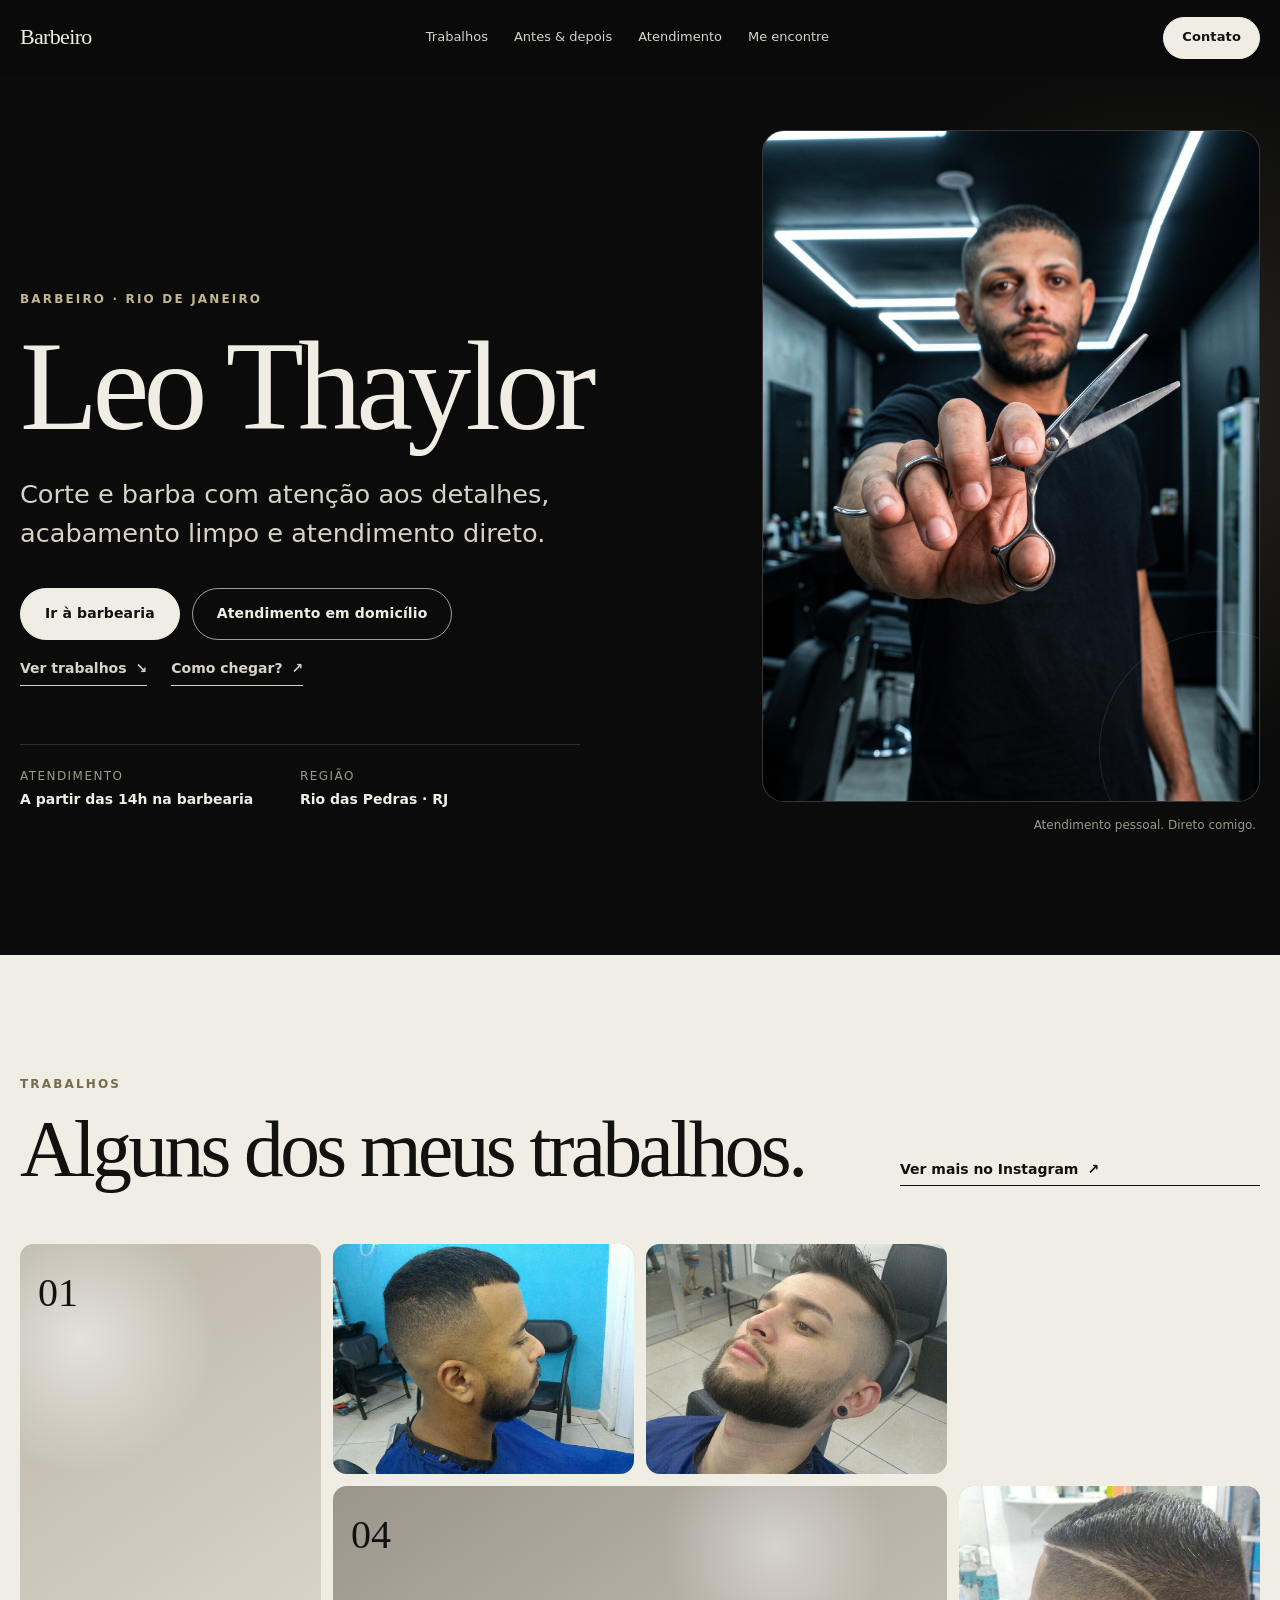
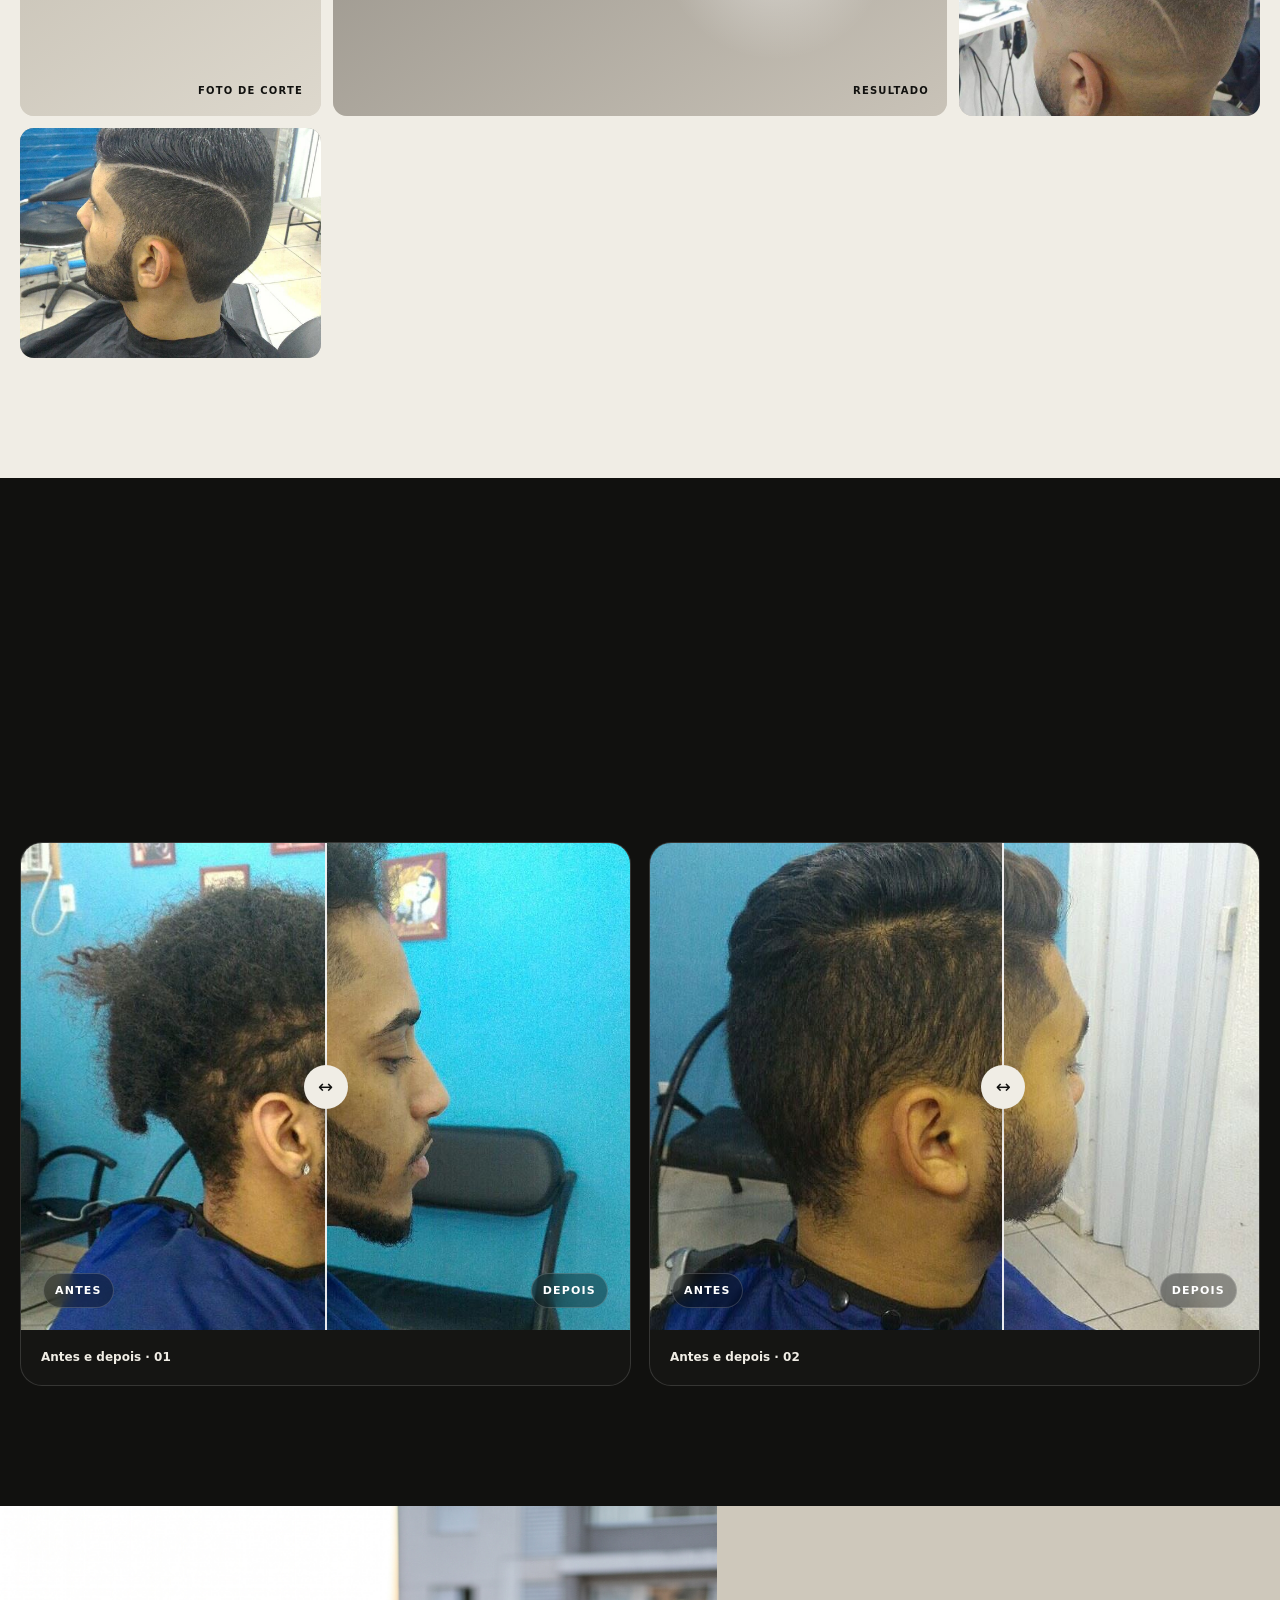
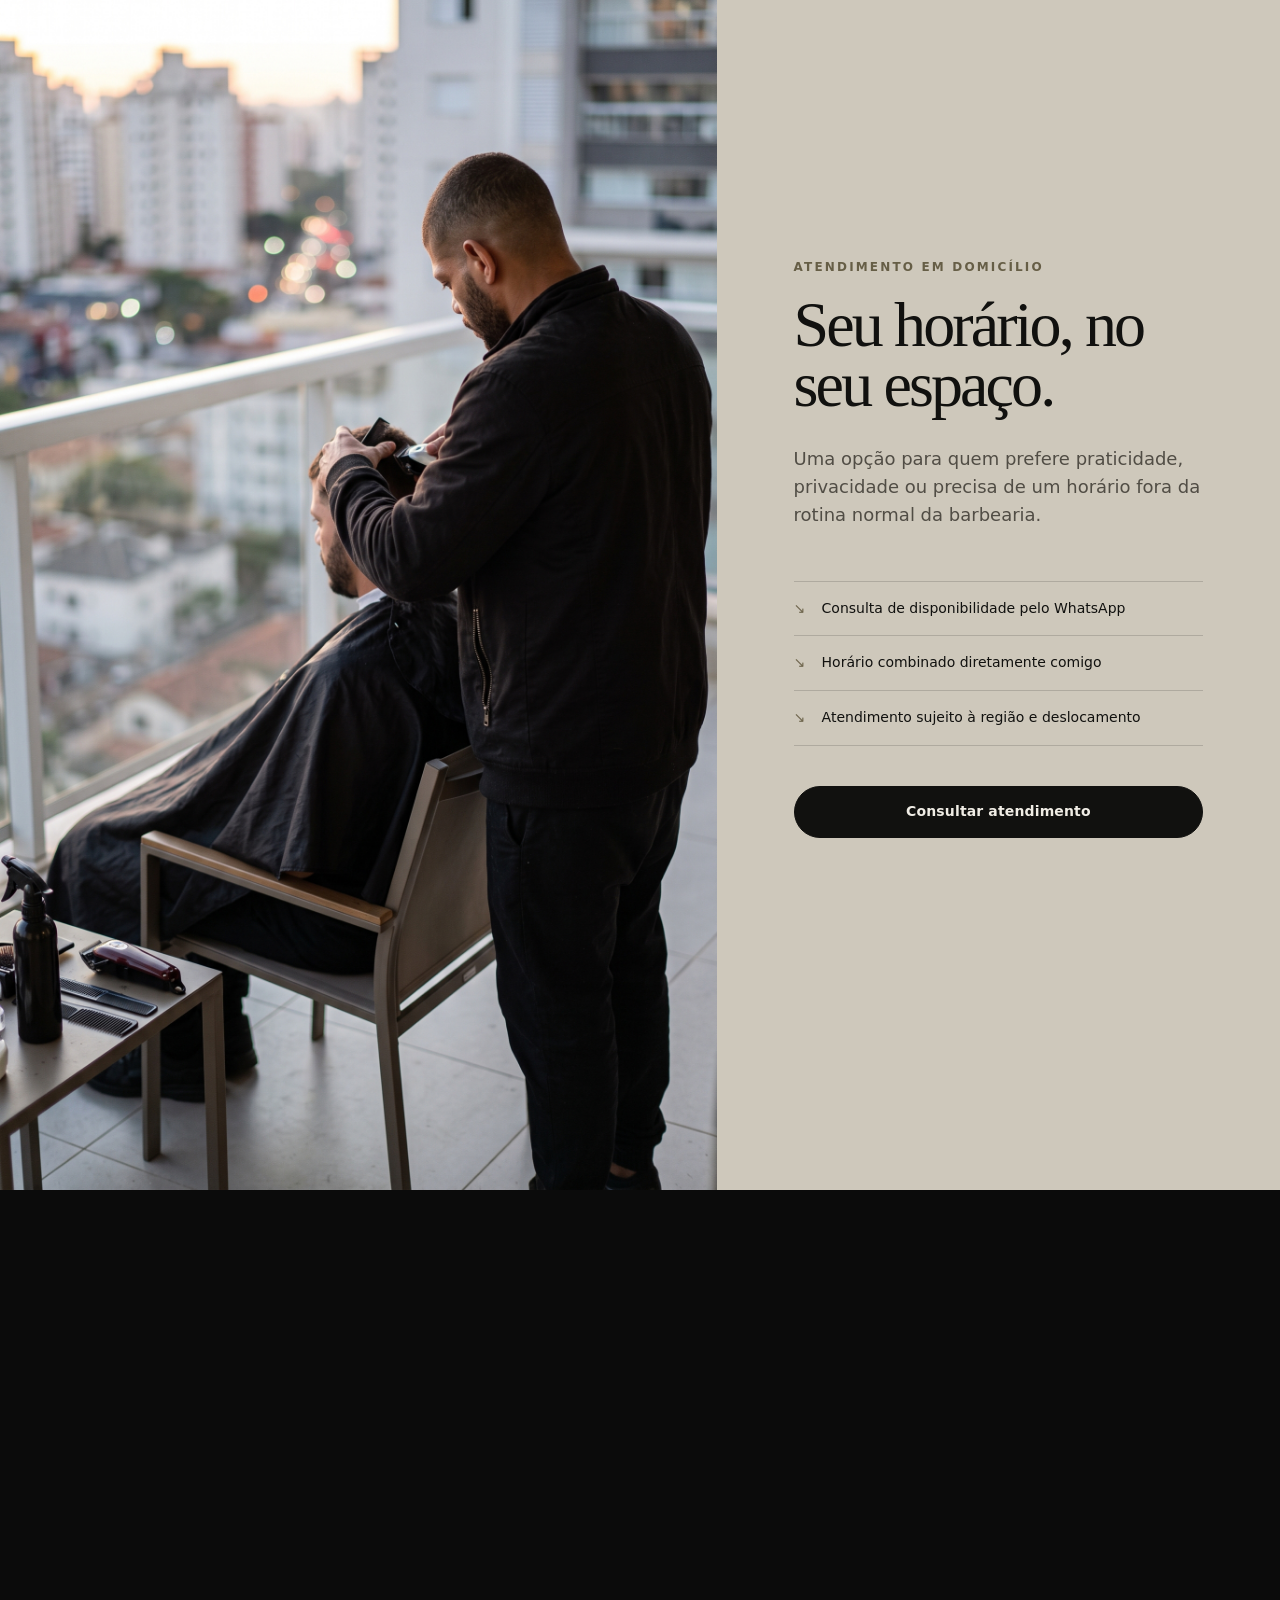
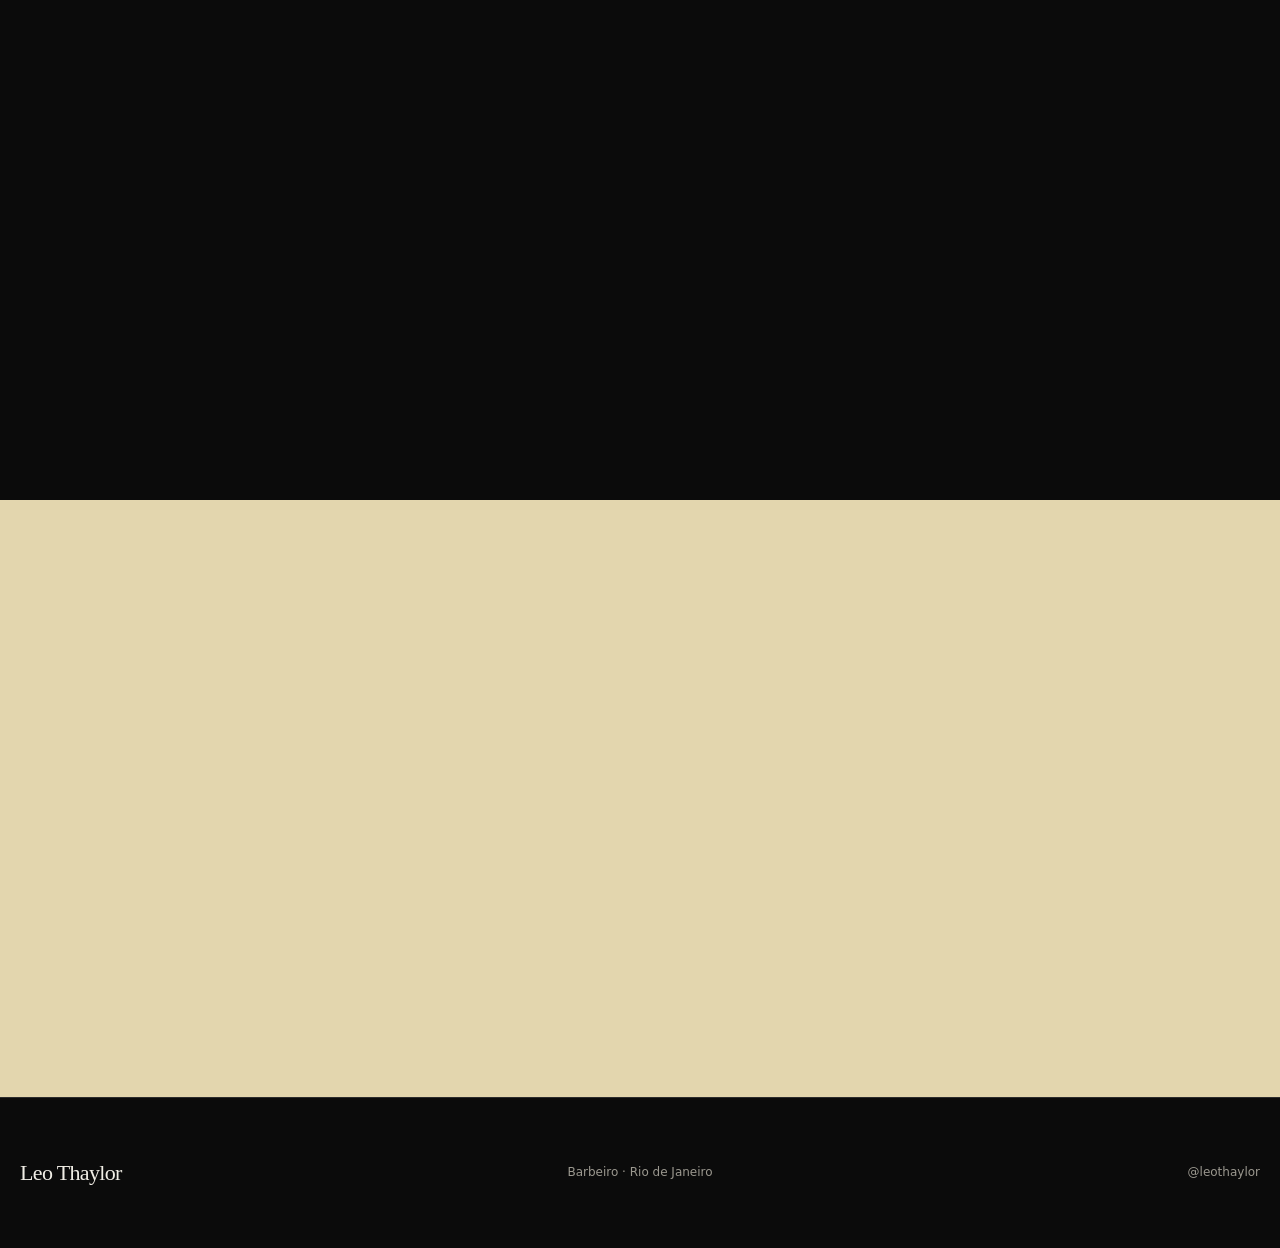
==== commit 65dd5ca4: "Ensure optional gallery images load when temporarily hidden on mobile" ====
--- a/index.html
+++ b/index.html
@@ -88,7 +88,7 @@
         <div class="gallery-grid" data-reveal>
           <article class="work-card work-card-tall asset-shell">
             <div class="work-placeholder asset-placeholder"><span>01</span><small>Foto de corte</small></div>
-            <img class="asset-image work-image" data-gallery-image tabindex="0" role="button" src="assets/portfolio-01.jpg" alt="Corte realizado por Leo Thaylor" loading="lazy" data-site-asset>
+            <img class="asset-image work-image" data-gallery-image tabindex="0" role="button" src="assets/portfolio-01.jpg" alt="Corte realizado por Leo Thaylor" loading="eager" data-site-asset>
           </article>
           <article class="work-card asset-shell">
             <div class="work-placeholder asset-placeholder"><span>02</span><small>Foto de corte</small></div>
@@ -100,7 +100,7 @@
           </article>
           <article class="work-card work-card-wide asset-shell">
             <div class="work-placeholder asset-placeholder"><span>04</span><small>Resultado</small></div>
-            <img class="asset-image work-image" data-gallery-image tabindex="0" role="button" src="assets/portfolio-04.jpg" alt="Resultado de atendimento de Leo Thaylor" loading="lazy" data-site-asset>
+            <img class="asset-image work-image" data-gallery-image tabindex="0" role="button" src="assets/portfolio-04.jpg" alt="Resultado de atendimento de Leo Thaylor" loading="eager" data-site-asset>
           </article>
           <article class="work-card asset-shell">
             <div class="work-placeholder asset-placeholder"><span>05</span><small>Detalhe</small></div>
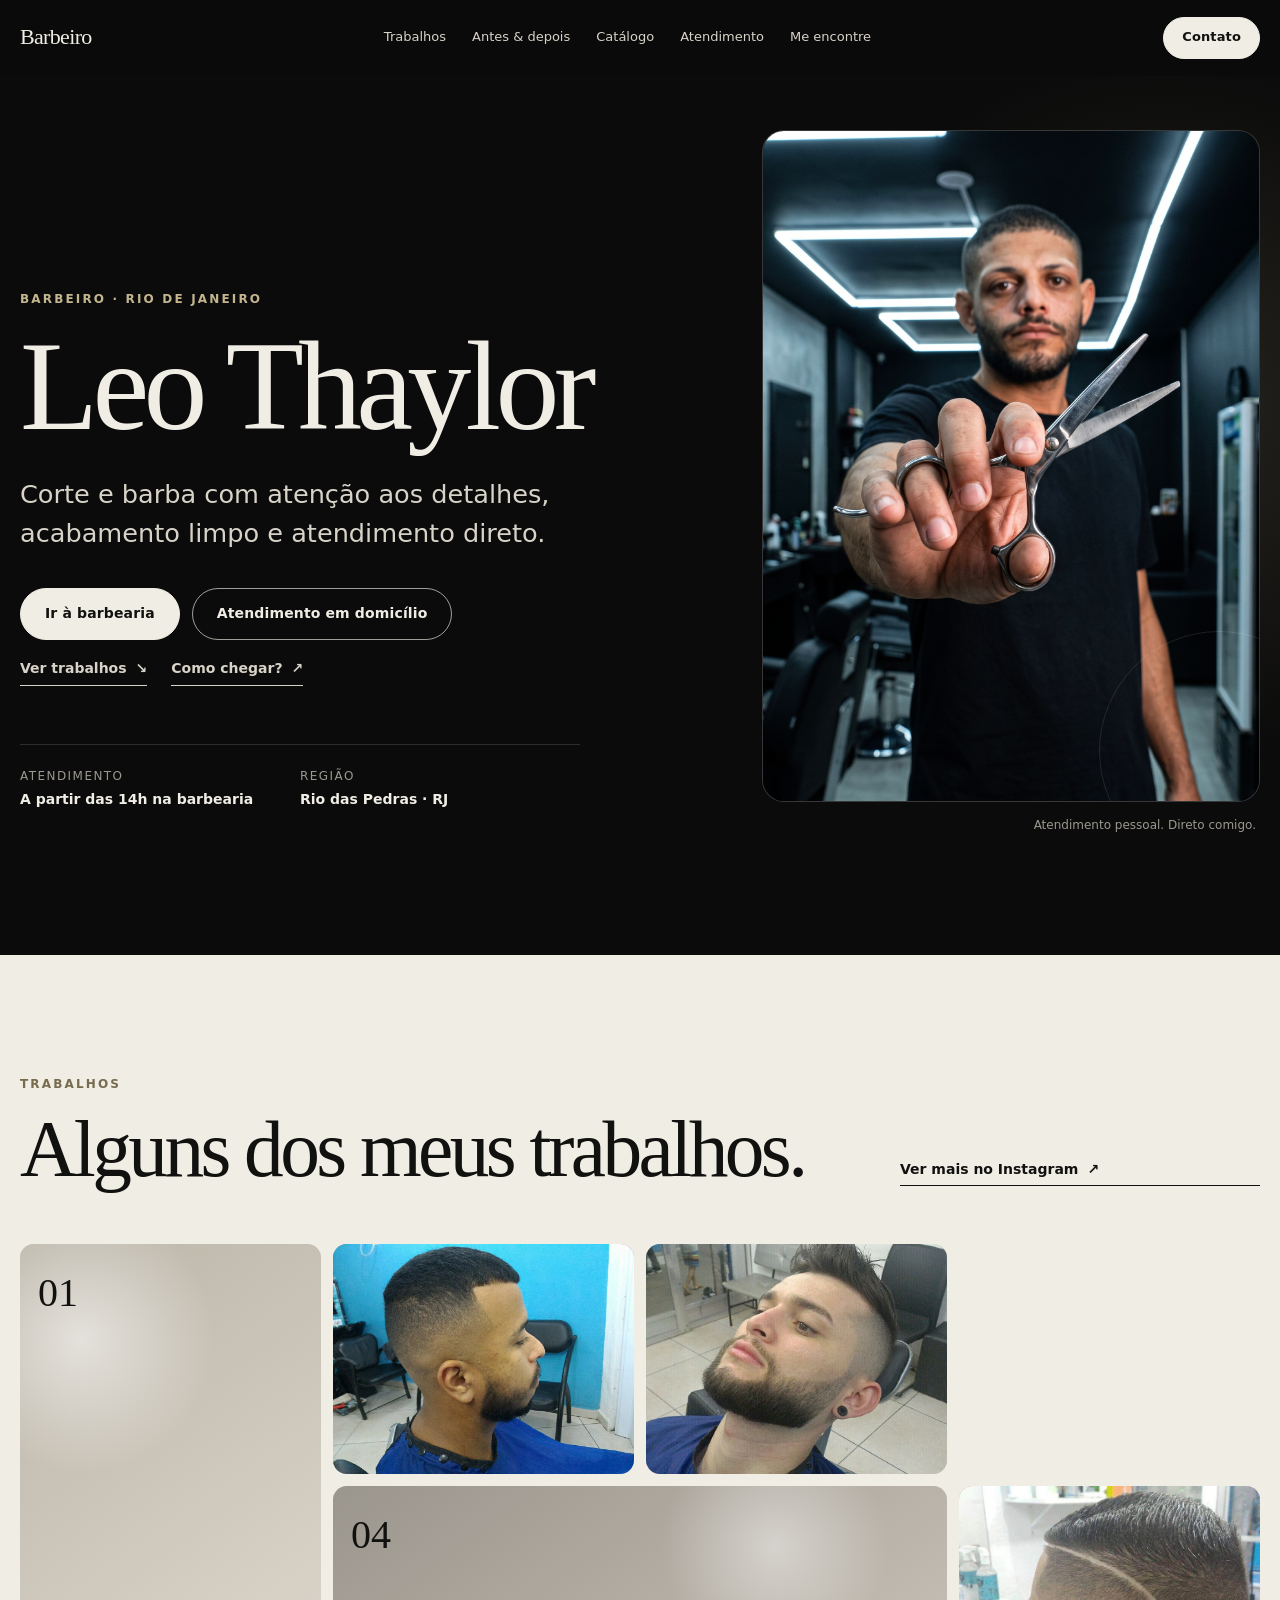
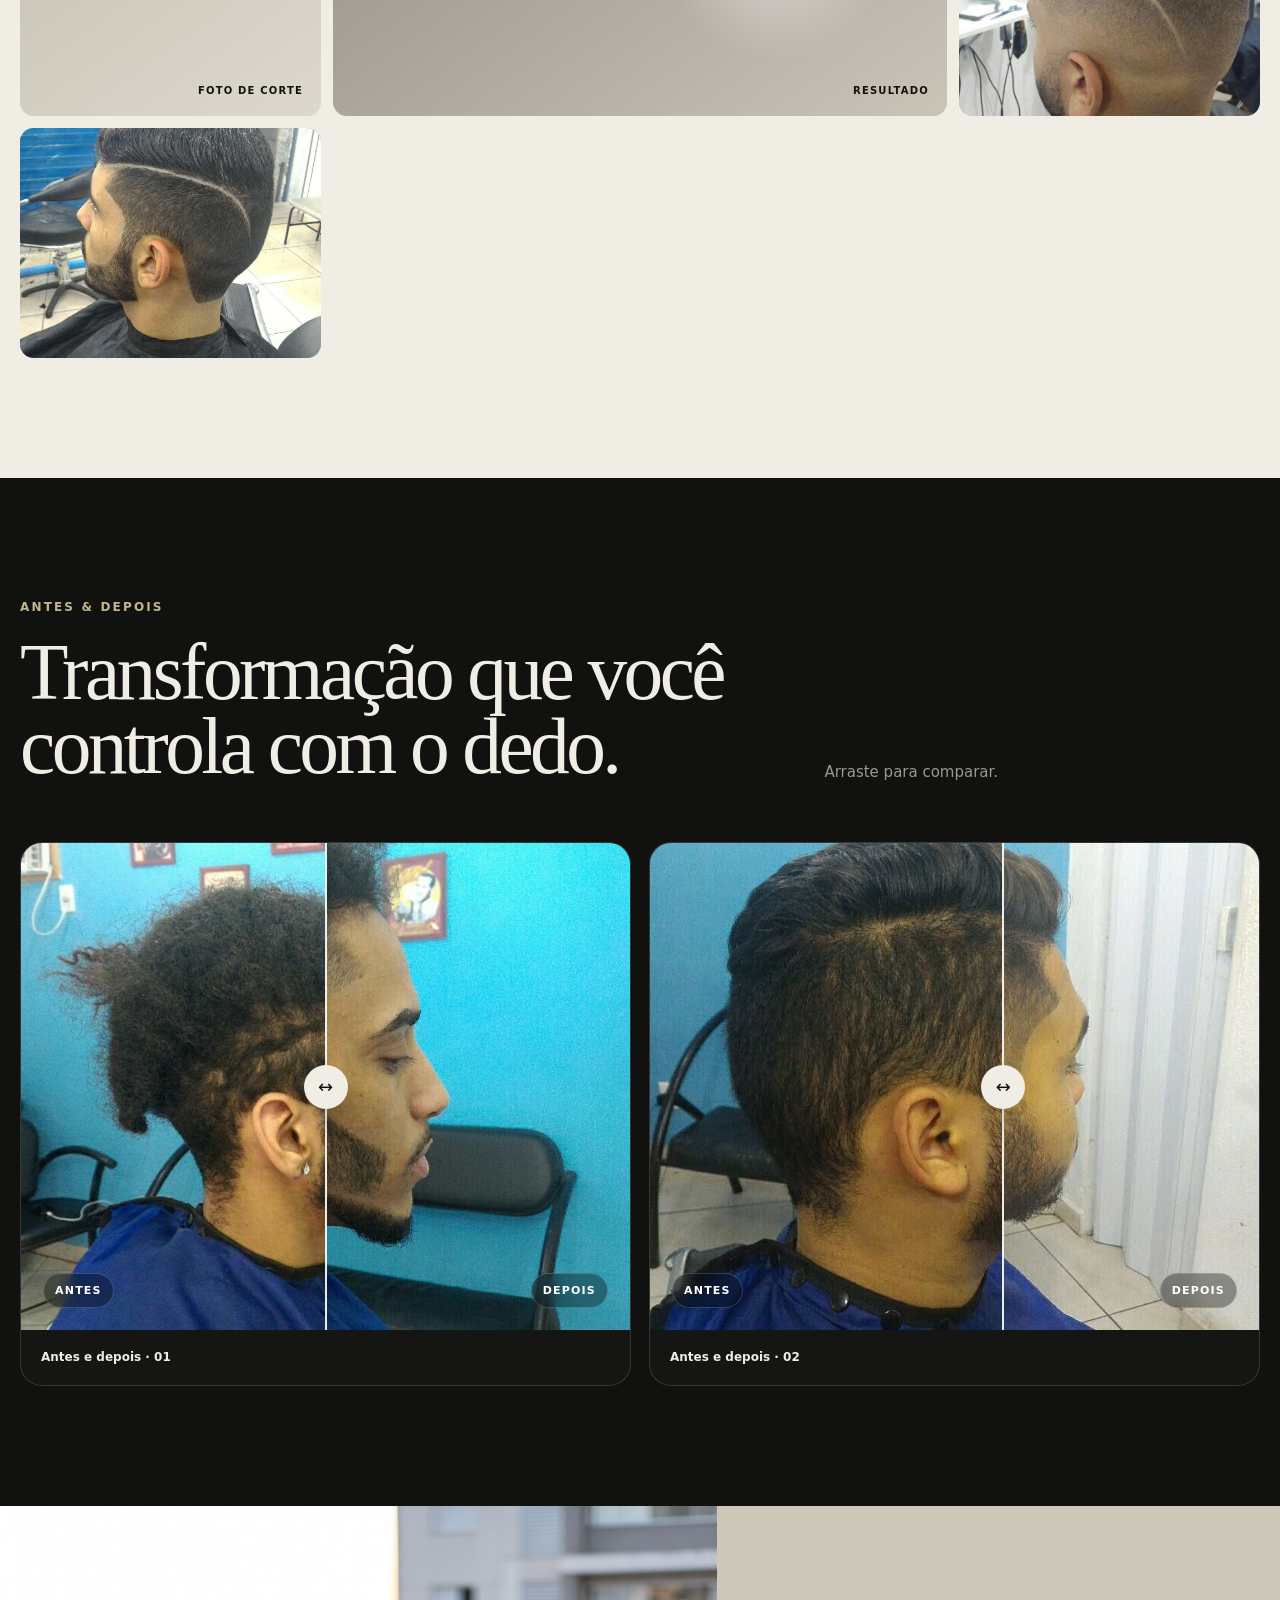
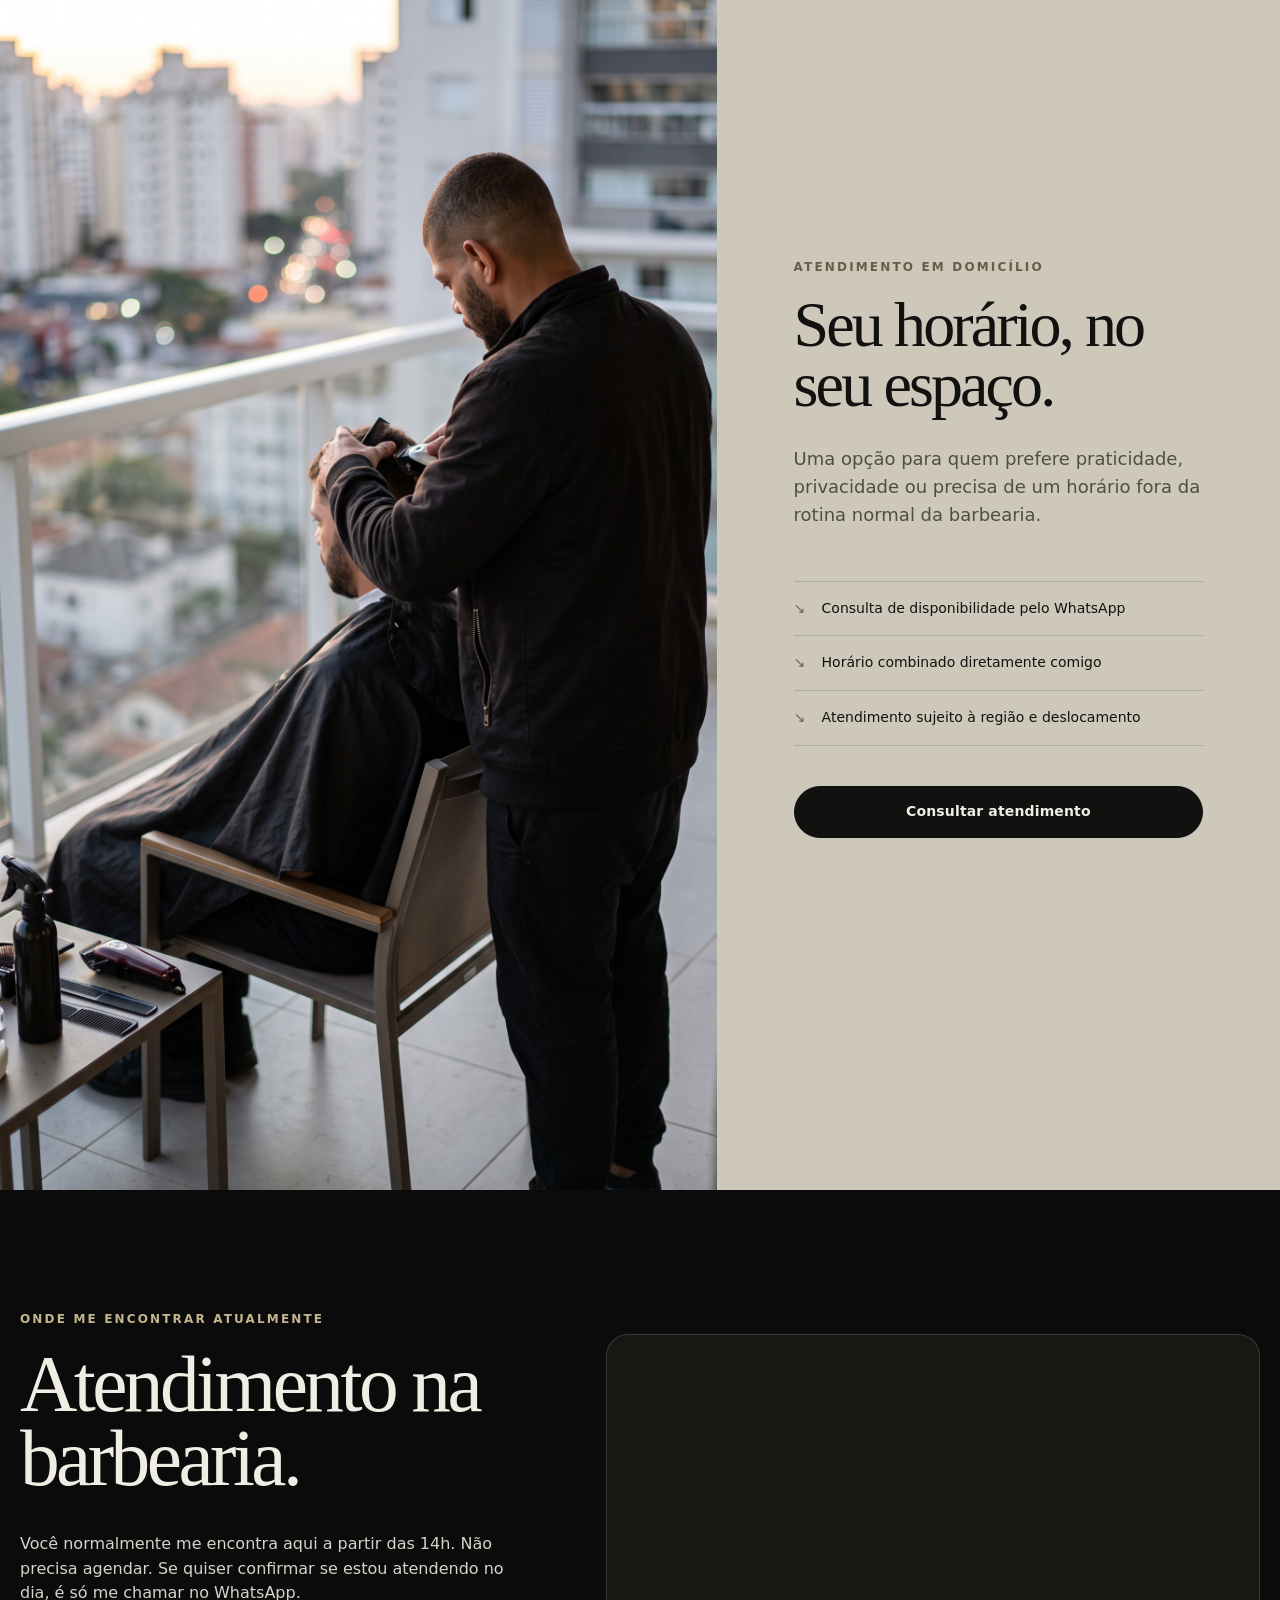
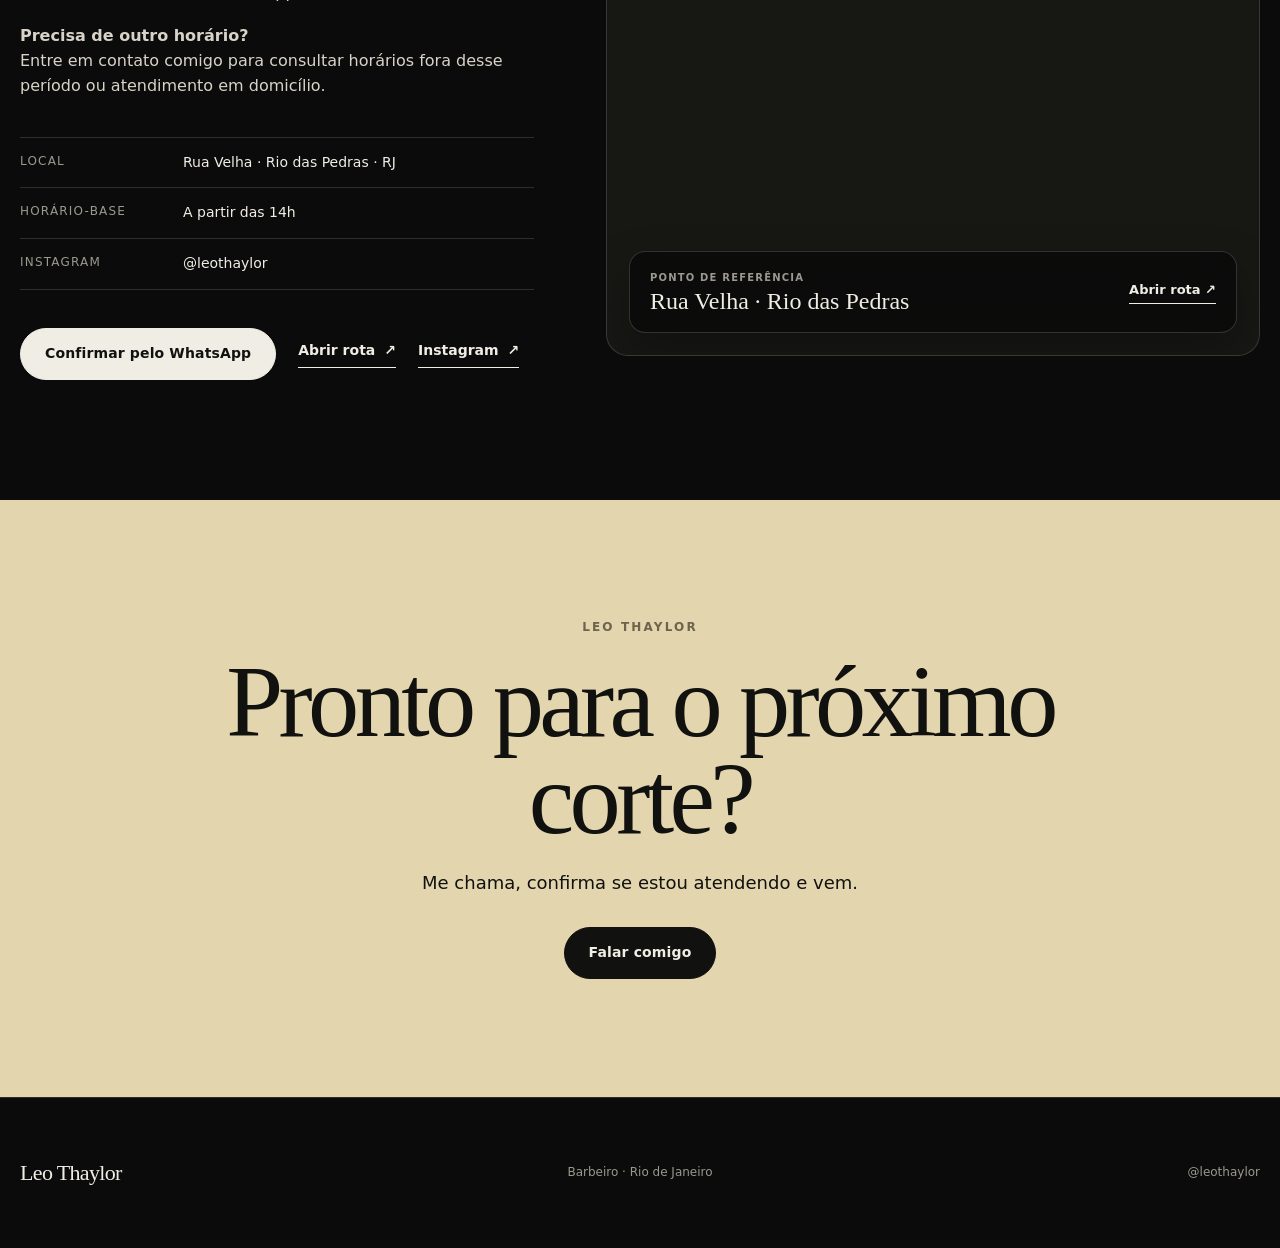
==== commit 6849a7aa: "Add searchable barber style catalog with 32 exact-name image references" ====
--- a/index.html
+++ b/index.html
@@ -24,6 +24,7 @@
       <nav class="nav" id="menu-principal" aria-label="Navegação principal" data-nav>
         <a href="#trabalhos">Trabalhos</a>
         <a href="#transformacoes">Antes & depois</a>
+        <a href="catalogo.html">Catálogo</a>
         <a href="#atendimento">Atendimento</a>
         <a href="#contato">Me encontre</a>
       </nav>
--- a/styles.css
+++ b/styles.css
@@ -1234,12 +1234,17 @@
   }
 
   .hero-grid {
-    grid-template-columns: 1fr;
-    gap: 46px;
+    display: flex;
+    flex-direction: column;
+    gap: 0;
   }
 
   .hero-copy {
-    padding-bottom: 0;
+    display: contents;
+  }
+
+  .hero-actions {
+    align-self: center;
   }
 
   .hero-lead {
@@ -1247,11 +1252,16 @@
   }
 
   .hero-meta {
-    margin-top: 42px;
+    order: -2;
+    align-self: stretch;
+    width: 100%;
+    margin: 0 0 24px;
   }
 
   .hero-visual {
+    order: -1;
     min-height: auto;
+    margin-bottom: 46px;
   }
 
   .visual-frame {
@@ -1269,6 +1279,12 @@
     grid-template-columns: repeat(2, 1fr);
     grid-auto-rows: 200px;
     gap: 8px;
+  }
+
+  /* No celular, omite apenas os slots 01 e 04 enquanto estiverem sem foto. */
+  .gallery-grid > .work-card:nth-child(1):not(:has(.work-image.is-loaded)),
+  .gallery-grid > .work-card:nth-child(4):not(:has(.work-image.is-loaded)) {
+    display: none;
   }
 
   .work-card-tall {
